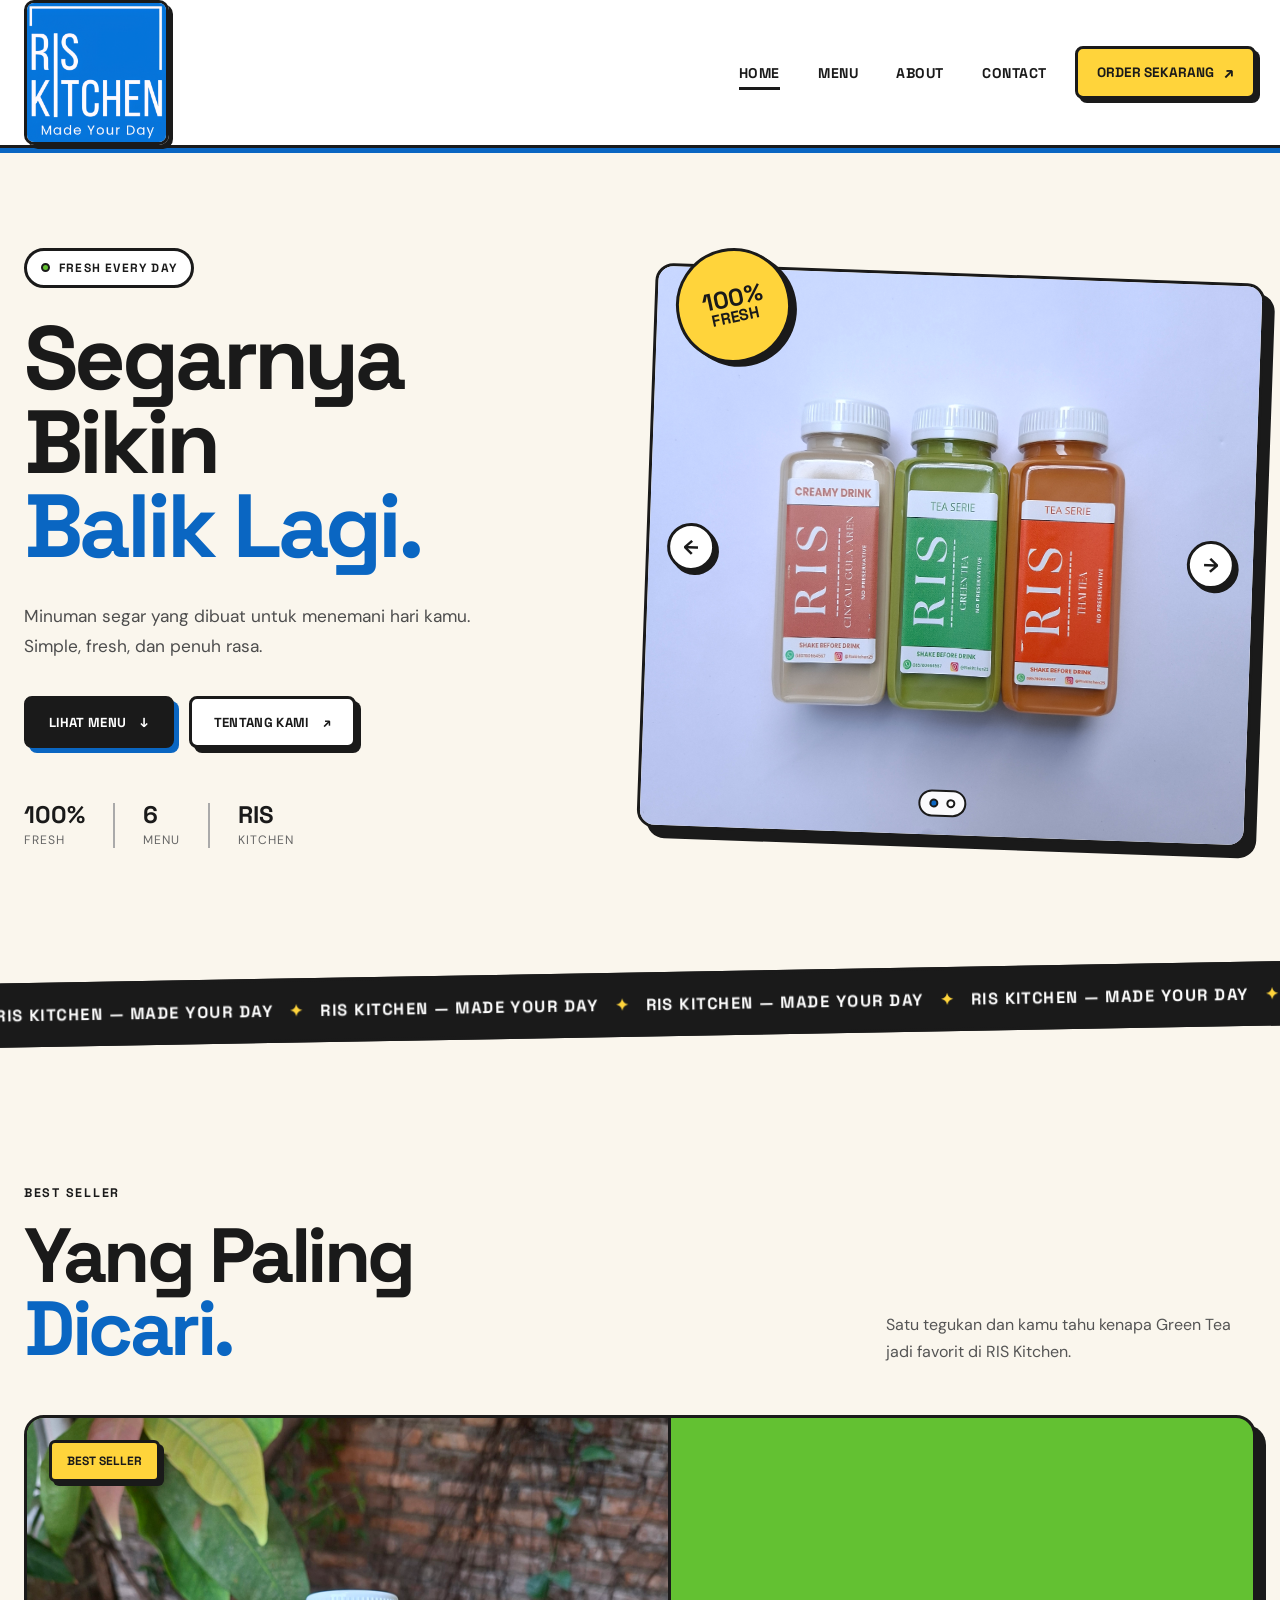
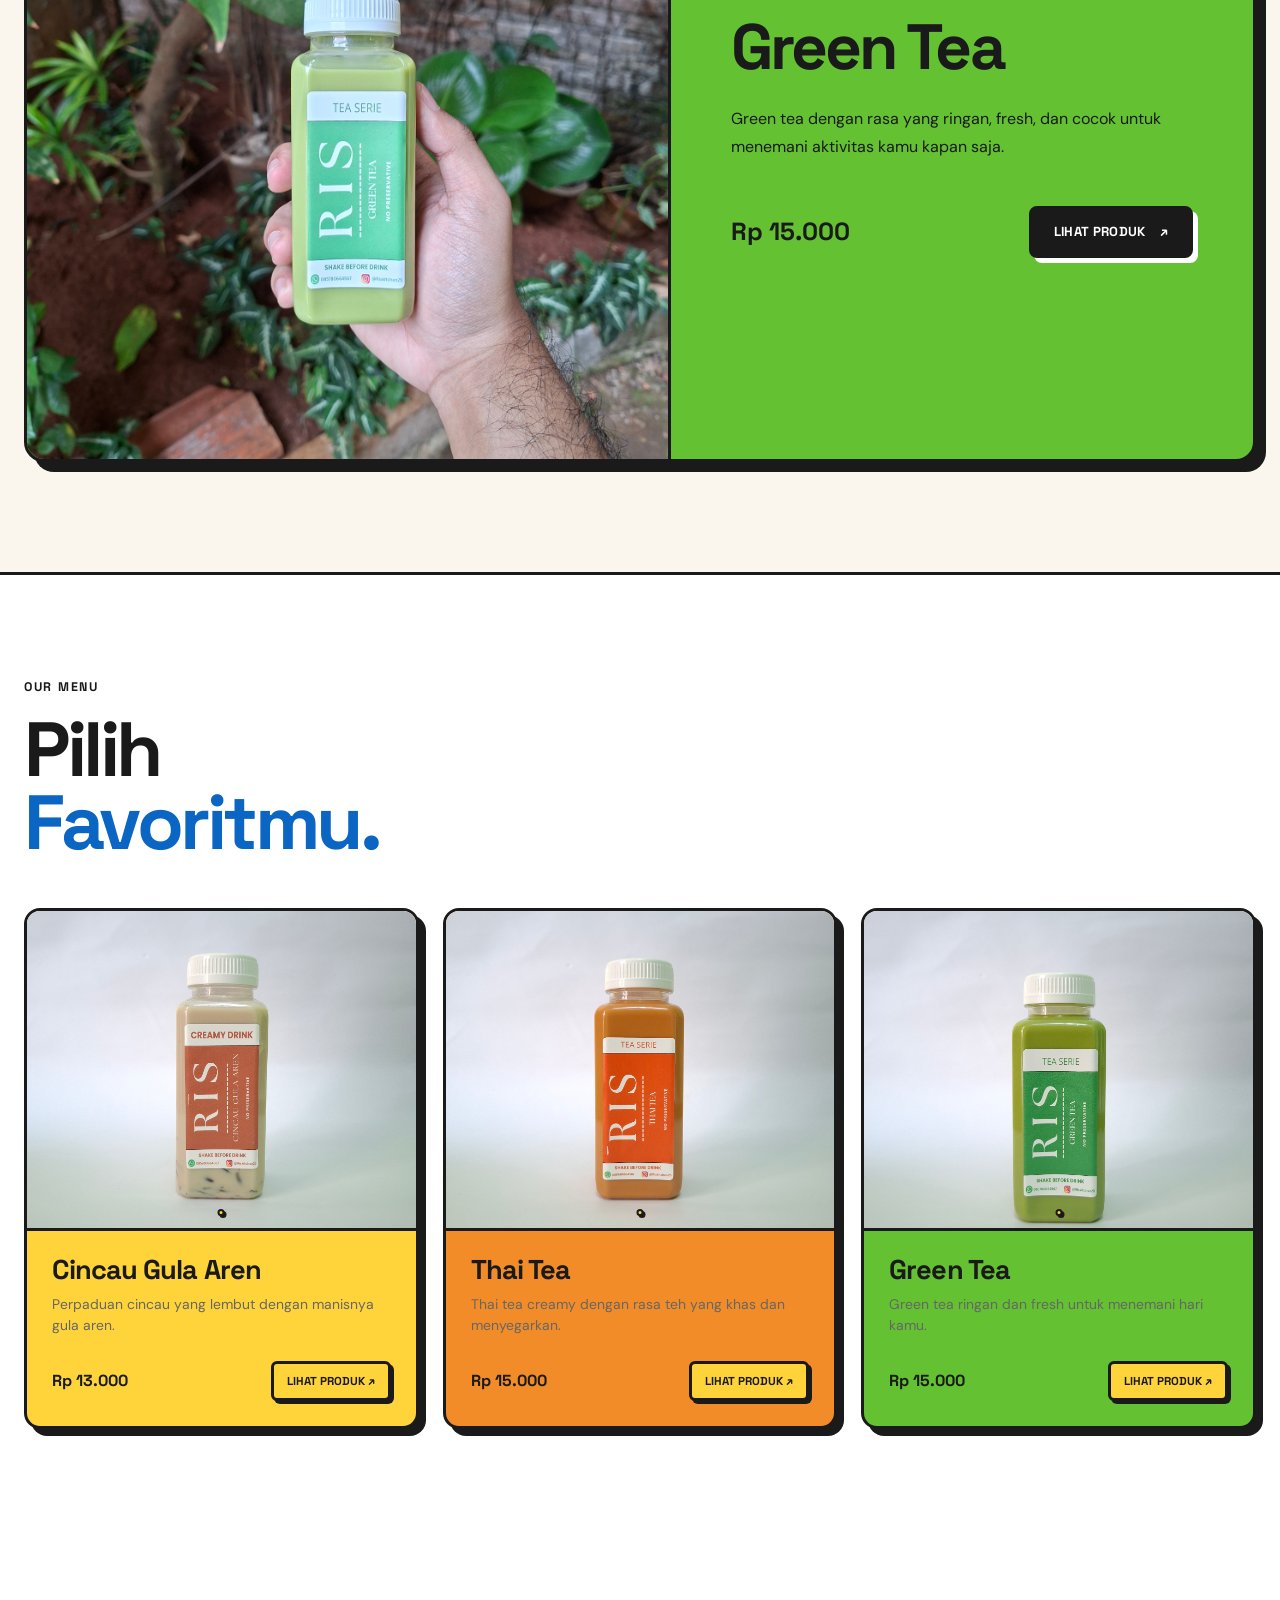
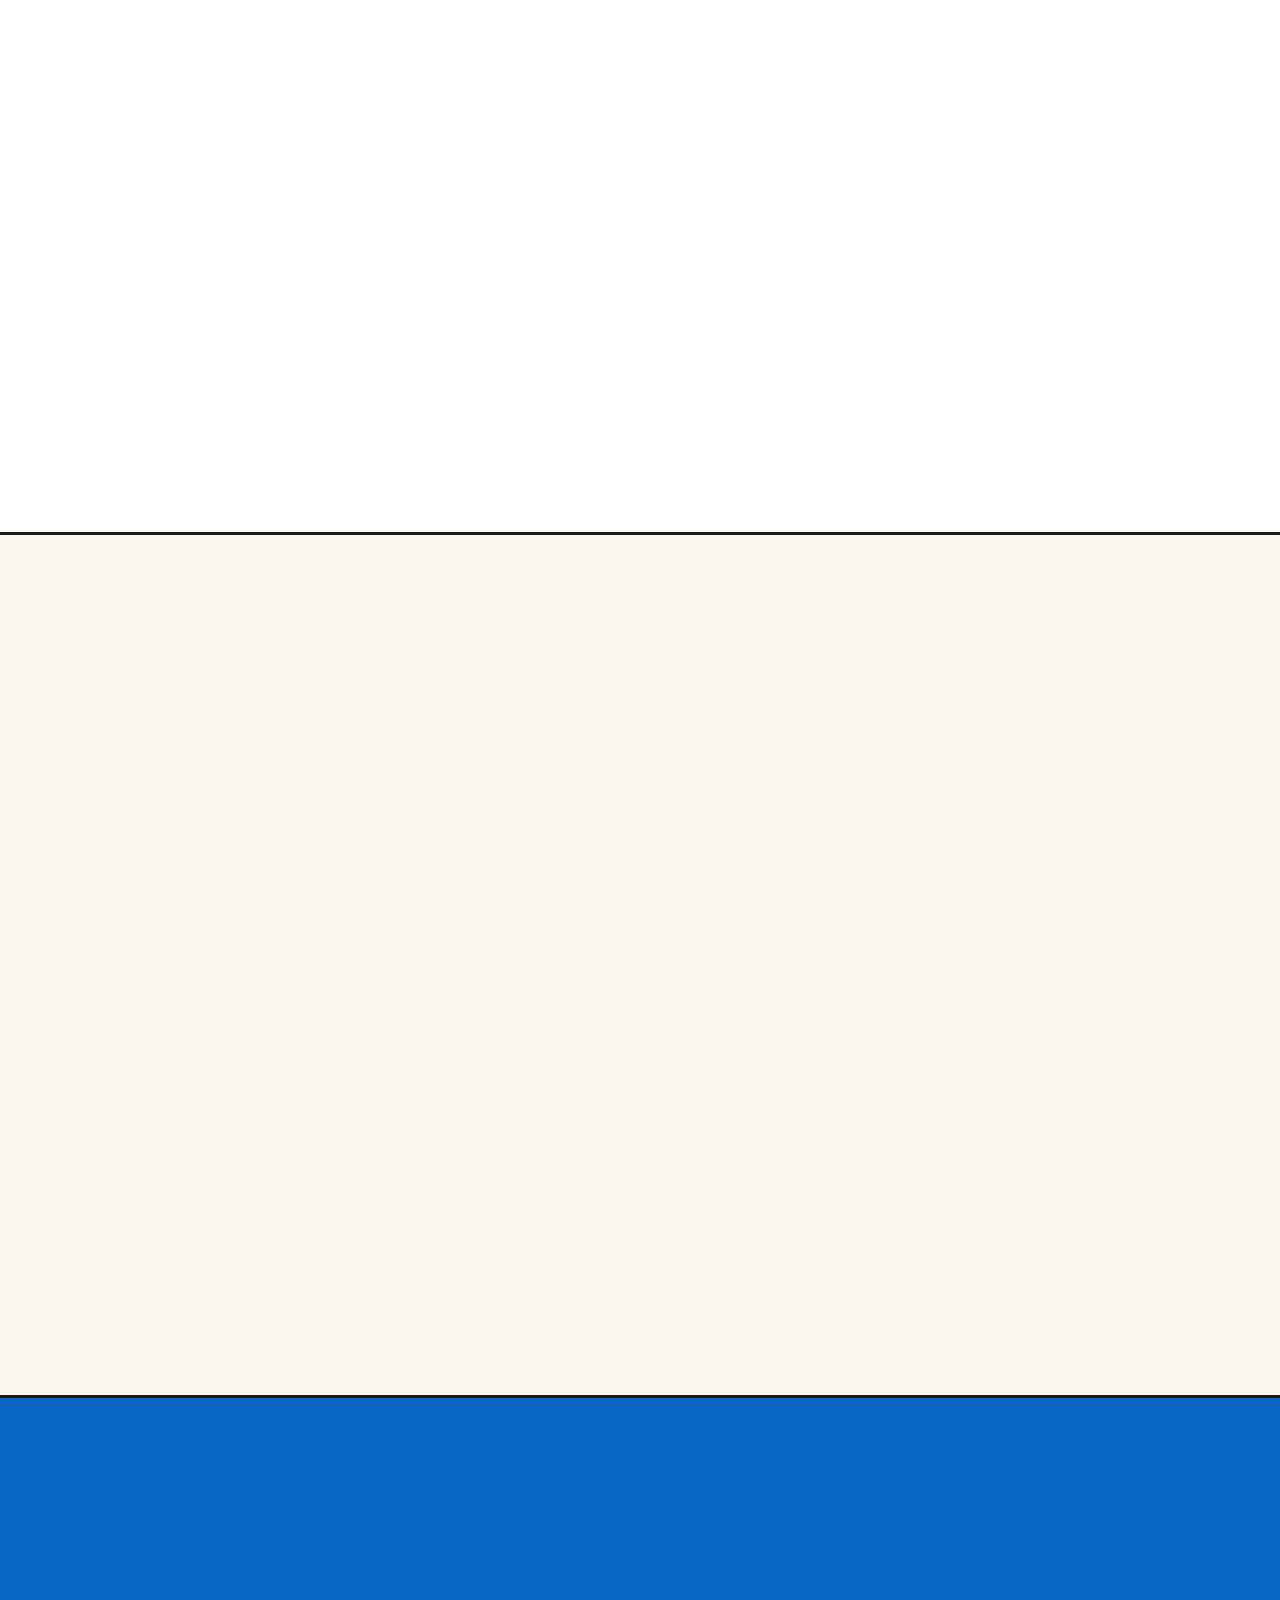
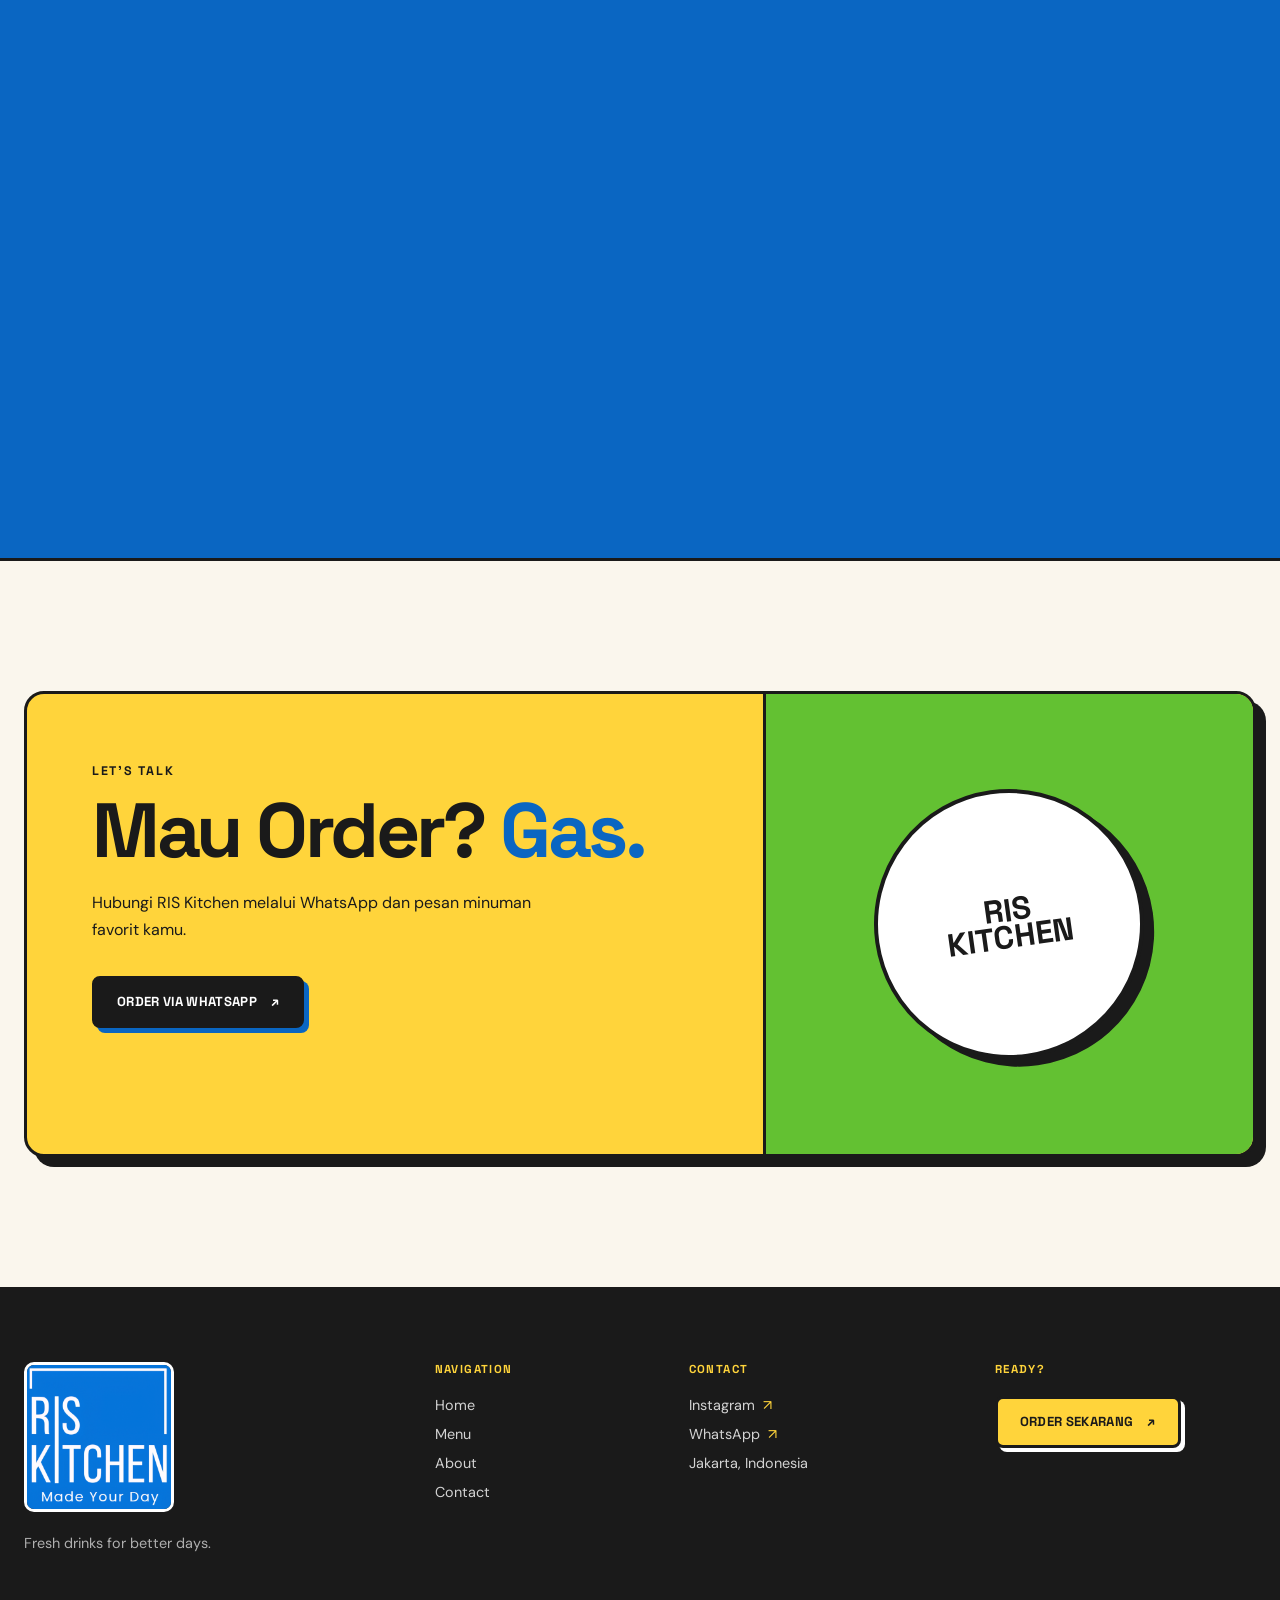
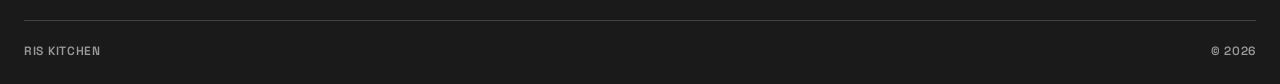
==== index.html @ c3948705 "upgrade" ====
<!DOCTYPE html>
<html lang="id">
<head>
    <meta charset="UTF-8">
    <meta name="viewport" content="width=device-width, initial-scale=1.0">

    <title>RIS Kitchen — Fresh Drinks, Good Mood</title>
    <meta
        name="description"
        content="RIS Kitchen menyediakan minuman segar seperti Thai Tea, Green Tea, Cincau Gula Aren, Kelapa Pandan, dan Cold Pressed Juice."
    >

    <!-- Google Fonts -->
    <link rel="preconnect" href="https://fonts.googleapis.com">
    <link rel="preconnect" href="https://fonts.gstatic.com" crossorigin>

    <link
        href="https://fonts.googleapis.com/css2?family=DM+Sans:wght@400;500;600;700&family=Space+Grotesk:wght@400;500;600;700&family=Syne:wght@600;700;800&display=swap"
        rel="stylesheet"
    >

    <!-- CSS -->
    <link rel="stylesheet" href="style.css">
</head>

<body>

    <!-- =========================
         NAVBAR
    ========================== -->
    <header class="navbar" id="navbar">
        <div class="container nav-container">

            <a href="index.html" class="logo-link">
                <img
                    src="assets/Ris Kitchen_ Logo.webp"
                    alt="RIS Kitchen"
                    class="nav-logo"
                >
            </a>

            <nav class="nav-menu">
                <a href="#home" class="nav-link active">Home</a>
                <a href="#menu" class="nav-link">Menu</a>
                <a href="#about" class="nav-link">About</a>
                <a href="#contact" class="nav-link">Contact</a>
            </nav>

            <a
                href="https://wa.me/6285711544265?text=Halo%20RIS%20Kitchen%2C%20saya%20ingin%20order."
                target="_blank"
                rel="noopener noreferrer"
                class="nav-order"
            >
                Order Sekarang
                <span class="arrow">↗</span>
            </a>

            <button
                class="mobile-menu-button"
                id="mobileMenuButton"
                type="button"
                aria-label="Buka menu"
            >
                <span></span>
                <span></span>
                <span></span>
            </button>

        </div>

        <div class="mobile-menu" id="mobileMenu">
            <a href="#home">Home</a>
            <a href="#menu">Menu</a>
            <a href="#about">About</a>
            <a href="#contact">Contact</a>

            <a
                href="https://wa.me/6285711544265?text=Halo%20RIS%20Kitchen%2C%20saya%20ingin%20order."
                target="_blank"
                rel="noopener noreferrer"
            >
                Order Sekarang ↗
            </a>
        </div>
    </header>


    <!-- =========================
         HERO
    ========================== -->
    <main>

        <section class="hero-section" id="home">

            <div class="container hero-grid">

                <div class="hero-content">

                    <div class="hero-label">
                        <span class="hero-label-dot"></span>
                        FRESH EVERY DAY
                    </div>

                    <h1>
                        Segarnya Bikin
                        <span>Balik Lagi.</span>
                    </h1>

                    <p class="hero-description">
                        Minuman segar yang dibuat untuk menemani hari kamu.
                        Simple, fresh, dan penuh rasa.
                    </p>

                    <div class="hero-actions">

                        <a href="#menu" class="primary-button">
                            Lihat Menu
                            <span>↓</span>
                        </a>

                        <a href="#about" class="secondary-button">
                            Tentang Kami
                            <span>↗</span>
                        </a>

                    </div>

                    <div class="hero-info">
                        <div>
                            <strong>100%</strong>
                            <span>Fresh</span>
                        </div>

                        <div>
                            <strong>6</strong>
                            <span>Menu</span>
                        </div>

                        <div>
                            <strong>RIS</strong>
                            <span>Kitchen</span>
                        </div>
                    </div>

                </div>


                <div class="hero-visual">

                    <div
                        class="hero-carousel"
                        data-carousel="hero"
                        aria-label="Galeri tiga menu RIS Kitchen"
                    >
                        <div class="hero-carousel-track">
                            <div class="hero-carousel-slide is-active">
                                <img
                                    src="assets/3 Menu.webp"
                                    alt="Tiga menu RIS Kitchen"
                                >
                            </div>

                            <div class="hero-carousel-slide">
                                <img
                                    src="assets/3 Menu 2.webp"
                                    alt="Tiga menu RIS Kitchen tampilan kedua"
                                >
                            </div>
                        </div>

                        <button
                            class="carousel-arrow carousel-arrow-prev"
                            type="button"
                            data-carousel-prev
                            aria-label="Foto sebelumnya"
                        >
                            ←
                        </button>

                        <button
                            class="carousel-arrow carousel-arrow-next"
                            type="button"
                            data-carousel-next
                            aria-label="Foto berikutnya"
                        >
                            →
                        </button>

                        <div class="carousel-dots" data-carousel-dots></div>
                    </div>

                    <div class="hero-sticker sticker-fresh">
                        <span>100%</span>
                        FRESH
                    </div>
</div>

            </div>

        </section>


        <!-- =========================
             MARQUEE
        ========================== -->
        <section class="marquee-section">

            <div class="marquee-track">

                <span>RIS Kitchen — Made Your Day</span>
                <span class="marquee-star">✦</span>

                <span>RIS Kitchen — Made Your Day</span>
                <span class="marquee-star">✦</span>

                <span>RIS Kitchen — Made Your Day</span>
                <span class="marquee-star">✦</span>

                <span>RIS Kitchen — Made Your Day</span>
                <span class="marquee-star">✦</span>

                <span>RIS Kitchen — Made Your Day</span>
                <span class="marquee-star">✦</span>

            </div>

        </section>


        <!-- =========================
             BEST SELLER
        ========================== -->
        <section class="featured-section" id="best-seller">

            <div class="container">

                <div class="section-heading featured-heading">

                    <div>
                        <span class="section-eyebrow">BEST SELLER</span>

                        <h2>
                            Yang Paling
                            <span>Dicari.</span>
                        </h2>
                    </div>

                    <p>
                        Satu tegukan dan kamu tahu kenapa Green Tea
                        jadi favorit di RIS Kitchen.
                    </p>

                </div>


                <div class="featured-card">

                    <div class="featured-image">

                        <img
                            src="assets/Green Tea 2.webp"
                            alt="Green Tea RIS Kitchen"
                        >

                        <div class="featured-tag">
                            BEST SELLER
                        </div>

                    </div>


                    <div class="featured-content">
<h3>Green Tea</h3>

                        <p>
                            Green tea dengan rasa yang ringan,
                            fresh, dan cocok untuk menemani aktivitas
                            kamu kapan saja.
                        </p>

                        <div class="featured-bottom">

                            <div class="featured-price">
                                Rp 15.000
                            </div>

                            <a
                                href="green-tea.html"
                                class="black-button"
                            >
                                Lihat Produk
                                <span>↗</span>
                            </a>

                        </div>

                    </div>

                </div>

            </div>

        </section>


        <!-- =========================
             MENU
        ========================== -->
        <section class="menu-section" id="menu">

            <div class="container">

                <div class="section-heading">

                    <div>
                        <span class="section-eyebrow">OUR MENU</span>

                        <h2>
                            Pilih
                            <span>Favoritmu.</span>
                        </h2>
                    </div>

                </div>


                <div
                    class="menu-grid"
                    id="menuGrid"
                >
                    <!-- Products rendered by script.js -->
                </div>

            </div>

        </section>


        <!-- =========================
             ABOUT
        ========================== -->
        <section class="about-section" id="about">

            <div class="container about-grid">

                <div class="about-image-wrapper">

                    <img
                        src="assets/3 Menu 2.webp"
                        alt="RIS Kitchen"
                        class="about-image"
                    >

                    <div class="about-badge">
                        <span>RIS</span>
                        KITCHEN
                    </div>

                </div>


                <div class="about-content">

                    <span class="section-eyebrow">
                        ABOUT US
                    </span>

                    <h2>
                        Dibuat Segar.
                        <span>Dibuat dengan Hati.</span>
                    </h2>

                    <p>
                        RIS Kitchen hadir untuk membuat minuman yang
                        sederhana terasa lebih spesial. Kami percaya
                        bahwa minuman yang enak bisa membuat hari
                        menjadi lebih baik.
                    </p>

                    <p>
                        Dari tea-based drinks sampai cold pressed juice,
                        setiap menu dibuat dengan rasa yang fresh dan
                        mudah dinikmati.
                    </p>

                    <div class="about-points">

                        <div class="about-point">
                            <strong>Fresh Ingredients</strong>
                        </div>

                        <div class="about-point">
                            <strong>Made with Care</strong>
                        </div>

                        <div class="about-point">
                            <strong>Good Mood</strong>
                        </div>

                    </div>

                </div>

            </div>

        </section>


        <!-- =========================
             FRUIT SECTION
        ========================== -->
        <section class="fruit-section">

            <div class="container fruit-grid">

                <div class="fruit-content">

                    <span class="section-eyebrow">
                        FRESH CHOICE
                    </span>

                    <h2>
                        Freshness
                        <span>Inside.</span>
                    </h2>

                    <p>
                        Pilihan minuman segar untuk kamu yang ingin
                        sesuatu yang ringan, natural, dan menyegarkan.
                    </p>

                    <a
                        href="#menu"
                        class="primary-button"
                    >
                        Explore Menu
                        <span>↓</span>
                    </a>

                </div>


                <div class="fruit-visual">

                    <div class="fruit-image-large">
                        <img
                            src="assets/3 Menu.webp"
                            alt="Fresh drinks RIS Kitchen"
                        >
                    </div>

                    <div class="fruit-circle">
                        FRESH
                    </div>

                </div>

            </div>

        </section>


        <!-- =========================
             CONTACT CTA
        ========================== -->
        <section class="contact-section" id="contact">

            <div class="container">

                <div class="contact-card">

                    <div class="contact-main">

                        <span class="section-eyebrow">
                            LET'S TALK
                        </span>

                        <h2>
                            Mau Order?
                            <span>Gas.</span>
                        </h2>

                        <p>
                            Hubungi RIS Kitchen melalui WhatsApp
                            dan pesan minuman favorit kamu.
                        </p>

                        <a
                            href="https://wa.me/6285711544265?text=Halo%20RIS%20Kitchen%2C%20saya%20ingin%20order."
                            target="_blank"
                            rel="noopener noreferrer"
                            class="contact-button"
                        >
                            Order via WhatsApp
                            <span>↗</span>
                        </a>

                    </div>


                    <div class="contact-decoration">
                        <div class="contact-circle">
                            RIS<br>
                            KITCHEN
                        </div>
                    </div>

                </div>

            </div>

        </section>

    </main>


    <!-- =========================
         FOOTER
    ========================== -->
    <footer class="footer">

        <div class="container">

            <div class="footer-main">

                <div class="footer-brand">

                    <a href="#home">
                        <img
                            src="assets/Ris Kitchen_ Logo.webp"
                            alt="RIS Kitchen"
                            class="footer-logo"
                        >
                    </a>

                    <p>
                        Fresh drinks for better days.
                    </p>

                </div>


                <div class="footer-links">

                    <span class="footer-title">
                        Navigation
                    </span>

                    <a href="#home">Home</a>
                    <a href="#menu">Menu</a>
                    <a href="#about">About</a>
                    <a href="#contact">Contact</a>

                </div>


                <div class="footer-contact">

                    <span class="footer-title">
                        Contact
                    </span>

                    <a
                        href="https://instagram.com/riskitchen99"
                        target="_blank"
                        rel="noopener noreferrer"
                    >
                        Instagram
                        <span>↗</span>
                    </a>

                    <a
                        href="https://wa.me/6285711544265"
                        target="_blank"
                        rel="noopener noreferrer"
                    >
                        WhatsApp
                        <span>↗</span>
                    </a>

                    <span>
                        Jakarta, Indonesia
                    </span>

                </div>


                <div class="footer-order">

                    <span class="footer-title">
                        Ready?
                    </span>

                    <a
                        href="https://wa.me/6285711544265?text=Halo%20RIS%20Kitchen%2C%20saya%20ingin%20order."
                        target="_blank"
                        rel="noopener noreferrer"
                        class="footer-order-button"
                    >
                        Order Sekarang
                        <span>↗</span>
                    </a>

                </div>

            </div>


            <div class="footer-bottom">

                <span>
                    RIS Kitchen
                </span>

                <span>
                    © 2026
                </span>

            </div>

        </div>

    </footer>


    <!-- =========================
         JAVASCRIPT
    ========================== -->
    <script src="script.js"></script>

</body>
</html>
---- style.css ----
/* =========================================================
   RIS KITCHEN
   Premium Neo-Brutalist Beverage Website
========================================================= */


/* =========================================================
   1. ROOT
========================================================= */

:root {
    --cream: #FAF6ED;
    --cream-dark: #F0E9DA;

    --black: #1A1A1A;
    --black-soft: #292929;

    --brand-blue: #0A66C2;

    --yellow: #FFD43B;
    --green: #63C132;
    --orange: #F28C28;

    --white: #FFFFFF;

    --border: 3px solid var(--black);
    --shadow: 7px 7px 0 var(--black);

    --radius: 16px;

    --font-body: "DM Sans", sans-serif;
    --font-nav: "Space Grotesk", sans-serif;
    --font-display: "Syne", sans-serif;

    --container: 1240px;
}


/* =========================================================
   2. RESET
========================================================= */

* {
    margin: 0;
    padding: 0;
    box-sizing: border-box;
}

html {
    scroll-behavior: smooth;
}

body {
    font-family: var(--font-body);
    background: var(--cream);
    color: var(--black);
    overflow-x: hidden;
}

img {
    display: block;
    max-width: 100%;
}

a {
    color: inherit;
    text-decoration: none;
}

button {
    font-family: inherit;
}

::selection {
    background: var(--black);
    color: var(--yellow);
}


/* =========================================================
   3. GLOBAL
========================================================= */

.container {
    width: min(100% - 48px, var(--container));
    margin-inline: auto;
}

.section-eyebrow {
    display: inline-block;

    font-family: var(--font-nav);
    font-size: 0.78rem;
    font-weight: 700;

    letter-spacing: 0.14em;
    text-transform: uppercase;

    margin-bottom: 18px;
}

.section-heading {
    display: flex;
    justify-content: space-between;
    align-items: flex-end;
    gap: 40px;

    margin-bottom: 50px;
}

.section-heading h2 {
    font-family: var(--font-display);
    font-size: clamp(3rem, 6vw, 5.7rem);
    font-weight: 800;
    line-height: 0.95;
    letter-spacing: -0.055em;
}

.section-heading h2 span {
    display: block;
    color: var(--brand-blue);
}

.section-heading p {
    max-width: 370px;

    font-size: 1rem;
    line-height: 1.7;

    color: #555;
}


/* =========================================================
   4. NAVBAR
========================================================= */

.navbar {
    position: sticky;
    top: 0;
    z-index: 1000;

    background: var(--white);

    border-bottom: var(--border);

    box-shadow: 0 5px 0 var(--brand-blue);
}

.nav-container {
    min-height: 86px;

    display: flex;
    align-items: center;
    justify-content: space-between;

    gap: 28px;
}

.logo-link {
    display: flex;
    align-items: center;
}

.nav-logo {
    width: 145px;
    height: auto;

    border: 3px solid var(--black);
    border-radius: 10px;

    box-shadow: 4px 4px 0 var(--black);

    transition:
        transform 0.2s ease,
        box-shadow 0.2s ease;
}

.logo-link:hover .nav-logo {
    transform: translate(2px, 2px);
    box-shadow: 2px 2px 0 var(--black);
}

.nav-menu {
    display: flex;
    align-items: center;
    gap: 38px;

    margin-left: auto;
}

.nav-link {
    position: relative;

    font-family: var(--font-nav);
    font-size: 0.88rem;
    font-weight: 700;

    text-transform: uppercase;
    letter-spacing: 0.04em;

    transition: color 0.2s ease;
}

.nav-link::after {
    content: "";

    position: absolute;
    left: 0;
    bottom: -8px;

    width: 0;
    height: 3px;

    background: var(--black);

    transition: width 0.2s ease;
}

.nav-link:hover::after,
.nav-link.active::after {
    width: 100%;
}

.nav-order {
    display: inline-flex;
    align-items: center;
    gap: 10px;

    padding: 13px 19px;

    border: 3px solid var(--black);
    border-radius: 8px;

    background: var(--yellow);

    font-family: var(--font-nav);
    font-size: 0.85rem;
    font-weight: 700;

    text-transform: uppercase;

    box-shadow: 4px 4px 0 var(--black);

    transition:
        transform 0.15s ease,
        box-shadow 0.15s ease;
}

.nav-order:hover {
    transform: translate(3px, 3px);
    box-shadow: 1px 1px 0 var(--black);
}

.nav-order .arrow {
    font-size: 1rem;
}


/* =========================================================
   MOBILE NAV
========================================================= */

.mobile-menu-button {
    display: none;

    width: 48px;
    height: 44px;

    border: 3px solid var(--black);
    border-radius: 7px;

    background: var(--yellow);

    box-shadow: 3px 3px 0 var(--black);

    cursor: pointer;
}

.mobile-menu-button span {
    display: block;

    width: 22px;
    height: 3px;

    margin: 4px auto;

    background: var(--black);
}

.mobile-menu {
    display: none;
}


/* =========================================================
   5. HERO
========================================================= */

.hero-section {
    position: relative;

    padding: 90px 0 110px;

    overflow: hidden;
}

.hero-grid {
    min-height: 620px;

    display: grid;
    grid-template-columns: 0.95fr 1.05fr;

    align-items: center;

    gap: 70px;
}

.hero-content {
    position: relative;
    z-index: 3;
}

.hero-label {
    display: inline-flex;
    align-items: center;
    gap: 9px;

    padding: 9px 14px;

    margin-bottom: 28px;

    border: 3px solid var(--black);
    border-radius: 100px;

    background: var(--white);

    font-family: var(--font-nav);
    font-size: 0.75rem;
    font-weight: 700;

    letter-spacing: 0.1em;
}

.hero-label-dot {
    width: 9px;
    height: 9px;

    border-radius: 50%;

    background: var(--green);

    border: 2px solid var(--black);
}

.hero-content h1 {
    max-width: 720px;

    font-family: var(--font-display);
    font-size: clamp(4rem, 7vw, 7.5rem);
    font-weight: 800;

    line-height: 0.88;
    letter-spacing: -0.065em;
}

.hero-content h1 span {
    display: block;

    color: var(--brand-blue);
}

.hero-description {
    max-width: 470px;

    margin-top: 32px;

    font-size: 1.08rem;
    line-height: 1.75;

    color: #4D4D4D;
}

.hero-actions {
    display: flex;
    flex-wrap: wrap;
    gap: 15px;

    margin-top: 35px;
}

.primary-button,
.secondary-button,
.black-button,
.contact-button,
.footer-order-button {
    display: inline-flex;
    align-items: center;
    justify-content: center;
    gap: 14px;

    min-height: 52px;

    padding: 13px 22px;

    border: 3px solid var(--black);
    border-radius: 8px;

    font-family: var(--font-nav);
    font-size: 0.82rem;
    font-weight: 700;

    text-transform: uppercase;
    letter-spacing: 0.025em;

    transition:
        transform 0.15s ease,
        box-shadow 0.15s ease,
        background 0.15s ease;
}

.primary-button {
    background: var(--black);
    color: var(--white);

    box-shadow: 5px 5px 0 var(--brand-blue);
}

.primary-button:hover {
    transform: translate(3px, 3px);
    box-shadow: 2px 2px 0 var(--brand-blue);
}

.secondary-button {
    background: var(--white);
    box-shadow: 5px 5px 0 var(--black);
}

.secondary-button:hover {
    background: var(--yellow);

    transform: translate(3px, 3px);
    box-shadow: 2px 2px 0 var(--black);
}

.hero-info {
    display: flex;
    align-items: center;

    margin-top: 55px;
}

.hero-info > div {
    display: flex;
    flex-direction: column;

    padding-right: 28px;
    margin-right: 28px;

    border-right: 2px solid #AAA;
}

.hero-info > div:last-child {
    border-right: 0;
}

.hero-info strong {
    font-family: var(--font-display);
    font-size: 1.5rem;
    line-height: 1;
}

.hero-info span {
    margin-top: 5px;

    font-size: 0.76rem;
    color: #666;

    text-transform: uppercase;
    letter-spacing: 0.08em;
}


/* =========================================================
   HERO VISUAL
========================================================= */

.hero-visual {
    position: relative;

    min-height: 600px;
}

.hero-image-main {
    position: absolute;

    top: 25px;
    right: 0;

    width: 76%;
    height: 520px;

    overflow: hidden;

    border: var(--border);
    border-radius: 18px;

    background: var(--white);

    box-shadow: 10px 10px 0 var(--black);

    transform: rotate(2deg);
}

.hero-image-main img {
    width: 100%;
    height: 100%;

    object-fit: cover;
}

.hero-image-secondary {
    position: absolute;

    left: 0;
    bottom: 10px;

    width: 42%;
    height: 260px;

    overflow: hidden;

    border: var(--border);
    border-radius: 15px;

    background: var(--white);

    box-shadow: 8px 8px 0 var(--brand-blue);

    transform: rotate(-5deg);

    z-index: 3;
}

.hero-image-secondary img {
    width: 100%;
    height: 100%;

    object-fit: cover;
}

.hero-sticker {
    position: absolute;

    display: flex;
    flex-direction: column;
    align-items: center;
    justify-content: center;

    width: 115px;
    height: 115px;

    border: 3px solid var(--black);
    border-radius: 50%;

    font-family: var(--font-nav);
    font-weight: 800;

    text-align: center;
    line-height: 0.95;

    box-shadow: 5px 5px 0 var(--black);

    z-index: 5;
}

.sticker-fresh {
    top: 0;
    left: 5%;

    background: var(--yellow);

    transform: rotate(-12deg);
}

.sticker-fresh span {
    font-family: var(--font-display);
    font-size: 1.5rem;
}

.sticker-best {
    right: -15px;
    bottom: 35px;

    background: var(--green);

    transform: rotate(9deg);
}

.sticker-best span {
    font-size: 0.8rem;
}


/* =========================================================
   6. MARQUEE
========================================================= */

.marquee-section {
    width: 100%;

    overflow: hidden;

    border-top: var(--border);
    border-bottom: var(--border);

    background: var(--black);
    color: var(--white);

    transform: rotate(-1deg) scale(1.02);

    margin: 5px 0;
}

.marquee-track {
    display: flex;
    align-items: center;

    width: max-content;
    min-width: max-content;

    padding: 18px 0;

    animation: marquee 18s linear infinite;
    will-change: transform;
}

.marquee-track span {
    flex: 0 0 auto;
    font-family: var(--font-nav);
    font-size: 1rem;
    font-weight: 700;

    text-transform: uppercase;
    letter-spacing: 0.08em;

    white-space: nowrap;

    margin: 0 8px;
}

.marquee-track .marquee-star {
    flex: 0 0 auto;
    color: var(--yellow);
    margin: 0 8px;
}

@keyframes marquee {
    from {
        transform: translateX(0);
    }

    to {
        transform: translateX(-50%);
    }
}


/* =========================================================
   7. FEATURED / BEST SELLER
========================================================= */

.featured-section {
    padding: 140px 0 110px;
}

.featured-heading {
    align-items: flex-end;
}

.featured-card {
    display: grid;
    grid-template-columns: 1.05fr 0.95fr;

    min-height: 520px;

    overflow: hidden;

    border: var(--border);
    border-radius: 20px;

    background: var(--green);

    box-shadow: 10px 10px 0 var(--black);
}

.featured-image {
    position: relative;

    min-height: 520px;

    overflow: hidden;

    border-right: var(--border);

    background: var(--white);
}

.featured-image img {
    width: 100%;
    height: 100%;

    object-fit: cover;

    transition: transform 0.5s ease;
}

.featured-card:hover .featured-image img {
    transform: scale(1.04);
}

.featured-tag {
    position: absolute;

    top: 22px;
    left: 22px;

    padding: 10px 15px;

    border: 3px solid var(--black);
    border-radius: 6px;

    background: var(--yellow);

    font-family: var(--font-nav);
    font-size: 0.75rem;
    font-weight: 800;

    box-shadow: 4px 4px 0 var(--black);
}

.featured-content {
    display: flex;
    flex-direction: column;

    justify-content: center;

    padding: 60px;
}

.product-number {
    display: inline-block;

    margin-bottom: 15px;

    font-family: var(--font-nav);
    font-size: 0.75rem;
    font-weight: 700;

    letter-spacing: 0.12em;
}

.featured-content h3 {
    font-family: var(--font-display);
    font-size: clamp(3rem, 5vw, 5.2rem);
    font-weight: 800;

    line-height: 0.9;
    letter-spacing: -0.06em;
}

.featured-content p {
    max-width: 450px;

    margin-top: 28px;

    font-size: 1rem;
    line-height: 1.75;
}

.featured-bottom {
    display: flex;
    align-items: center;
    justify-content: space-between;
    gap: 20px;

    margin-top: 45px;
}

.featured-price {
    font-family: var(--font-display);
    font-size: 1.55rem;
    font-weight: 800;
}

.black-button {
    background: var(--black);
    color: var(--white);

    box-shadow: 5px 5px 0 var(--white);
}

.black-button:hover {
    transform: translate(3px, 3px);
    box-shadow: 2px 2px 0 var(--white);
}


/* =========================================================
   8. MENU
========================================================= */

.menu-section {
    padding: 100px 0 130px;

    background: var(--white);

    border-top: var(--border);
    border-bottom: var(--border);
}

.menu-grid {
    display: grid;
    grid-template-columns: repeat(3, 1fr);

    gap: 24px;
}

.product-card {
    position: relative;

    display: flex;
    flex-direction: column;

    overflow: hidden;

    min-height: 500px;

    border: var(--border);
    border-radius: var(--radius);

    background: var(--cream);

    box-shadow: 7px 7px 0 var(--black);

    transition:
        transform 0.2s ease,
        box-shadow 0.2s ease;
}

.product-card:hover {
    transform: translate(4px, 4px);
    box-shadow: 3px 3px 0 var(--black);
}

.product-card-image {
    position: relative;

    height: 320px;

    overflow: hidden;

    border-bottom: var(--border);

    background: var(--cream-dark);
}

.product-card-image img {
    width: 100%;
    height: 100%;

    object-fit: cover;

    transition: transform 0.4s ease;
}

.product-card:hover .product-card-image img {
    transform: scale(1.06);
}

.product-card-number {
    position: absolute;

    top: 15px;
    left: 15px;

    z-index: 2;

    display: flex;
    align-items: center;
    justify-content: center;

    width: 43px;
    height: 43px;

    border: 3px solid var(--black);
    border-radius: 50%;

    background: var(--white);

    font-family: var(--font-nav);
    font-size: 0.75rem;
    font-weight: 800;

    box-shadow: 3px 3px 0 var(--black);
}

.product-card-content {
    display: flex;
    flex-direction: column;
    flex: 1;

    padding: 25px;
}

.product-card-content h3 {
    font-family: var(--font-display);
    font-size: 1.7rem;
    font-weight: 800;

    line-height: 1.05;
    letter-spacing: -0.035em;
}

.product-card-content p {
    margin-top: 9px;

    color: #666;

    font-size: 0.87rem;
    line-height: 1.5;
}

.product-card-footer {
    display: flex;
    align-items: center;
    justify-content: space-between;

    gap: 12px;

    margin-top: auto;
    padding-top: 25px;
}

.product-price {
    font-family: var(--font-nav);
    font-size: 1rem;
    font-weight: 800;
}

.product-view-button {
    display: inline-flex;
    align-items: center;
    justify-content: center;

    padding: 10px 13px;

    border: 3px solid var(--black);
    border-radius: 6px;

    background: var(--yellow);

    font-family: var(--font-nav);
    font-size: 0.72rem;
    font-weight: 800;

    text-transform: uppercase;

    box-shadow: 3px 3px 0 var(--black);

    transition:
        transform 0.15s ease,
        box-shadow 0.15s ease;
}

.product-view-button:hover {
    transform: translate(2px, 2px);
    box-shadow: 1px 1px 0 var(--black);
}


/* =========================================================
   PRODUCT CARD COLORS
========================================================= */

.product-card.bg-yellow {
    background: var(--yellow);
}

.product-card.bg-orange {
    background: var(--orange);
}

.product-card.bg-green {
    background: var(--green);
}

.product-card.bg-white {
    background: var(--white);
}


/* =========================================================
   9. ABOUT
========================================================= */

.about-section {
    padding: 140px 0;

    background: var(--cream);
}

.about-grid {
    display: grid;
    grid-template-columns: 0.9fr 1.1fr;

    align-items: center;

    gap: 90px;
}

.about-image-wrapper {
    position: relative;

    min-height: 580px;
}

.about-image {
    width: 100%;
    height: 580px;

    object-fit: cover;

    border: var(--border);
    border-radius: 18px;

    box-shadow: 10px 10px 0 var(--brand-blue);

    transform: rotate(-2deg);
}

.about-badge {
    position: absolute;

    right: -35px;
    bottom: 45px;

    display: flex;
    flex-direction: column;
    align-items: center;
    justify-content: center;

    width: 145px;
    height: 145px;

    border: 3px solid var(--black);
    border-radius: 50%;

    background: var(--yellow);

    font-family: var(--font-nav);
    font-size: 0.75rem;
    font-weight: 800;

    text-align: center;

    box-shadow: 6px 6px 0 var(--black);

    transform: rotate(10deg);
}

.about-badge span {
    font-family: var(--font-display);
    font-size: 1.7rem;
}

.about-content h2 {
    max-width: 650px;

    font-family: var(--font-display);
    font-size: clamp(3rem, 5vw, 5.6rem);
    font-weight: 800;

    line-height: 0.92;
    letter-spacing: -0.06em;
}

.about-content h2 span {
    color: var(--brand-blue);
}

.about-content > p {
    max-width: 620px;

    margin-top: 28px;

    color: #555;

    font-size: 1rem;
    line-height: 1.8;
}

.about-points {
    display: grid;
    grid-template-columns: repeat(3, 1fr);

    margin-top: 45px;

    border-top: 3px solid var(--black);
}

.about-point {
    display: flex;
    flex-direction: column;

    padding: 22px 18px 0 0;

    border-right: 2px solid #AAA;
}

.about-point:not(:first-child) {
    padding-left: 18px;
}

.about-point:last-child {
    border-right: 0;
}

.about-point span {
    font-family: var(--font-nav);
    font-size: 0.72rem;
    font-weight: 700;

    margin-bottom: 8px;
}

.about-point strong {
    font-family: var(--font-nav);
    font-size: 0.88rem;
}


/* =========================================================
   10. FRUIT / FRESH SECTION
========================================================= */

.fruit-section {
    padding: 120px 0;

    background: var(--brand-blue);
    color: var(--white);

    border-top: var(--border);
    border-bottom: var(--border);

    overflow: hidden;
}

.fruit-grid {
    display: grid;
    grid-template-columns: 0.85fr 1.15fr;

    align-items: center;

    gap: 70px;
}

.fruit-content .section-eyebrow {
    color: var(--yellow);
}

.fruit-content h2 {
    font-family: var(--font-display);
    font-size: clamp(3.5rem, 6vw, 6.5rem);
    font-weight: 800;

    line-height: 0.88;
    letter-spacing: -0.06em;
}

.fruit-content h2 span {
    display: block;
    color: var(--yellow);
}

.fruit-content p {
    max-width: 480px;

    margin-top: 30px;

    color: rgba(255, 255, 255, 0.8);

    line-height: 1.75;
}

.fruit-content .primary-button {
    margin-top: 35px;

    background: var(--yellow);
    color: var(--black);

    box-shadow: 5px 5px 0 var(--black);
}

.fruit-content .primary-button:hover {
    box-shadow: 2px 2px 0 var(--black);
}

.fruit-visual {
    position: relative;

    min-height: 520px;
}

.fruit-image-large {
    position: absolute;

    right: 0;
    top: 0;

    width: 82%;
    height: 500px;

    overflow: hidden;

    border: var(--border);
    border-radius: 18px;

    background: var(--white);

    box-shadow: 10px 10px 0 var(--black);

    transform: rotate(3deg);
}

.fruit-image-large img {
    width: 100%;
    height: 100%;

    object-fit: cover;
}

.fruit-circle {
    position: absolute;

    left: 0;
    bottom: 20px;

    display: flex;
    align-items: center;
    justify-content: center;

    width: 150px;
    height: 150px;

    border: 3px solid var(--black);
    border-radius: 50%;

    background: var(--yellow);
    color: var(--black);

    font-family: var(--font-display);
    font-size: 1.25rem;
    font-weight: 800;

    box-shadow: 7px 7px 0 var(--black);

    transform: rotate(-12deg);
}


/* =========================================================
   11. CONTACT
========================================================= */

.contact-section {
    padding: 130px 0;
}

.contact-card {
    position: relative;

    display: grid;
    grid-template-columns: 1.2fr 0.8fr;

    min-height: 460px;

    overflow: hidden;

    border: var(--border);
    border-radius: 20px;

    background: var(--yellow);

    box-shadow: 10px 10px 0 var(--black);
}

.contact-main {
    padding: 65px;
}

.contact-main h2 {
    font-family: var(--font-display);
    font-size: clamp(3.5rem, 6vw, 6.5rem);
    font-weight: 800;

    line-height: 0.88;
    letter-spacing: -0.06em;
}

.contact-main h2 span {
    color: var(--brand-blue);
}

.contact-main p {
    max-width: 470px;

    margin-top: 25px;

    font-size: 1rem;
    line-height: 1.7;
}

.contact-button {
    margin-top: 32px;

    background: var(--black);
    color: var(--white);

    box-shadow: 5px 5px 0 var(--brand-blue);
}

.contact-button:hover {
    transform: translate(3px, 3px);
    box-shadow: 2px 2px 0 var(--brand-blue);
}

.contact-decoration {
    position: relative;

    min-height: 460px;

    display: flex;
    align-items: center;
    justify-content: center;

    background: var(--green);

    border-left: var(--border);
}

.contact-circle {
    display: flex;
    align-items: center;
    justify-content: center;

    width: 270px;
    height: 270px;

    border: 4px solid var(--black);
    border-radius: 50%;

    background: var(--white);

    color: var(--black);

    font-family: var(--font-display);
    font-size: 2rem;
    font-weight: 800;

    line-height: 0.85;
    text-align: center;

    box-shadow: 9px 9px 0 var(--black);

    transform: rotate(-8deg);
}


/* =========================================================
   12. FOOTER
========================================================= */

.footer {
    padding: 70px 0 25px;

    background: var(--black);
    color: var(--white);

    border-top: 5px solid var(--black);
}

.footer-main {
    display: grid;
    grid-template-columns: 1.4fr 0.8fr 1fr 1fr;

    gap: 45px;

    padding-bottom: 65px;
}

.footer-brand {
    display: flex;
    flex-direction: column;
    align-items: flex-start;
}

.footer-logo {
    width: 150px;
    height: auto;

    border: 3px solid var(--white);
    border-radius: 10px;
}

.footer-brand p {
    max-width: 230px;

    margin-top: 20px;

    color: #AFAFAF;

    font-size: 0.9rem;
    line-height: 1.6;
}

.footer-links,
.footer-contact,
.footer-order {
    display: flex;
    flex-direction: column;
    align-items: flex-start;
}

.footer-title {
    margin-bottom: 20px;

    color: var(--yellow);

    font-family: var(--font-nav);
    font-size: 0.72rem;
    font-weight: 800;

    letter-spacing: 0.12em;
    text-transform: uppercase;
}

.footer-links a,
.footer-contact a,
.footer-contact > span:not(.footer-title) {
    margin-bottom: 11px;

    color: #D3D3D3;

    font-size: 0.9rem;

    transition: color 0.2s ease;
}

.footer-links a:hover,
.footer-contact a:hover {
    color: var(--yellow);
}

.footer-contact a {
    display: flex;
    align-items: center;
    gap: 8px;
}

.footer-contact a span {
    color: var(--yellow);
}

.footer-order-button {
    background: var(--yellow);
    color: var(--black);

    box-shadow: 4px 4px 0 var(--white);
}

.footer-order-button:hover {
    transform: translate(2px, 2px);
    box-shadow: 2px 2px 0 var(--white);
}

.footer-bottom {
    display: flex;
    justify-content: space-between;
    align-items: center;

    padding-top: 22px;

    border-top: 1px solid #444;

    color: #999;

    font-family: var(--font-nav);
    font-size: 0.75rem;
    font-weight: 600;

    text-transform: uppercase;
    letter-spacing: 0.06em;
}


/* =========================================================
   13. PRODUCT DETAIL SUPPORT
========================================================= */

.detail-page {
    min-height: 100vh;
}

.product-detail-section {
    padding: 100px 0;
}

.product-detail-grid {
    display: grid;
    grid-template-columns: 1fr 1fr;

    gap: 70px;

    align-items: center;
}

.product-detail-image {
    overflow: hidden;

    border: var(--border);
    border-radius: 18px;

    background: var(--white);

    box-shadow: 10px 10px 0 var(--black);
}

.product-detail-image img {
    width: 100%;
    height: 600px;

    object-fit: cover;
}

.product-detail-content .section-eyebrow {
    margin-bottom: 15px;
}

.product-detail-content h1 {
    font-family: var(--font-display);
    font-size: clamp(3.5rem, 6vw, 6rem);
    font-weight: 800;

    line-height: 0.9;
    letter-spacing: -0.06em;
}

.product-detail-content p {
    max-width: 570px;

    margin-top: 25px;

    color: #555;

    font-size: 1rem;
    line-height: 1.8;
}

.product-detail-price {
    margin-top: 30px;

    font-family: var(--font-display);
    font-size: 1.8rem;
    font-weight: 800;
}

.product-detail-actions {
    display: flex;
    flex-wrap: wrap;
    gap: 14px;

    margin-top: 35px;
}


/* =========================================================
   14. SCROLL REVEAL
========================================================= */

.reveal {
    opacity: 0;
    transform: translateY(35px);

    transition:
        opacity 0.7s ease,
        transform 0.7s ease;
}

.reveal.visible {
    opacity: 1;
    transform: translateY(0);
}


/* =========================================================
   15. RESPONSIVE — TABLET
========================================================= */

@media (max-width: 1050px) {

    .container {
        width: min(100% - 36px, var(--container));
    }

    .nav-menu {
        gap: 22px;
    }

    .nav-order {
        padding: 11px 14px;
    }

    .hero-grid {
        grid-template-columns: 1fr 1fr;
        gap: 35px;
    }

    .hero-content h1 {
        font-size: clamp(3.8rem, 7vw, 6rem);
    }

    .hero-visual {
        min-height: 510px;
    }

    .hero-image-main {
        height: 450px;
    }

    .hero-image-secondary {
        height: 220px;
    }

    .menu-grid {
        grid-template-columns: repeat(2, 1fr);
    }

    .about-grid {
        gap: 55px;
    }

    .fruit-grid {
        gap: 40px;
    }

    .footer-main {
        grid-template-columns: 1.2fr 1fr 1fr;
    }

    .footer-order {
        grid-column: span 3;
    }
}


/* =========================================================
   16. RESPONSIVE — MOBILE
========================================================= */

@media (max-width: 760px) {

    .container {
        width: min(100% - 28px, var(--container));
    }

    /* NAV */

    .navbar {
        box-shadow: 0 4px 0 var(--brand-blue);
    }

    .nav-container {
        min-height: 72px;
    }

    .nav-logo {
        width: 125px;
    }

    .nav-menu,
    .nav-order {
        display: none;
    }

    .mobile-menu-button {
        display: block;
    }

    .mobile-menu {
        padding: 10px 14px 22px;

        border-top: 3px solid var(--black);

        background: var(--white);
    }

    .mobile-menu.open {
        display: flex;
        flex-direction: column;
    }

    .mobile-menu a {
        padding: 15px 5px;

        border-bottom: 1px solid #CCC;

        font-family: var(--font-nav);
        font-size: 0.85rem;
        font-weight: 700;

        text-transform: uppercase;
    }

    .mobile-menu a:last-child {
        margin-top: 10px;

        padding: 14px;

        border: 3px solid var(--black);
        border-radius: 7px;

        background: var(--yellow);

        text-align: center;

        box-shadow: 4px 4px 0 var(--black);
    }


    /* HERO */

    .hero-section {
        padding: 65px 0 80px;
    }

    .hero-grid {
        display: flex;
        flex-direction: column;

        gap: 50px;
    }

    .hero-content {
        width: 100%;
    }

    .hero-content h1 {
        font-size: clamp(3.6rem, 17vw, 5.4rem);
    }

    .hero-description {
        font-size: 0.95rem;
    }

    .hero-info {
        margin-top: 40px;
    }

    .hero-info > div {
        padding-right: 16px;
        margin-right: 16px;
    }

    .hero-info strong {
        font-size: 1.2rem;
    }

    .hero-info span {
        font-size: 0.65rem;
    }

    .hero-visual {
        width: 100%;
        min-height: 430px;
    }

    .hero-image-main {
        top: 20px;

        width: 82%;
        height: 365px;
    }

    .hero-image-secondary {
        width: 45%;
        height: 170px;

        bottom: 5px;
    }

    .hero-sticker {
        width: 88px;
        height: 88px;

        box-shadow: 4px 4px 0 var(--black);

        font-size: 0.62rem;
    }

    .sticker-fresh {
        left: 0;
    }

    .sticker-fresh span {
        font-size: 1.1rem;
    }

    .sticker-best {
        right: 0;
        bottom: 20px;
    }

    .sticker-best span {
        font-size: 0.62rem;
    }


    /* MARQUEE */

    .marquee-track {
        padding: 14px 0;
    }

    .marquee-track span {
        font-size: 0.75rem;
        margin: 0 12px;
    }


    /* SECTION HEADING */

    .section-heading {
        display: block;

        margin-bottom: 35px;
    }

    .section-heading h2 {
        font-size: clamp(3rem, 15vw, 4.5rem);
    }

    .section-heading p {
        margin-top: 22px;
    }


    /* FEATURED */

    .featured-section {
        padding: 95px 0 80px;
    }

    .featured-card {
        display: flex;
        flex-direction: column;

        box-shadow: 7px 7px 0 var(--black);
    }

    .featured-image {
        min-height: 360px;

        height: 360px;

        border-right: 0;
        border-bottom: var(--border);
    }

    .featured-content {
        padding: 35px 28px;
    }

    .featured-content h3 {
        font-size: 3.6rem;
    }

    .featured-bottom {
        align-items: flex-start;
        flex-direction: column;

        margin-top: 30px;
    }


    /* MENU */

    .menu-section {
        padding: 85px 0 100px;
    }

    .menu-grid {
        grid-template-columns: 1fr;

        gap: 22px;
    }

    .product-card {
        min-height: 470px;
    }

    .product-card-image {
        height: 300px;
    }


    /* ABOUT */

    .about-section {
        padding: 95px 0;
    }

    .about-grid {
        grid-template-columns: 1fr;

        gap: 70px;
    }

    .about-image-wrapper {
        min-height: 430px;
    }

    .about-image {
        height: 430px;
    }

    .about-badge {
        width: 110px;
        height: 110px;

        right: -5px;
        bottom: 25px;
    }

    .about-badge span {
        font-size: 1.35rem;
    }

    .about-content h2 {
        font-size: clamp(3rem, 14vw, 4.5rem);
    }

    .about-points {
        grid-template-columns: 1fr;
    }

    .about-point,
    .about-point:not(:first-child) {
        padding: 17px 0;

        border-right: 0;
        border-bottom: 1px solid #AAA;
    }

    .about-point:last-child {
        border-bottom: 0;
    }


    /* FRUIT */

    .fruit-section {
        padding: 90px 0;
    }

    .fruit-grid {
        grid-template-columns: 1fr;

        gap: 55px;
    }

    .fruit-content h2 {
        font-size: clamp(3.5rem, 16vw, 5rem);
    }

    .fruit-visual {
        min-height: 390px;
    }

    .fruit-image-large {
        width: 83%;
        height: 370px;
    }

    .fruit-circle {
        width: 105px;
        height: 105px;

        font-size: 0.9rem;
    }


    /* CONTACT */

    .contact-section {
        padding: 90px 0;
    }

    .contact-card {
        display: flex;
        flex-direction: column;
    }

    .contact-main {
        padding: 42px 28px 50px;
    }

    .contact-main h2 {
        font-size: clamp(3.4rem, 16vw, 5rem);
    }

    .contact-decoration {
        min-height: 300px;

        border-left: 0;
        border-top: var(--border);
    }

    .contact-circle {
        width: 180px;
        height: 180px;

        font-size: 1.4rem;
    }


    /* FOOTER */

    .footer {
        padding: 55px 0 20px;
    }

    .footer-main {
        grid-template-columns: 1fr 1fr;

        gap: 40px 25px;
    }

    .footer-brand {
        grid-column: span 2;
    }

    .footer-order {
        grid-column: span 2;
    }

    .footer-bottom {
        font-size: 0.65rem;
    }


    /* DETAIL */

    .product-detail-section {
        padding: 70px 0;
    }

    .product-detail-grid {
        grid-template-columns: 1fr;

        gap: 50px;
    }

    .product-detail-image img {
        height: 450px;
    }

    .product-detail-content h1 {
        font-size: clamp(3.4rem, 15vw, 5rem);
    }

}


/* =========================================================
   17. SMALL MOBILE
========================================================= */

@media (max-width: 430px) {

    .hero-content h1 {
        font-size: 3.45rem;
    }

    .hero-actions {
        flex-direction: column;
        align-items: stretch;
    }

    .primary-button,
    .secondary-button {
        width: 100%;
    }

    .hero-info {
        justify-content: space-between;
    }

    .hero-info > div {
        padding-right: 10px;
        margin-right: 10px;
    }

    .hero-info strong {
        font-size: 1rem;
    }

    .hero-info span {
        font-size: 0.58rem;
    }

    .hero-visual {
        min-height: 370px;
    }

    .hero-image-main {
        height: 320px;
    }

    .hero-image-secondary {
        height: 145px;
    }

    .featured-content h3 {
        font-size: 3rem;
    }

    .product-card-image {
        height: 270px;
    }

    .footer-main {
        grid-template-columns: 1fr;
    }

    .footer-brand,
    .footer-order {
        grid-column: span 1;
    }

    .footer-bottom {
        flex-direction: column;
        align-items: flex-start;

        gap: 8px;
    }

}


/* =========================================================
   18. REDUCED MOTION
========================================================= */

@media (prefers-reduced-motion: reduce) {

    html {
        scroll-behavior: auto;
    }

    *,
    *::before,
    *::after {
        animation-duration: 0.01ms !important;
        animation-iteration-count: 1 !important;
        transition-duration: 0.01ms !important;
    }

}

/* =========================================================
   19. POLISHED CAROUSELS & TYPOGRAPHY
   Upgrade tambahan — mempertahankan identitas visual lama
========================================================= */

:root {
    --font-display: "Space Grotesk", sans-serif;
}

.hero-content h1,
.section-heading h2,
.about-content h2,
.fruit-content h2,
.contact-main h2,
.product-detail-content h1,
.featured-content h3 {
    font-stretch: normal;
    text-wrap: balance;
}

.hero-content h1 {
    letter-spacing: -0.045em;
    line-height: 0.94;
}

.section-heading h2,
.about-content h2,
.fruit-content h2,
.contact-main h2,
.product-detail-content h1,
.featured-content h3 {
    letter-spacing: -0.045em;
}


/* HERO CAROUSEL */

.hero-carousel {
    position: absolute;
    inset: 25px 0 10px 0;

    overflow: hidden;

    border: var(--border);
    border-radius: 18px;

    background: var(--white);
    box-shadow: 10px 10px 0 var(--black);

    transform: rotate(2deg);

    touch-action: pan-y;
}

.hero-carousel-track {
    display: flex;
    width: 100%;
    height: 100%;

    transition: transform 0.65s cubic-bezier(0.22, 1, 0.36, 1);
}

.hero-carousel-track.no-transition {
    transition: none;
}

.hero-carousel-slide {
    position: relative;
    flex: 0 0 100%;
    min-width: 100%;
    height: 100%;

    background: var(--white);
}

.hero-carousel-slide img {
    width: 100%;
    height: 100%;

    object-fit: cover;
    object-position: center;

    padding: 0;
}

.carousel-arrow {
    position: absolute;
    top: 50%;
    z-index: 5;

    display: flex;
    align-items: center;
    justify-content: center;

    width: 48px;
    height: 48px;

    border: 3px solid var(--black);
    border-radius: 50%;

    background: var(--white);
    color: var(--black);

    font-size: 1.25rem;
    font-weight: 800;

    cursor: pointer;

    box-shadow: 4px 4px 0 var(--black);

    transform: translateY(-50%);

    transition:
        transform 0.15s ease,
        box-shadow 0.15s ease,
        background 0.15s ease;
}

.carousel-arrow:hover {
    background: var(--yellow);
    transform: translateY(calc(-50% + 2px));
    box-shadow: 2px 2px 0 var(--black);
}

.carousel-arrow-prev {
    left: 18px;
}

.carousel-arrow-next {
    right: 18px;
}

.carousel-dots {
    position: absolute;
    left: 50%;
    bottom: 18px;
    z-index: 6;

    display: flex;
    gap: 8px;

    padding: 7px 9px;

    border: 2px solid var(--black);
    border-radius: 999px;

    background: rgba(255, 255, 255, 0.94);

    transform: translateX(-50%);
}

.carousel-dots button {
    width: 9px;
    height: 9px;

    padding: 0;

    border: 2px solid var(--black);
    border-radius: 50%;

    background: var(--white);

    cursor: pointer;
}

.carousel-dots button.is-active {
    background: var(--brand-blue);
}


/* HERO DECORATION */

.hero-menu-badge {
    position: absolute;
    right: -18px;
    bottom: 52px;
    z-index: 7;

    display: flex;
    flex-direction: column;
    align-items: center;
    justify-content: center;

    width: 96px;
    height: 96px;

    border: 3px solid var(--black);
    border-radius: 50%;

    background: var(--green);

    font-family: var(--font-nav);
    font-size: 0.72rem;
    font-weight: 800;
    line-height: 0.9;
    text-align: center;

    box-shadow: 5px 5px 0 var(--black);

    transform: rotate(9deg);
}

.hero-menu-badge span {
    font-family: var(--font-display);
    font-size: 1.8rem;
    line-height: 1;
}


/* PRODUCT CARD CAROUSEL */

.product-card-image {
    display: block;
    isolation: isolate;
}

.product-card-carousel {
    position: absolute;
    inset: 0;

    overflow: hidden;
}

.product-card-carousel-track {
    position: absolute;
    inset: 0;
}

.product-card-carousel img {
    position: absolute;
    inset: 0;

    width: 100%;
    height: 100%;

    object-fit: cover;
    object-position: center;

    padding: 0;

    opacity: 0;

    transform: scale(1.015);

    transition:
        opacity 0.65s ease,
        transform 0.65s ease;
}

.product-card-carousel img.is-active {
    opacity: 1;
    transform: scale(1);
}

.product-card-dots {
    position: absolute;
    left: 50%;
    bottom: 12px;
    z-index: 3;

    width: 7px;
    height: 7px;

    border: 2px solid var(--black);
    border-radius: 50%;

    background: var(--yellow);

    transform: translateX(-50%);

    box-shadow: 2px 2px 0 var(--black);
}


/* PRODUCT DETAIL CAROUSEL */

.product-carousel {
    position: relative;

    min-height: 600px;

    touch-action: pan-y;
}

.product-carousel-track {
    display: flex;

    width: 100%;
    height: 600px;

    transition: transform 0.65s cubic-bezier(0.22, 1, 0.36, 1);
}

.product-carousel-track.no-transition {
    transition: none;
}

.product-carousel-slide {
    flex: 0 0 100%;
    min-width: 100%;
    height: 100%;

    display: flex;
    align-items: center;
    justify-content: center;

    background: var(--white);
}

.product-carousel-slide img {
    width: 100%;
    height: 100%;

    object-fit: cover;
    object-position: center;

    padding: 0;
}

.product-carousel .carousel-arrow {
    opacity: 0;
}

.product-carousel:hover .carousel-arrow,
.product-carousel:focus-within .carousel-arrow {
    opacity: 1;
}

.product-detail-content h1 {
    max-width: 680px;
}


/* REMOVE DECORATIVE NUMBERING */

.product-number,
.product-card-number {
    display: none !important;
}


/* IMAGE ERROR STATE */

.image-error {
    display: flex !important;
    align-items: center;
    justify-content: center;

    background: var(--cream-dark);
}

.image-error::after {
    content: "Image unavailable";

    font-family: var(--font-nav);
    font-size: 0.75rem;
    font-weight: 700;
    text-transform: uppercase;
}


/* =========================================================
   20. CAROUSEL RESPONSIVE
========================================================= */

@media (max-width: 1050px) {
    .hero-carousel {
        inset: 20px 0 10px 0;
    }

    .hero-carousel-slide img {
        padding: 0;
    }

    .product-carousel,
    .product-carousel-track {
        min-height: 500px;
        height: 500px;
    }

    .product-detail-image {
        min-height: 500px;
    }
}

@media (max-width: 760px) {
    .hero-carousel {
        inset: 20px 0 5px 0;

        transform: rotate(1.5deg);
        box-shadow: 7px 7px 0 var(--black);
    }

    .hero-carousel-slide img {
        padding: 0;
    }

    .carousel-arrow {
        width: 40px;
        height: 40px;

        font-size: 1rem;

        box-shadow: 3px 3px 0 var(--black);
    }

    .carousel-arrow-prev {
        left: 10px;
    }

    .carousel-arrow-next {
        right: 10px;
    }

    .carousel-dots {
        bottom: 10px;
    }

    .hero-menu-badge {
        right: -4px;
        bottom: 28px;

        width: 78px;
        height: 78px;

        font-size: 0.6rem;
    }

    .hero-menu-badge span {
        font-size: 1.45rem;
    }

    .product-card-carousel img {
        padding: 5px;
    }

    .product-carousel,
    .product-carousel-track {
        min-height: 420px;
        height: 420px;
    }

    .product-detail-image {
        min-height: 420px;
    }

    .product-carousel .carousel-arrow {
        opacity: 1;
    }
}

@media (max-width: 430px) {
    .hero-carousel {
        inset: 16px 0 0;
    }

    .hero-carousel-slide img {
        padding: 0;
    }

    .carousel-arrow {
        width: 36px;
        height: 36px;
    }

    .hero-menu-badge {
        width: 68px;
        height: 68px;
        right: 0;
        bottom: 20px;
    }

    .hero-menu-badge span {
        font-size: 1.2rem;
    }

    .product-carousel,
    .product-carousel-track {
        min-height: 350px;
        height: 350px;
    }

    .product-detail-image {
        min-height: 350px;
    }

    .product-carousel-slide img {
        padding: 0;
    }
}

@media (prefers-reduced-motion: reduce) {
    .hero-carousel-track,
    .product-carousel-track,
    .product-card-carousel img {
        transition: none !important;
    }
}

/* Hero badge 3 MENU dihapus sesuai revisi; CSS dipertahankan agar struktur lama tetap aman. */
.hero-menu-badge { display: none !important; }

/* Semua foto carousel memenuhi frame seperti featured image tanpa distorsi. */
.hero-carousel-slide img,
.product-carousel-slide img,
.product-card-carousel img {
    object-fit: cover;
    object-position: center;
    padding: 0;
}

/* Marquee dibuat rapat dan terus mengisi layar tanpa jeda kosong. */
.marquee-track {
    min-width: max-content;
    gap: 0;
}
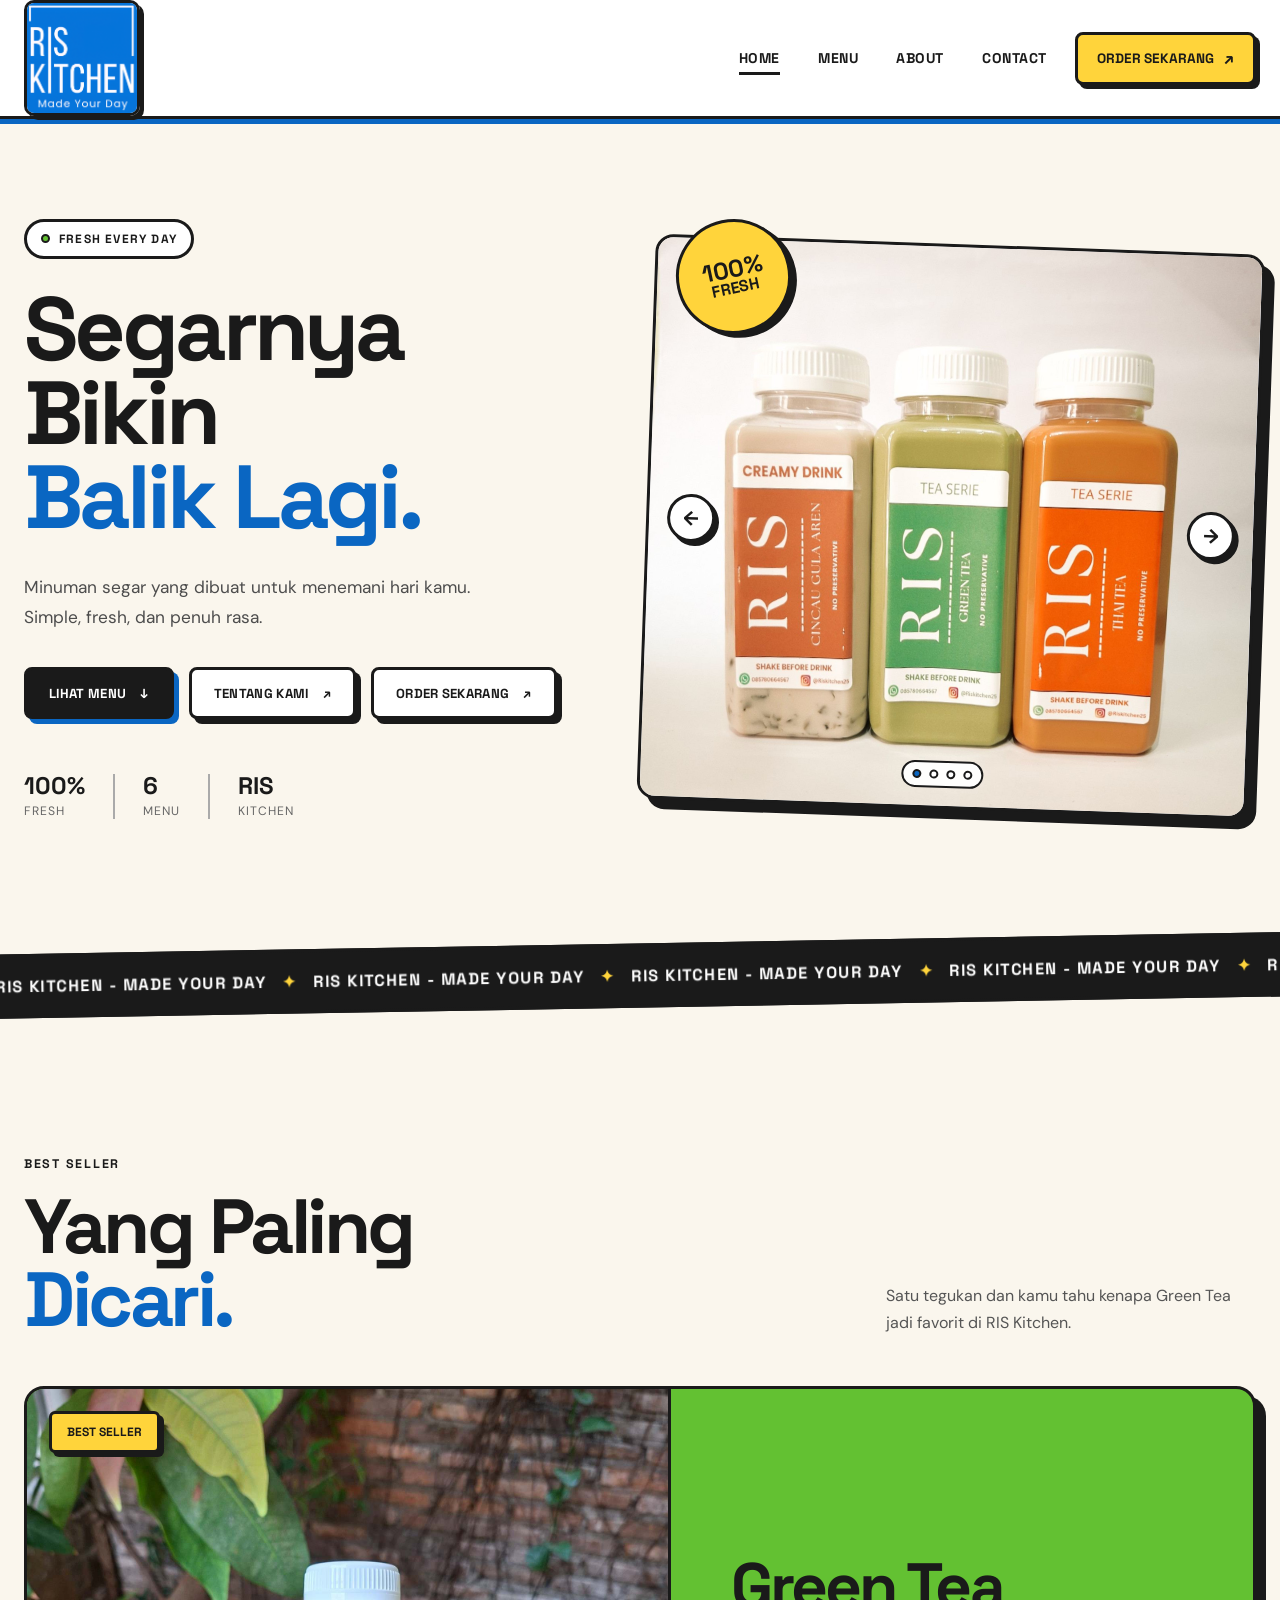
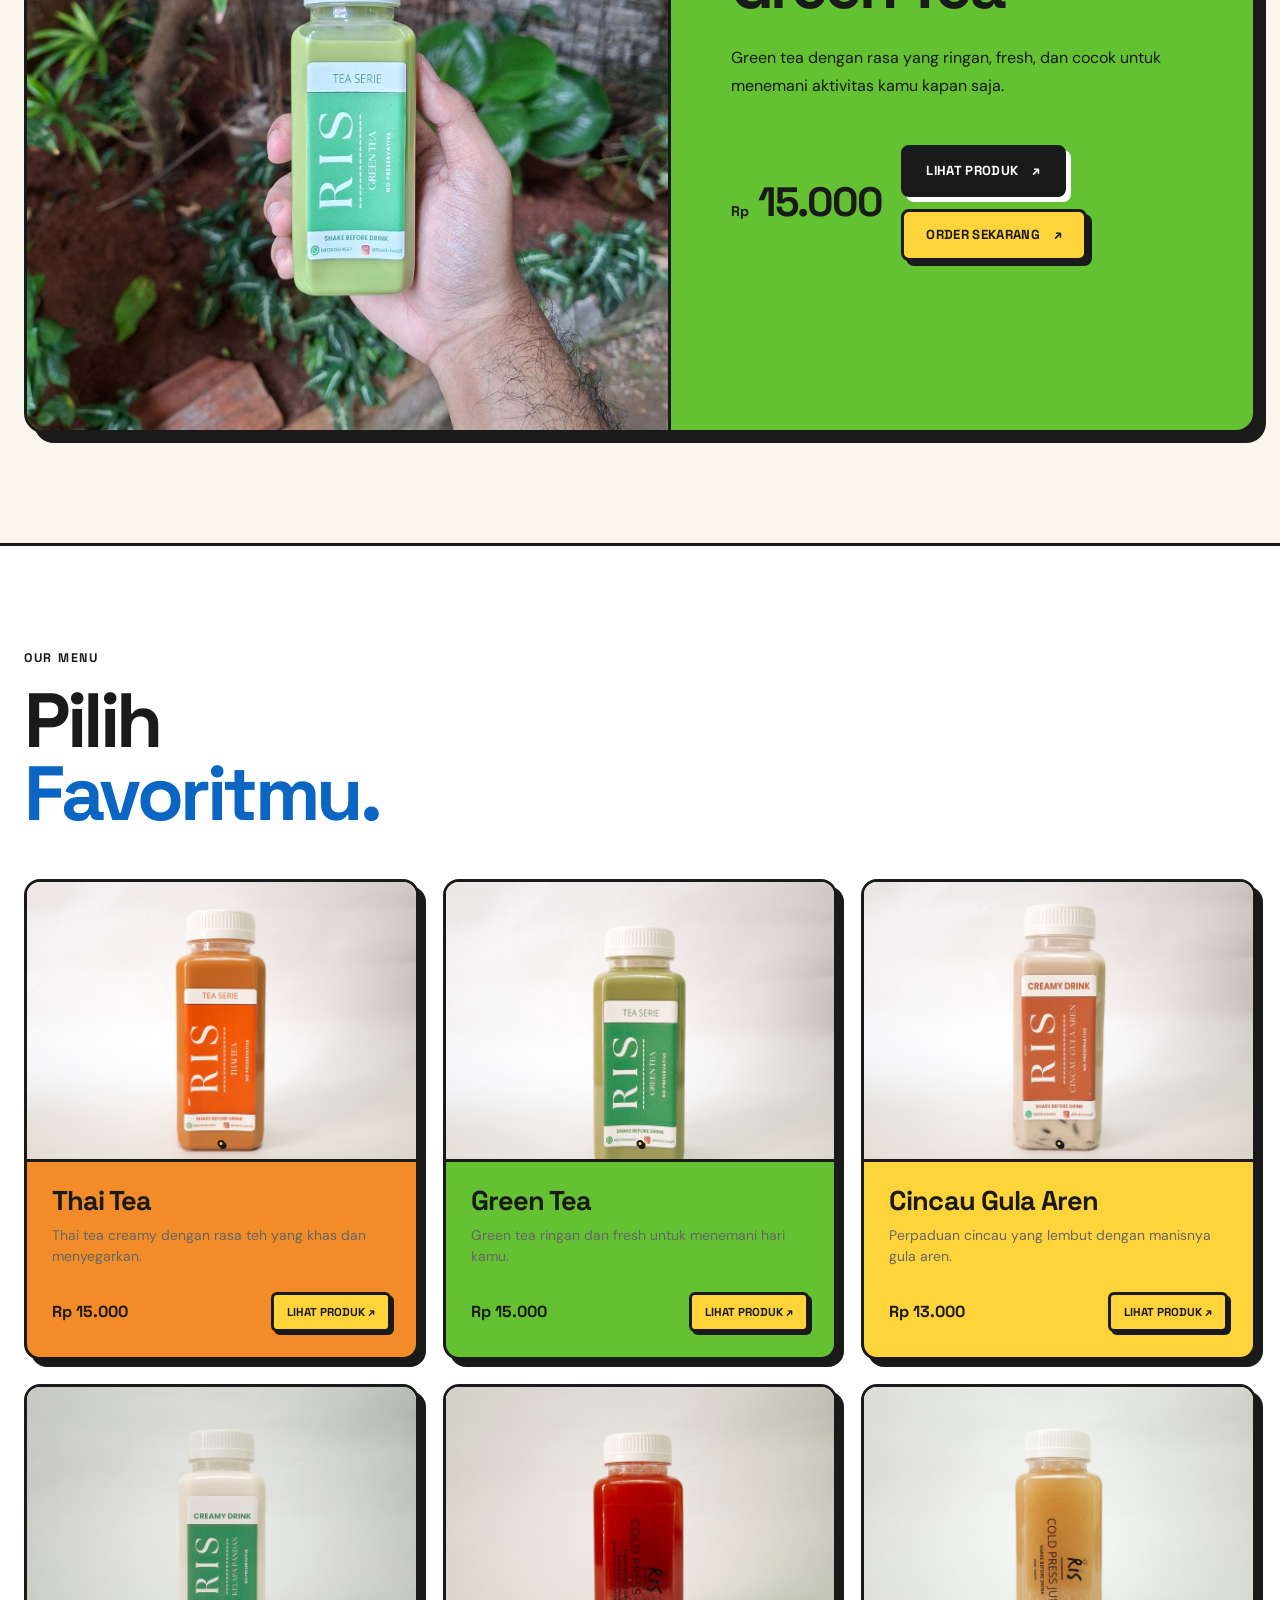
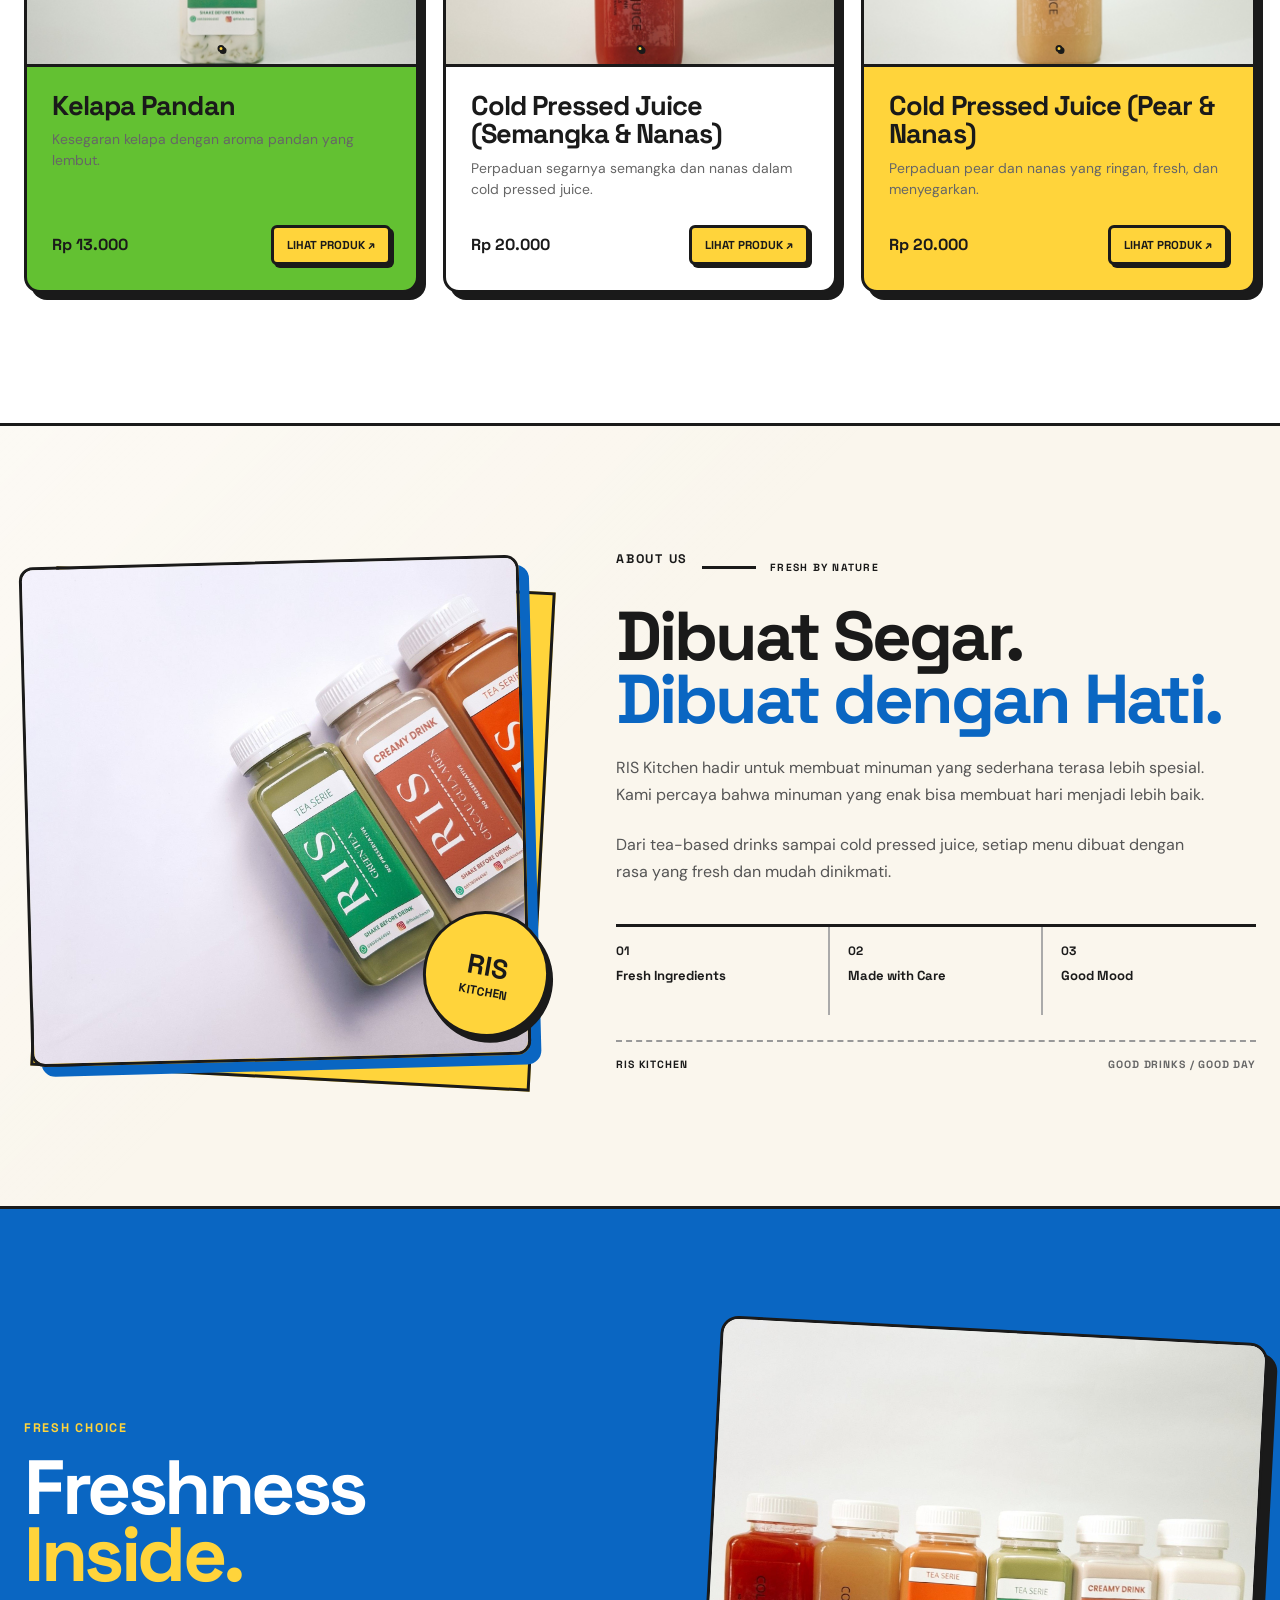
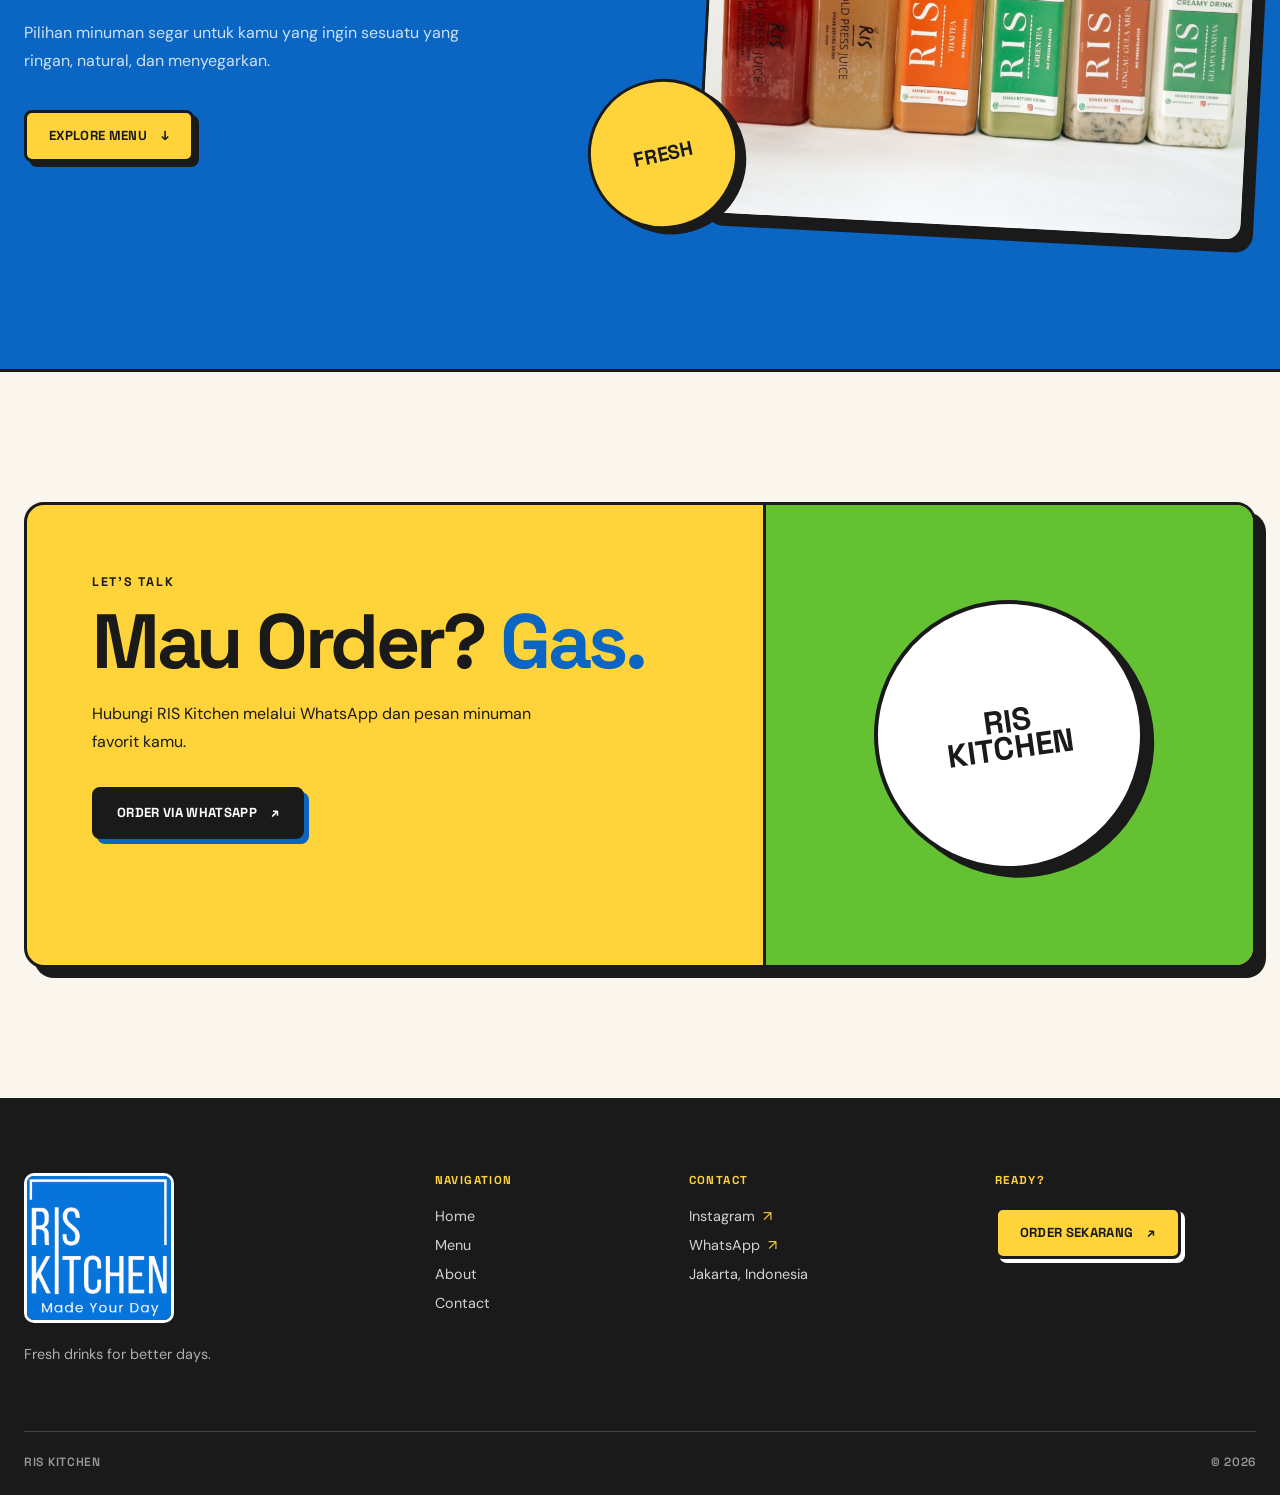
==== commit 7e925655: "upgrade2" ====
--- a/index.html
+++ b/index.html
@@ -1,633 +1,398 @@
 <!DOCTYPE html>
+
 <html lang="id">
 <head>
-    <meta charset="UTF-8">
-    <meta name="viewport" content="width=device-width, initial-scale=1.0">
-
-    <title>RIS Kitchen — Fresh Drinks, Good Mood</title>
-    <meta
-        name="description"
-        content="RIS Kitchen menyediakan minuman segar seperti Thai Tea, Green Tea, Cincau Gula Aren, Kelapa Pandan, dan Cold Pressed Juice."
-    >
-
-    <!-- Google Fonts -->
-    <link rel="preconnect" href="https://fonts.googleapis.com">
-    <link rel="preconnect" href="https://fonts.gstatic.com" crossorigin>
-
-    <link
-        href="https://fonts.googleapis.com/css2?family=DM+Sans:wght@400;500;600;700&family=Space+Grotesk:wght@400;500;600;700&family=Syne:wght@600;700;800&display=swap"
-        rel="stylesheet"
-    >
-
-    <!-- CSS -->
-    <link rel="stylesheet" href="style.css">
+<meta charset="utf-8"/>
+<meta content="width=device-width, initial-scale=1.0" name="viewport"/>
+<title>RIS Kitchen — Fresh Drinks, Good Mood</title>
+<meta content="RIS Kitchen menyediakan minuman segar seperti Thai Tea, Green Tea, Cincau Gula Aren, Kelapa Pandan, dan Cold Pressed Juice." name="description"/>
+<!-- Google Fonts -->
+<link href="https://fonts.googleapis.com" rel="preconnect"/>
+<link crossorigin="" href="https://fonts.gstatic.com" rel="preconnect"/>
+<link href="https://fonts.googleapis.com/css2?family=DM+Sans:wght@400;500;600;700&amp;family=Space+Grotesk:wght@400;500;600;700&amp;family=Syne:wght@600;700;800&amp;display=swap" rel="stylesheet"/>
+<!-- CSS -->
+<link href="style.css" rel="stylesheet"/>
 </head>
-
 <body>
-
-    <!-- =========================
+<!-- =========================
          NAVBAR
     ========================== -->
-    <header class="navbar" id="navbar">
-        <div class="container nav-container">
-
-            <a href="index.html" class="logo-link">
-                <img
-                    src="assets/Ris Kitchen_ Logo.webp"
-                    alt="RIS Kitchen"
-                    class="nav-logo"
-                >
-            </a>
-
-            <nav class="nav-menu">
-                <a href="#home" class="nav-link active">Home</a>
-                <a href="#menu" class="nav-link">Menu</a>
-                <a href="#about" class="nav-link">About</a>
-                <a href="#contact" class="nav-link">Contact</a>
-            </nav>
-
-            <a
-                href="https://wa.me/6285711544265?text=Halo%20RIS%20Kitchen%2C%20saya%20ingin%20order."
-                target="_blank"
-                rel="noopener noreferrer"
-                class="nav-order"
-            >
+<header class="navbar" id="navbar">
+<div class="container nav-container">
+<a class="logo-link" href="index.html">
+<img alt="RIS Kitchen" class="nav-logo" src="assets/Ris Kitchen_ Logo.webp"/>
+</a>
+<nav class="nav-menu">
+<a class="nav-link active" href="#home">Home</a>
+<a class="nav-link" href="#menu">Menu</a>
+<a class="nav-link" href="#about">About</a>
+<a class="nav-link" href="#contact">Contact</a>
+</nav>
+<a class="nav-order" data-order="" href="#order-modal" rel="noopener noreferrer" target="_blank">
                 Order Sekarang
                 <span class="arrow">↗</span>
-            </a>
-
-            <button
-                class="mobile-menu-button"
-                id="mobileMenuButton"
-                type="button"
-                aria-label="Buka menu"
-            >
-                <span></span>
-                <span></span>
-                <span></span>
-            </button>
-
-        </div>
-
-        <div class="mobile-menu" id="mobileMenu">
-            <a href="#home">Home</a>
-            <a href="#menu">Menu</a>
-            <a href="#about">About</a>
-            <a href="#contact">Contact</a>
-
-            <a
-                href="https://wa.me/6285711544265?text=Halo%20RIS%20Kitchen%2C%20saya%20ingin%20order."
-                target="_blank"
-                rel="noopener noreferrer"
-            >
+</a>
+<button aria-label="Buka menu" class="mobile-menu-button" id="mobileMenuButton" type="button">
+<span></span>
+<span></span>
+<span></span>
+</button>
+</div>
+<div class="mobile-menu" id="mobileMenu">
+<a href="#home">Home</a>
+<a href="#menu">Menu</a>
+<a href="#about">About</a>
+<a href="#contact">Contact</a>
+<a data-order="" href="#order-modal" rel="noopener noreferrer" target="_blank">
                 Order Sekarang ↗
             </a>
-        </div>
-    </header>
-
-
-    <!-- =========================
+</div>
+</header>
+<!-- =========================
          HERO
     ========================== -->
-    <main>
-
-        <section class="hero-section" id="home">
-
-            <div class="container hero-grid">
-
-                <div class="hero-content">
-
-                    <div class="hero-label">
-                        <span class="hero-label-dot"></span>
+<main>
+<section class="hero-section" id="home">
+<div class="container hero-grid">
+<div class="hero-content">
+<div class="hero-label">
+<span class="hero-label-dot"></span>
                         FRESH EVERY DAY
                     </div>
-
-                    <h1>
+<h1>
                         Segarnya Bikin
                         <span>Balik Lagi.</span>
-                    </h1>
-
-                    <p class="hero-description">
+</h1>
+<p class="hero-description">
                         Minuman segar yang dibuat untuk menemani hari kamu.
                         Simple, fresh, dan penuh rasa.
                     </p>
-
-                    <div class="hero-actions">
-
-                        <a href="#menu" class="primary-button">
+<div class="hero-actions">
+<a class="primary-button" href="#menu">
                             Lihat Menu
                             <span>↓</span>
-                        </a>
-
-                        <a href="#about" class="secondary-button">
+</a>
+<a class="secondary-button" href="#about">
                             Tentang Kami
                             <span>↗</span>
-                        </a>
-
-                    </div>
-
-                    <div class="hero-info">
-                        <div>
-                            <strong>100%</strong>
-                            <span>Fresh</span>
-                        </div>
-
-                        <div>
-                            <strong>6</strong>
-                            <span>Menu</span>
-                        </div>
-
-                        <div>
-                            <strong>RIS</strong>
-                            <span>Kitchen</span>
-                        </div>
-                    </div>
-
-                </div>
-
-
-                <div class="hero-visual">
-
-                    <div
-                        class="hero-carousel"
-                        data-carousel="hero"
-                        aria-label="Galeri tiga menu RIS Kitchen"
-                    >
-                        <div class="hero-carousel-track">
-                            <div class="hero-carousel-slide is-active">
-                                <img
-                                    src="assets/3 Menu.webp"
-                                    alt="Tiga menu RIS Kitchen"
-                                >
-                            </div>
-
-                            <div class="hero-carousel-slide">
-                                <img
-                                    src="assets/3 Menu 2.webp"
-                                    alt="Tiga menu RIS Kitchen tampilan kedua"
-                                >
-                            </div>
-                        </div>
-
-                        <button
-                            class="carousel-arrow carousel-arrow-prev"
-                            type="button"
-                            data-carousel-prev
-                            aria-label="Foto sebelumnya"
-                        >
+</a>
+<a class="secondary-button" data-order="" href="#order-modal">
+                            Order Sekarang
+                            <span>↗</span>
+</a>
+</div>
+<div class="hero-info">
+<div>
+<strong>100%</strong>
+<span>Fresh</span>
+</div>
+<div>
+<strong>6</strong>
+<span>Menu</span>
+</div>
+<div>
+<strong>RIS</strong>
+<span>Kitchen</span>
+</div>
+</div>
+</div>
+<div class="hero-visual">
+<div aria-label="Galeri produk RIS Kitchen" class="hero-carousel" data-carousel="hero">
+<div class="hero-carousel-track">
+<div class="hero-carousel-slide is-active">
+<img alt="Tiga produk RIS Kitchen" src="assets/Tiga 3.jpg"/>
+</div>
+<div class="hero-carousel-slide">
+<img alt="Tiga produk RIS Kitchen tampilan kedua" src="assets/Tiga 2.jpg"/>
+</div>
+<div class="hero-carousel-slide">
+<img alt="Tiga produk RIS Kitchen tampilan ketiga" src="assets/Tiga 1.jpg"/>
+</div>
+<div class="hero-carousel-slide">
+<img alt="Seluruh produk RIS Kitchen" src="assets/All Product.jpg"/>
+</div>
+</div>
+<button aria-label="Foto sebelumnya" class="carousel-arrow carousel-arrow-prev" data-carousel-prev="" type="button">
                             ←
                         </button>
-
-                        <button
-                            class="carousel-arrow carousel-arrow-next"
-                            type="button"
-                            data-carousel-next
-                            aria-label="Foto berikutnya"
-                        >
+<button aria-label="Foto berikutnya" class="carousel-arrow carousel-arrow-next" data-carousel-next="" type="button">
                             →
                         </button>
-
-                        <div class="carousel-dots" data-carousel-dots></div>
-                    </div>
-
-                    <div class="hero-sticker sticker-fresh">
-                        <span>100%</span>
+<div class="carousel-dots" data-carousel-dots=""></div>
+</div>
+<div class="hero-sticker sticker-fresh">
+<span>100%</span>
                         FRESH
                     </div>
 </div>
-
-            </div>
-
-        </section>
-
-
-        <!-- =========================
+</div>
+</section>
+<!-- =========================
              MARQUEE
         ========================== -->
-        <section class="marquee-section">
-
-            <div class="marquee-track">
-
-                <span>RIS Kitchen — Made Your Day</span>
-                <span class="marquee-star">✦</span>
-
-                <span>RIS Kitchen — Made Your Day</span>
-                <span class="marquee-star">✦</span>
-
-                <span>RIS Kitchen — Made Your Day</span>
-                <span class="marquee-star">✦</span>
-
-                <span>RIS Kitchen — Made Your Day</span>
-                <span class="marquee-star">✦</span>
-
-                <span>RIS Kitchen — Made Your Day</span>
-                <span class="marquee-star">✦</span>
-
-            </div>
-
-        </section>
-
-
-        <!-- =========================
+<section class="marquee-section">
+<div class="marquee-track">
+<span>RIS Kitchen - Made Your Day</span>
+<span class="marquee-star">✦</span>
+<span>RIS Kitchen - Made Your Day</span>
+<span class="marquee-star">✦</span>
+<span>RIS Kitchen - Made Your Day</span>
+<span class="marquee-star">✦</span>
+<span>RIS Kitchen - Made Your Day</span>
+<span class="marquee-star">✦</span>
+<span>RIS Kitchen - Made Your Day</span>
+<span class="marquee-star">✦</span>
+</div>
+</section>
+<!-- =========================
              BEST SELLER
         ========================== -->
-        <section class="featured-section" id="best-seller">
-
-            <div class="container">
-
-                <div class="section-heading featured-heading">
-
-                    <div>
-                        <span class="section-eyebrow">BEST SELLER</span>
-
-                        <h2>
+<section class="featured-section" id="best-seller">
+<div class="container">
+<div class="section-heading featured-heading">
+<div>
+<span class="section-eyebrow">BEST SELLER</span>
+<h2>
                             Yang Paling
                             <span>Dicari.</span>
-                        </h2>
-                    </div>
-
-                    <p>
+</h2>
+</div>
+<p>
                         Satu tegukan dan kamu tahu kenapa Green Tea
                         jadi favorit di RIS Kitchen.
                     </p>
-
-                </div>
-
-
-                <div class="featured-card">
-
-                    <div class="featured-image">
-
-                        <img
-                            src="assets/Green Tea 2.webp"
-                            alt="Green Tea RIS Kitchen"
-                        >
-
-                        <div class="featured-tag">
+</div>
+<div class="featured-card">
+<div class="featured-image">
+<img alt="Green Tea RIS Kitchen" src="assets/Green Tea 2.jpg"/>
+<div class="featured-tag">
                             BEST SELLER
                         </div>
-
-                    </div>
-
-
-                    <div class="featured-content">
+</div>
+<div class="featured-content">
 <h3>Green Tea</h3>
-
-                        <p>
+<p>
                             Green tea dengan rasa yang ringan,
                             fresh, dan cocok untuk menemani aktivitas
                             kamu kapan saja.
                         </p>
-
-                        <div class="featured-bottom">
-
-                            <div class="featured-price">
-                                Rp 15.000
-                            </div>
-
-                            <a
-                                href="green-tea.html"
-                                class="black-button"
-                            >
-                                Lihat Produk
-                                <span>↗</span>
-                            </a>
-
-                        </div>
-
-                    </div>
-
-                </div>
-
-            </div>
-
-        </section>
-
-
-        <!-- =========================
+<div class="featured-bottom">
+<div class="featured-price" aria-label="Harga Green Tea Rp 15.000"><span class="featured-price-currency">Rp</span><strong>15.000</strong></div>
+<div class="featured-actions">
+<a class="black-button" href="green-tea.html">
+                                    Lihat Produk
+                                    <span>↗</span>
+</a>
+<a class="black-button featured-order-button" data-order="" data-price="Rp 15.000" data-product="Green Tea" href="#order-modal">
+                                    Order Sekarang
+                                    <span>↗</span>
+</a>
+</div>
+</div>
+</div>
+</div>
+</div>
+</section>
+<!-- =========================
              MENU
         ========================== -->
-        <section class="menu-section" id="menu">
-
-            <div class="container">
-
-                <div class="section-heading">
-
-                    <div>
-                        <span class="section-eyebrow">OUR MENU</span>
-
-                        <h2>
+<section class="menu-section" id="menu">
+<div class="container">
+<div class="section-heading">
+<div>
+<span class="section-eyebrow">OUR MENU</span>
+<h2>
                             Pilih
                             <span>Favoritmu.</span>
-                        </h2>
-                    </div>
-
-                </div>
-
-
-                <div
-                    class="menu-grid"
-                    id="menuGrid"
-                >
-                    <!-- Products rendered by script.js -->
-                </div>
-
-            </div>
-
-        </section>
-
-
-        <!-- =========================
+</h2>
+</div>
+</div>
+<div class="menu-grid" id="menuGrid">
+<!-- Products rendered by script.js -->
+</div>
+</div>
+</section>
+<!-- =========================
              ABOUT
         ========================== -->
-        <section class="about-section" id="about">
-
-            <div class="container about-grid">
-
-                <div class="about-image-wrapper">
-
-                    <img
-                        src="assets/3 Menu 2.webp"
-                        alt="RIS Kitchen"
-                        class="about-image"
-                    >
-
-                    <div class="about-badge">
-                        <span>RIS</span>
+<section class="about-section" id="about">
+<div class="container about-grid">
+<div class="about-image-wrapper">
+<img alt="RIS Kitchen" class="about-image" src="assets/Tiga 2.jpg"/>
+<div class="about-badge">
+<span>RIS</span>
                         KITCHEN
                     </div>
-
-                </div>
-
-
-                <div class="about-content">
-
-                    <span class="section-eyebrow">
-                        ABOUT US
-                    </span>
-
-                    <h2>
+</div>
+<div class="about-content">
+<div class="about-kicker-row">
+<span class="section-eyebrow">ABOUT US</span>
+<span class="about-kicker-line" aria-hidden="true"></span>
+<span class="about-kicker-note">FRESH BY NATURE</span>
+</div>
+<h2>
                         Dibuat Segar.
                         <span>Dibuat dengan Hati.</span>
-                    </h2>
-
-                    <p>
+</h2>
+<p>
                         RIS Kitchen hadir untuk membuat minuman yang
                         sederhana terasa lebih spesial. Kami percaya
                         bahwa minuman yang enak bisa membuat hari
                         menjadi lebih baik.
                     </p>
-
-                    <p>
+<p>
                         Dari tea-based drinks sampai cold pressed juice,
                         setiap menu dibuat dengan rasa yang fresh dan
                         mudah dinikmati.
                     </p>
-
-                    <div class="about-points">
-
-                        <div class="about-point">
-                            <strong>Fresh Ingredients</strong>
-                        </div>
-
-                        <div class="about-point">
-                            <strong>Made with Care</strong>
-                        </div>
-
-                        <div class="about-point">
-                            <strong>Good Mood</strong>
-                        </div>
-
-                    </div>
-
-                </div>
-
-            </div>
-
-        </section>
-
-
-        <!-- =========================
+<div class="about-points">
+<div class="about-point">
+<span>01</span>
+<strong>Fresh Ingredients</strong>
+</div>
+<div class="about-point">
+<span>02</span>
+<strong>Made with Care</strong>
+</div>
+<div class="about-point">
+<span>03</span>
+<strong>Good Mood</strong>
+</div>
+</div>
+<div class="about-signature">
+<span>RIS KITCHEN</span>
+<span>GOOD DRINKS / GOOD DAY</span>
+</div>
+</div>
+</div>
+</section>
+<!-- =========================
              FRUIT SECTION
         ========================== -->
-        <section class="fruit-section">
-
-            <div class="container fruit-grid">
-
-                <div class="fruit-content">
-
-                    <span class="section-eyebrow">
+<section class="fruit-section">
+<div class="container fruit-grid">
+<div class="fruit-content">
+<span class="section-eyebrow">
                         FRESH CHOICE
                     </span>
-
-                    <h2>
+<h2>
                         Freshness
                         <span>Inside.</span>
-                    </h2>
-
-                    <p>
+</h2>
+<p>
                         Pilihan minuman segar untuk kamu yang ingin
                         sesuatu yang ringan, natural, dan menyegarkan.
                     </p>
-
-                    <a
-                        href="#menu"
-                        class="primary-button"
-                    >
+<a class="primary-button" href="#menu">
                         Explore Menu
                         <span>↓</span>
-                    </a>
-
-                </div>
-
-
-                <div class="fruit-visual">
-
-                    <div class="fruit-image-large">
-                        <img
-                            src="assets/3 Menu.webp"
-                            alt="Fresh drinks RIS Kitchen"
-                        >
-                    </div>
-
-                    <div class="fruit-circle">
+</a>
+</div>
+<div class="fruit-visual">
+<div class="fruit-image-large">
+<img alt="Fresh drinks RIS Kitchen" src="assets/All Product.jpg"/>
+</div>
+<div class="fruit-circle">
                         FRESH
                     </div>
-
-                </div>
-
-            </div>
-
-        </section>
-
-
-        <!-- =========================
+</div>
+</div>
+</section>
+<!-- =========================
              CONTACT CTA
         ========================== -->
-        <section class="contact-section" id="contact">
-
-            <div class="container">
-
-                <div class="contact-card">
-
-                    <div class="contact-main">
-
-                        <span class="section-eyebrow">
+<section class="contact-section" id="contact">
+<div class="container">
+<div class="contact-card">
+<div class="contact-main">
+<span class="section-eyebrow">
                             LET'S TALK
                         </span>
-
-                        <h2>
+<h2>
                             Mau Order?
                             <span>Gas.</span>
-                        </h2>
-
-                        <p>
+</h2>
+<p>
                             Hubungi RIS Kitchen melalui WhatsApp
                             dan pesan minuman favorit kamu.
                         </p>
-
-                        <a
-                            href="https://wa.me/6285711544265?text=Halo%20RIS%20Kitchen%2C%20saya%20ingin%20order."
-                            target="_blank"
-                            rel="noopener noreferrer"
-                            class="contact-button"
-                        >
+<a class="contact-button" data-order="" href="#order-modal" rel="noopener noreferrer" target="_blank">
                             Order via WhatsApp
                             <span>↗</span>
-                        </a>
-
-                    </div>
-
-
-                    <div class="contact-decoration">
-                        <div class="contact-circle">
-                            RIS<br>
+</a>
+</div>
+<div class="contact-decoration">
+<div class="contact-circle">
+                            RIS<br/>
                             KITCHEN
                         </div>
-                    </div>
-
-                </div>
-
-            </div>
-
-        </section>
-
-    </main>
-
-
-    <!-- =========================
+</div>
+</div>
+</div>
+</section>
+</main>
+<!-- =========================
          FOOTER
     ========================== -->
-    <footer class="footer">
-
-        <div class="container">
-
-            <div class="footer-main">
-
-                <div class="footer-brand">
-
-                    <a href="#home">
-                        <img
-                            src="assets/Ris Kitchen_ Logo.webp"
-                            alt="RIS Kitchen"
-                            class="footer-logo"
-                        >
-                    </a>
-
-                    <p>
+<footer class="footer">
+<div class="container">
+<div class="footer-main">
+<div class="footer-brand">
+<a href="#home">
+<img alt="RIS Kitchen" class="footer-logo" src="assets/Ris Kitchen_ Logo.webp"/>
+</a>
+<p>
                         Fresh drinks for better days.
                     </p>
-
-                </div>
-
-
-                <div class="footer-links">
-
-                    <span class="footer-title">
+</div>
+<div class="footer-links">
+<span class="footer-title">
                         Navigation
                     </span>
-
-                    <a href="#home">Home</a>
-                    <a href="#menu">Menu</a>
-                    <a href="#about">About</a>
-                    <a href="#contact">Contact</a>
-
-                </div>
-
-
-                <div class="footer-contact">
-
-                    <span class="footer-title">
+<a href="#home">Home</a>
+<a href="#menu">Menu</a>
+<a href="#about">About</a>
+<a href="#contact">Contact</a>
+</div>
+<div class="footer-contact">
+<span class="footer-title">
                         Contact
                     </span>
-
-                    <a
-                        href="https://instagram.com/riskitchen99"
-                        target="_blank"
-                        rel="noopener noreferrer"
-                    >
+<a href="https://instagram.com/riskitchen99" rel="noopener noreferrer" target="_blank">
                         Instagram
                         <span>↗</span>
-                    </a>
-
-                    <a
-                        href="https://wa.me/6285711544265"
-                        target="_blank"
-                        rel="noopener noreferrer"
-                    >
+</a>
+<a data-whatsapp-general="" href="#whatsapp-general" rel="noopener noreferrer" target="_blank">
                         WhatsApp
                         <span>↗</span>
-                    </a>
-
-                    <span>
+</a>
+<span>
                         Jakarta, Indonesia
                     </span>
-
-                </div>
-
-
-                <div class="footer-order">
-
-                    <span class="footer-title">
+</div>
+<div class="footer-order">
+<span class="footer-title">
                         Ready?
                     </span>
-
-                    <a
-                        href="https://wa.me/6285711544265?text=Halo%20RIS%20Kitchen%2C%20saya%20ingin%20order."
-                        target="_blank"
-                        rel="noopener noreferrer"
-                        class="footer-order-button"
-                    >
+<a class="footer-order-button" data-order="" href="#order-modal" rel="noopener noreferrer" target="_blank">
                         Order Sekarang
                         <span>↗</span>
-                    </a>
-
-                </div>
-
-            </div>
-
-
-            <div class="footer-bottom">
-
-                <span>
+</a>
+</div>
+</div>
+<div class="footer-bottom">
+<span>
                     RIS Kitchen
                 </span>
-
-                <span>
+<span>
                     © 2026
                 </span>
-
-            </div>
-
-        </div>
-
-    </footer>
-
-
-    <!-- =========================
+</div>
+</div>
+</footer>
+<!-- =========================
          JAVASCRIPT
     ========================== -->
-    <script src="script.js"></script>
-
+<script src="script.js"></script>
 </body>
 </html>
--- a/style.css
+++ b/style.css
@@ -2519,26 +2519,6 @@
 }
 
 
-/* IMAGE ERROR STATE */
-
-.image-error {
-    display: flex !important;
-    align-items: center;
-    justify-content: center;
-
-    background: var(--cream-dark);
-}
-
-.image-error::after {
-    content: "Image unavailable";
-
-    font-family: var(--font-nav);
-    font-size: 0.75rem;
-    font-weight: 700;
-    text-transform: uppercase;
-}
-
-
 /* =========================================================
    20. CAROUSEL RESPONSIVE
 ========================================================= */
@@ -2694,3 +2674,661 @@
     min-width: max-content;
     gap: 0;
 }
+
+
+/* =========================================================
+   21. MINIMAL POLISH + ORDER MODAL
+   Mempertahankan visual Neo-Brutalist yang sudah ada.
+========================================================= */
+
+.nav-logo {
+    width: 128px;
+}
+
+.featured-actions {
+    display: flex;
+    flex-wrap: wrap;
+    gap: 12px;
+    align-items: center;
+}
+
+.featured-order-button {
+    background: var(--yellow);
+    color: var(--black);
+    box-shadow: 5px 5px 0 var(--black);
+}
+
+.featured-order-button:hover {
+    box-shadow: 2px 2px 0 var(--black);
+}
+
+body.modal-open {
+    overflow: hidden;
+}
+
+.order-modal {
+    position: fixed;
+    inset: 0;
+    z-index: 3000;
+    display: grid;
+    place-items: center;
+    padding: 20px;
+}
+
+.order-modal[hidden] {
+    display: none;
+}
+
+.order-modal-overlay {
+    position: absolute;
+    inset: 0;
+    background: rgba(26, 26, 26, 0.68);
+    opacity: 0;
+    transition: opacity 0.18s ease;
+}
+
+.order-modal-dialog {
+    position: relative;
+    z-index: 1;
+    width: min(100%, 480px);
+    padding: 38px;
+    border: var(--border);
+    border-radius: 18px;
+    background: var(--cream);
+    box-shadow: 10px 10px 0 var(--black);
+    opacity: 0;
+    transform: translateY(12px) scale(0.98);
+    transition:
+        opacity 0.18s ease,
+        transform 0.18s ease;
+}
+
+.order-modal.is-open .order-modal-overlay {
+    opacity: 1;
+}
+
+.order-modal.is-open .order-modal-dialog {
+    opacity: 1;
+    transform: translateY(0) scale(1);
+}
+
+.order-modal-dialog h2 {
+    max-width: 360px;
+    font-family: var(--font-display);
+    font-size: clamp(2.8rem, 7vw, 4.5rem);
+    line-height: 0.9;
+    letter-spacing: -0.055em;
+}
+
+.order-modal-dialog p {
+    margin-top: 14px;
+    color: #555;
+}
+
+.order-modal-close {
+    position: absolute;
+    top: 16px;
+    right: 16px;
+    width: 42px;
+    height: 42px;
+    display: grid;
+    place-items: center;
+    border: 3px solid var(--black);
+    border-radius: 7px;
+    background: var(--white);
+    font-size: 1.45rem;
+    line-height: 1;
+    cursor: pointer;
+    box-shadow: 3px 3px 0 var(--black);
+}
+
+.order-modal-close:hover,
+.order-modal-close:focus-visible {
+    background: var(--yellow);
+}
+
+.order-modal-options {
+    display: grid;
+    gap: 13px;
+    margin-top: 28px;
+}
+
+.order-area-button,
+.order-modal-cancel {
+    min-height: 54px;
+    padding: 13px 16px;
+    border: 3px solid var(--black);
+    border-radius: 8px;
+    font-family: var(--font-nav);
+    font-weight: 800;
+    text-transform: uppercase;
+    letter-spacing: 0.025em;
+    cursor: pointer;
+}
+
+.order-area-button {
+    display: flex;
+    align-items: center;
+    justify-content: space-between;
+    background: var(--yellow);
+    box-shadow: 4px 4px 0 var(--black);
+    transition:
+        transform 0.15s ease,
+        box-shadow 0.15s ease;
+}
+
+.order-area-button:hover,
+.order-area-button:focus-visible {
+    transform: translate(2px, 2px);
+    box-shadow: 2px 2px 0 var(--black);
+}
+
+.order-area-button:nth-child(2) {
+    background: var(--green);
+}
+
+.order-modal-cancel {
+    width: 100%;
+    margin-top: 16px;
+    background: var(--white);
+}
+
+.order-modal-cancel:hover,
+.order-modal-cancel:focus-visible {
+    background: var(--black);
+    color: var(--white);
+}
+
+.order-modal button:focus-visible,
+.order-modal a:focus-visible {
+    outline: 3px solid var(--brand-blue);
+    outline-offset: 3px;
+}
+
+/* Detail pages use the same product image presentation as the homepage. */
+.product-detail-image {
+    min-height: 560px;
+}
+
+.product-carousel,
+.product-carousel-track {
+    min-height: 560px;
+    height: 560px;
+}
+
+/* Keep the product cards compact without changing their visual language. */
+.product-card {
+    min-height: 455px;
+}
+
+.product-card-image {
+    height: 280px;
+}
+
+/* =========================================================
+   22. RESPONSIVE POLISH
+========================================================= */
+
+@media (max-width: 760px) {
+    .nav-logo {
+        width: 110px;
+    }
+
+    .hero-section {
+        padding-top: 52px;
+        padding-bottom: 62px;
+    }
+
+    .hero-grid {
+        gap: 34px;
+    }
+
+    .hero-visual {
+        min-height: 390px;
+    }
+
+    .featured-section {
+        padding: 72px 0 66px;
+    }
+
+    .featured-image {
+        min-height: 310px;
+        height: 310px;
+    }
+
+    .featured-content {
+        padding: 28px 24px 30px;
+    }
+
+    .featured-content h3 {
+        font-size: clamp(2.7rem, 12vw, 3.6rem);
+    }
+
+    .featured-actions {
+        width: 100%;
+    }
+
+    .featured-actions .black-button {
+        flex: 1 1 auto;
+    }
+
+    .menu-section {
+        padding: 66px 0 76px;
+    }
+
+    .menu-grid {
+        grid-template-columns: repeat(2, minmax(0, 1fr));
+        gap: 14px;
+    }
+
+    .product-card {
+        min-height: 0;
+        box-shadow: 5px 5px 0 var(--black);
+    }
+
+    .product-card-image {
+        height: 205px;
+    }
+
+    .product-card-content {
+        padding: 17px 14px 16px;
+    }
+
+    .product-card-content h3 {
+        font-size: 1.25rem;
+    }
+
+    .product-card-content p {
+        font-size: 0.76rem;
+        line-height: 1.4;
+    }
+
+    .product-card-footer {
+        align-items: stretch;
+        flex-direction: column;
+        gap: 10px;
+        padding-top: 17px;
+    }
+
+    .product-view-button {
+        width: 100%;
+        min-height: 42px;
+    }
+
+    .product-price {
+        font-size: 0.9rem;
+    }
+
+    .product-carousel,
+    .product-carousel-track,
+    .product-detail-image {
+        min-height: 390px;
+        height: 390px;
+    }
+
+    .product-detail-section {
+        padding: 58px 0;
+    }
+
+    .product-detail-grid {
+        gap: 36px;
+    }
+
+    .order-modal {
+        padding: 14px;
+    }
+
+    .order-modal-dialog {
+        padding: 34px 20px 22px;
+        box-shadow: 7px 7px 0 var(--black);
+    }
+}
+
+@media (max-width: 430px) {
+    .container {
+        width: min(100% - 22px, var(--container));
+    }
+
+    .nav-logo {
+        width: 104px;
+    }
+
+    .hero-content h1 {
+        font-size: clamp(3rem, 16vw, 4.25rem);
+    }
+
+    .hero-visual {
+        min-height: 340px;
+    }
+
+    .hero-carousel {
+        inset: 12px 0 0;
+    }
+
+    .product-card-image {
+        height: 180px;
+    }
+
+    .product-card-content {
+        padding: 14px 12px;
+    }
+
+    .product-card-content h3 {
+        font-size: 1.08rem;
+    }
+
+    .product-card-content p {
+        font-size: 0.7rem;
+    }
+
+    .product-view-button {
+        padding: 9px 8px;
+        font-size: 0.64rem;
+    }
+
+    .product-carousel,
+    .product-carousel-track,
+    .product-detail-image {
+        min-height: 340px;
+        height: 340px;
+    }
+
+    .order-modal-dialog h2 {
+        font-size: 2.8rem;
+    }
+}
+
+
+/* =========================================================
+   23. FINAL MICRO-POLISH
+   Small visual adjustments requested after review.
+========================================================= */
+
+/* Header logo: slightly smaller while keeping the original treatment. */
+.nav-logo {
+    width: 116px;
+}
+
+/* About Us: square image presentation, shorter and more balanced. */
+.about-image-wrapper {
+    width: min(100%, 520px);
+    min-height: 0;
+    aspect-ratio: 1 / 1;
+    margin-inline: auto;
+}
+
+.about-image {
+    width: 100%;
+    height: 100%;
+    aspect-ratio: 1 / 1;
+    object-fit: cover;
+    object-position: center;
+    border-radius: 16px;
+}
+
+.about-content > p {
+    max-width: 560px;
+    margin-top: 22px;
+    line-height: 1.7;
+}
+
+@media (max-width: 760px) {
+    .nav-logo {
+        width: 102px;
+    }
+
+    .about-grid {
+        gap: 48px;
+    }
+
+    .about-image-wrapper {
+        width: min(100%, 430px);
+        min-height: 0;
+        aspect-ratio: 1 / 1;
+    }
+
+    .about-image {
+        height: 100%;
+    }
+}
+
+@media (max-width: 430px) {
+    .nav-logo {
+        width: 96px;
+    }
+
+    .about-image-wrapper {
+        width: min(100%, 360px);
+    }
+}
+
+
+/* =========================================================
+   24. ABOUT + FEATURED REFINEMENT
+   Polishing only — keeps the existing Neo-Brutalist language.
+========================================================= */
+
+/* Best Seller price: currency and value sit side-by-side for clearer hierarchy. */
+.featured-price {
+    display: inline-flex;
+    align-items: baseline;
+    gap: 8px;
+    white-space: nowrap;
+    line-height: 1;
+}
+
+.featured-price-currency {
+    font-family: var(--font-nav);
+    font-size: 0.88rem;
+    font-weight: 800;
+    letter-spacing: 0.04em;
+}
+
+.featured-price strong {
+    font-family: var(--font-display);
+    font-size: clamp(2rem, 3.2vw, 2.65rem);
+    font-weight: 800;
+    letter-spacing: -0.055em;
+}
+
+/* About: more editorial composition without replacing the existing section. */
+.about-section {
+    padding: 125px 0 135px;
+    background:
+        linear-gradient(135deg, rgba(255,255,255,0.42), transparent 42%),
+        var(--cream);
+}
+
+.about-grid {
+    grid-template-columns: minmax(300px, 0.88fr) minmax(0, 1.12fr);
+    gap: clamp(55px, 7vw, 100px);
+}
+
+.about-image-wrapper {
+    width: min(100%, 500px);
+    aspect-ratio: 1 / 1;
+    min-height: 0;
+    margin-inline: auto;
+}
+
+.about-image-wrapper::before {
+    content: "";
+    position: absolute;
+    inset: 18px -18px -18px 18px;
+    border: 3px solid var(--black);
+    background: var(--yellow);
+    z-index: 0;
+    transform: rotate(3deg);
+}
+
+.about-image {
+    position: relative;
+    z-index: 1;
+    display: block;
+    width: 100%;
+    height: 100%;
+    aspect-ratio: 1 / 1;
+    object-fit: cover;
+    object-position: center;
+    border: var(--border);
+    border-radius: 14px;
+    box-shadow: 10px 10px 0 var(--brand-blue);
+    transform: rotate(-1.5deg);
+}
+
+.about-badge {
+    z-index: 3;
+    right: -24px;
+    bottom: 24px;
+    width: 126px;
+    height: 126px;
+    box-shadow: 5px 5px 0 var(--black);
+}
+
+.about-kicker-row {
+    display: flex;
+    align-items: center;
+    gap: 14px;
+    margin-bottom: 20px;
+}
+
+.about-kicker-line {
+    width: 54px;
+    height: 3px;
+    background: var(--black);
+}
+
+.about-kicker-note {
+    font-family: var(--font-nav);
+    font-size: 0.65rem;
+    font-weight: 800;
+    letter-spacing: 0.12em;
+}
+
+.about-content h2 {
+    max-width: 720px;
+    font-size: clamp(3.25rem, 5.4vw, 5.8rem);
+}
+
+.about-content > p {
+    max-width: 600px;
+    margin-top: 22px;
+    line-height: 1.72;
+}
+
+.about-points {
+    margin-top: 38px;
+    border-top: 3px solid var(--black);
+}
+
+.about-point {
+    min-height: 88px;
+    padding: 16px 18px 14px 0;
+    border-right: 2px solid #AAA;
+}
+
+.about-point:not(:first-child) {
+    padding-left: 18px;
+}
+
+.about-point span {
+    display: block;
+    margin-bottom: 8px;
+    font-family: var(--font-display);
+    font-size: 0.76rem;
+    font-weight: 800;
+}
+
+.about-point strong {
+    font-size: 0.82rem;
+}
+
+.about-signature {
+    display: flex;
+    align-items: center;
+    justify-content: space-between;
+    gap: 20px;
+    margin-top: 25px;
+    padding-top: 16px;
+    border-top: 2px dashed #999;
+    font-family: var(--font-nav);
+    font-size: 0.66rem;
+    font-weight: 800;
+    letter-spacing: 0.08em;
+}
+
+.about-signature span:last-child {
+    color: #666;
+    text-align: right;
+}
+
+@media (max-width: 760px) {
+    .about-section {
+        padding: 82px 0 92px;
+    }
+
+    .about-grid {
+        gap: 52px;
+    }
+
+    .about-image-wrapper {
+        width: min(100%, 410px);
+    }
+
+    .about-image-wrapper::before {
+        inset: 12px -12px -12px 12px;
+    }
+
+    .about-badge {
+        right: -10px;
+        bottom: 16px;
+        width: 108px;
+        height: 108px;
+    }
+
+    .about-kicker-row {
+        gap: 10px;
+        margin-bottom: 16px;
+    }
+
+    .about-kicker-line {
+        width: 34px;
+    }
+
+    .about-kicker-note {
+        font-size: 0.58rem;
+    }
+
+    .about-content h2 {
+        font-size: clamp(2.7rem, 11vw, 4.2rem);
+    }
+
+    .about-points {
+        grid-template-columns: 1fr;
+    }
+
+    .about-point,
+    .about-point:not(:first-child) {
+        padding: 14px 0;
+        border-right: 0;
+        border-bottom: 2px solid #AAA;
+    }
+
+    .about-point:last-child {
+        border-bottom: 0;
+    }
+
+    .about-signature {
+        align-items: flex-start;
+        flex-direction: column;
+        gap: 7px;
+    }
+
+    .about-signature span:last-child {
+        text-align: left;
+    }
+
+    .featured-price strong {
+        font-size: 2rem;
+    }
+}
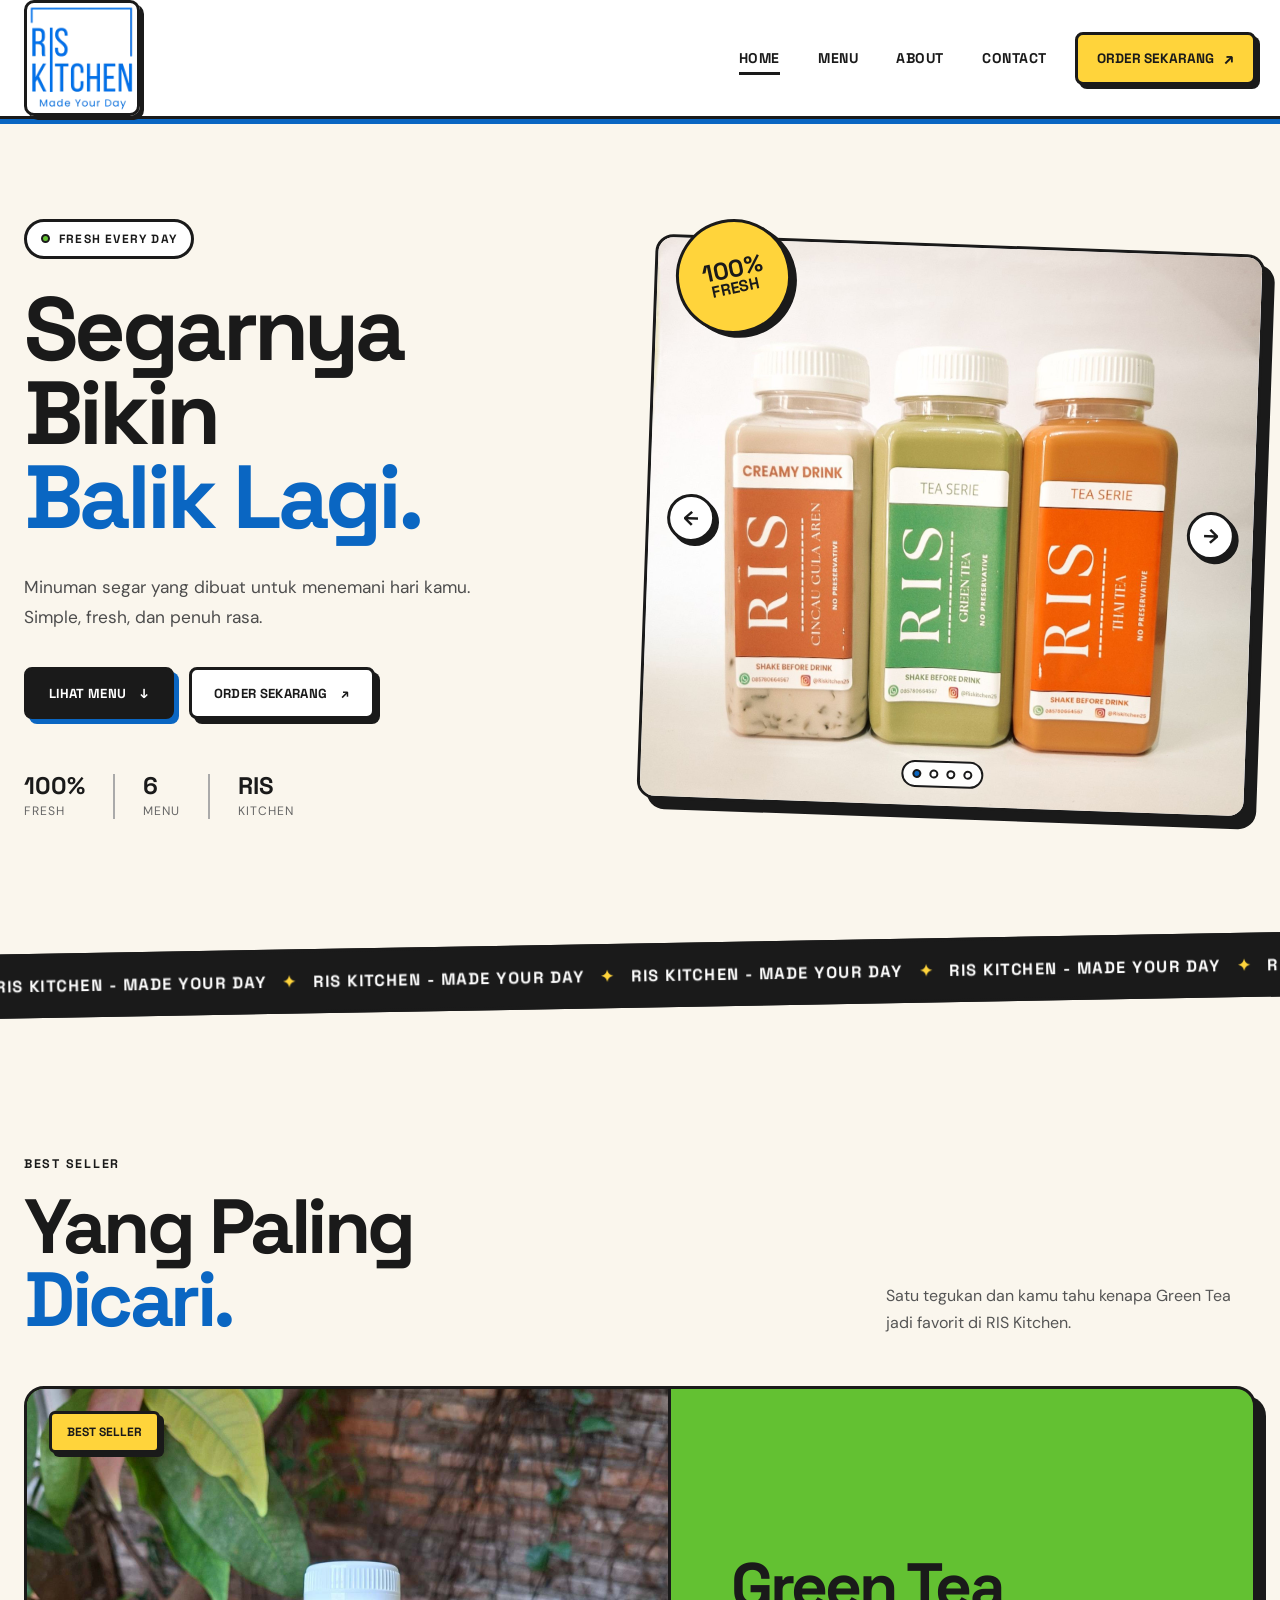
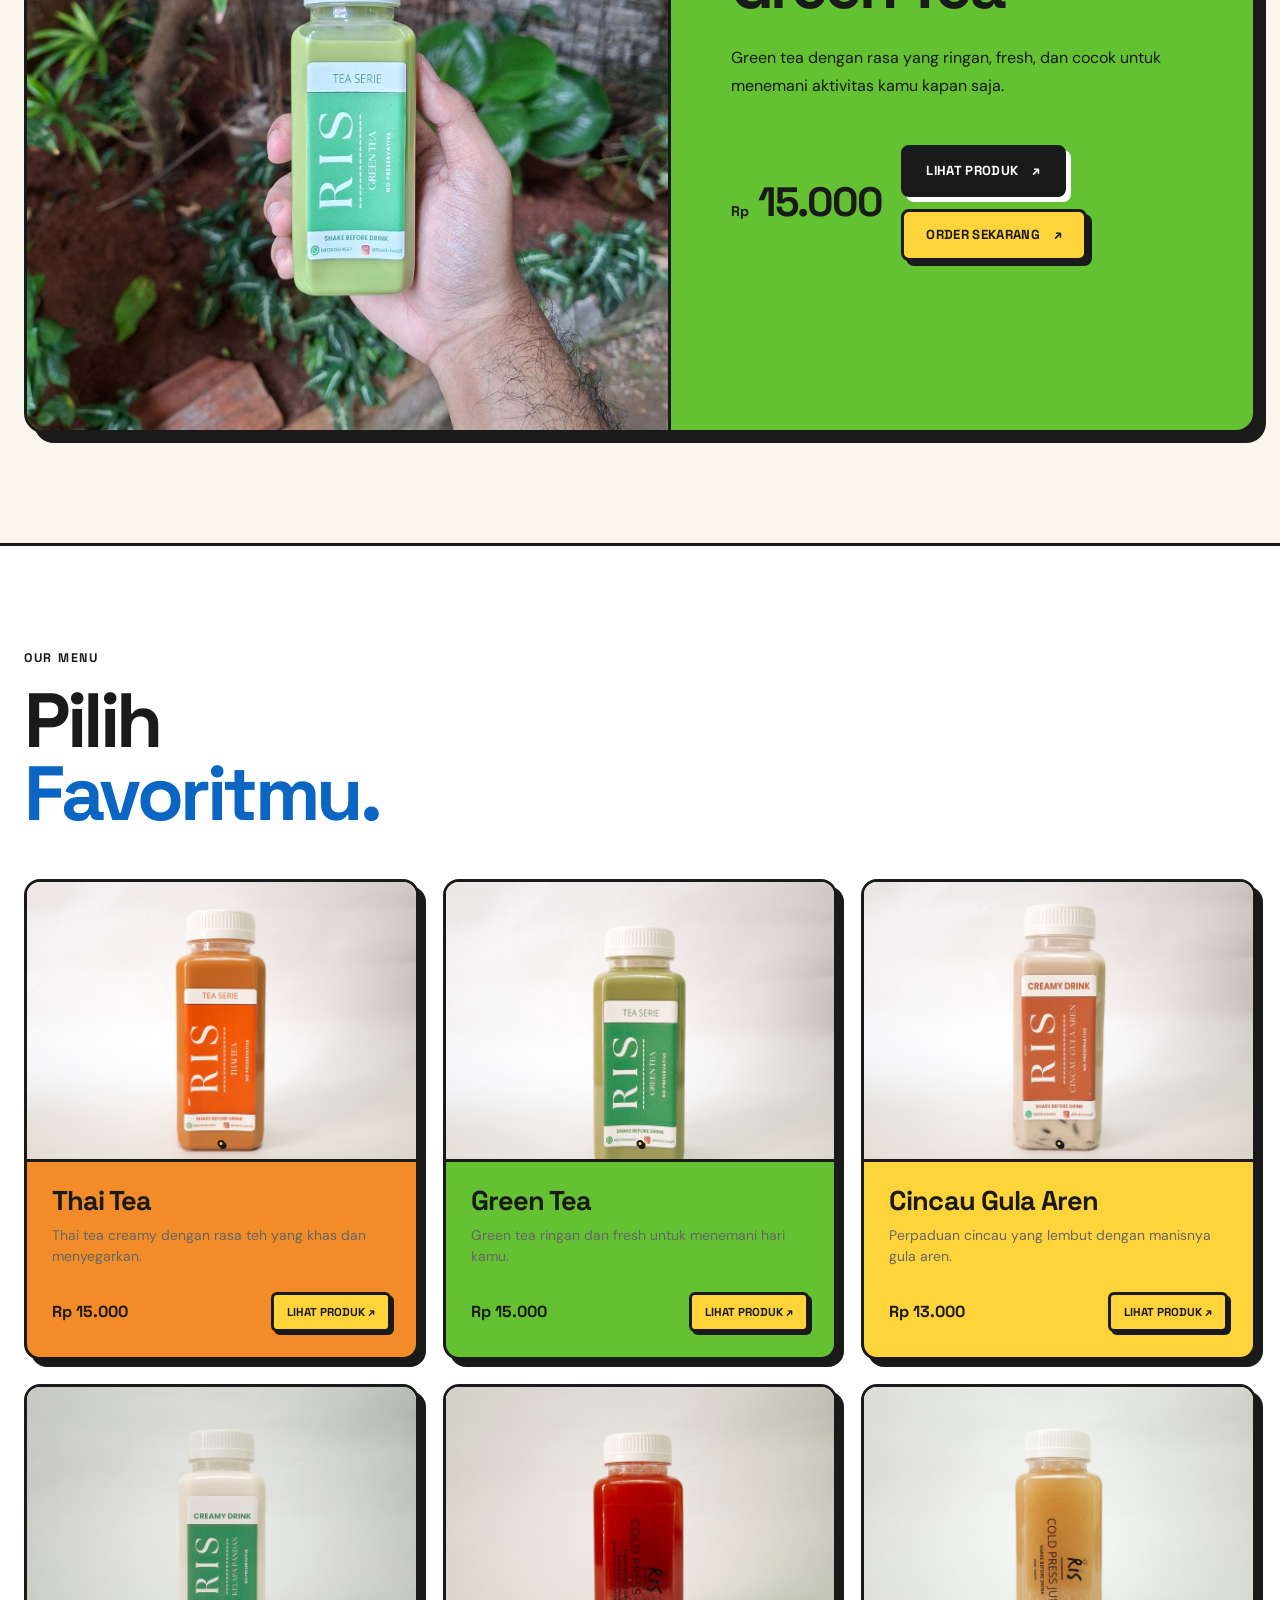
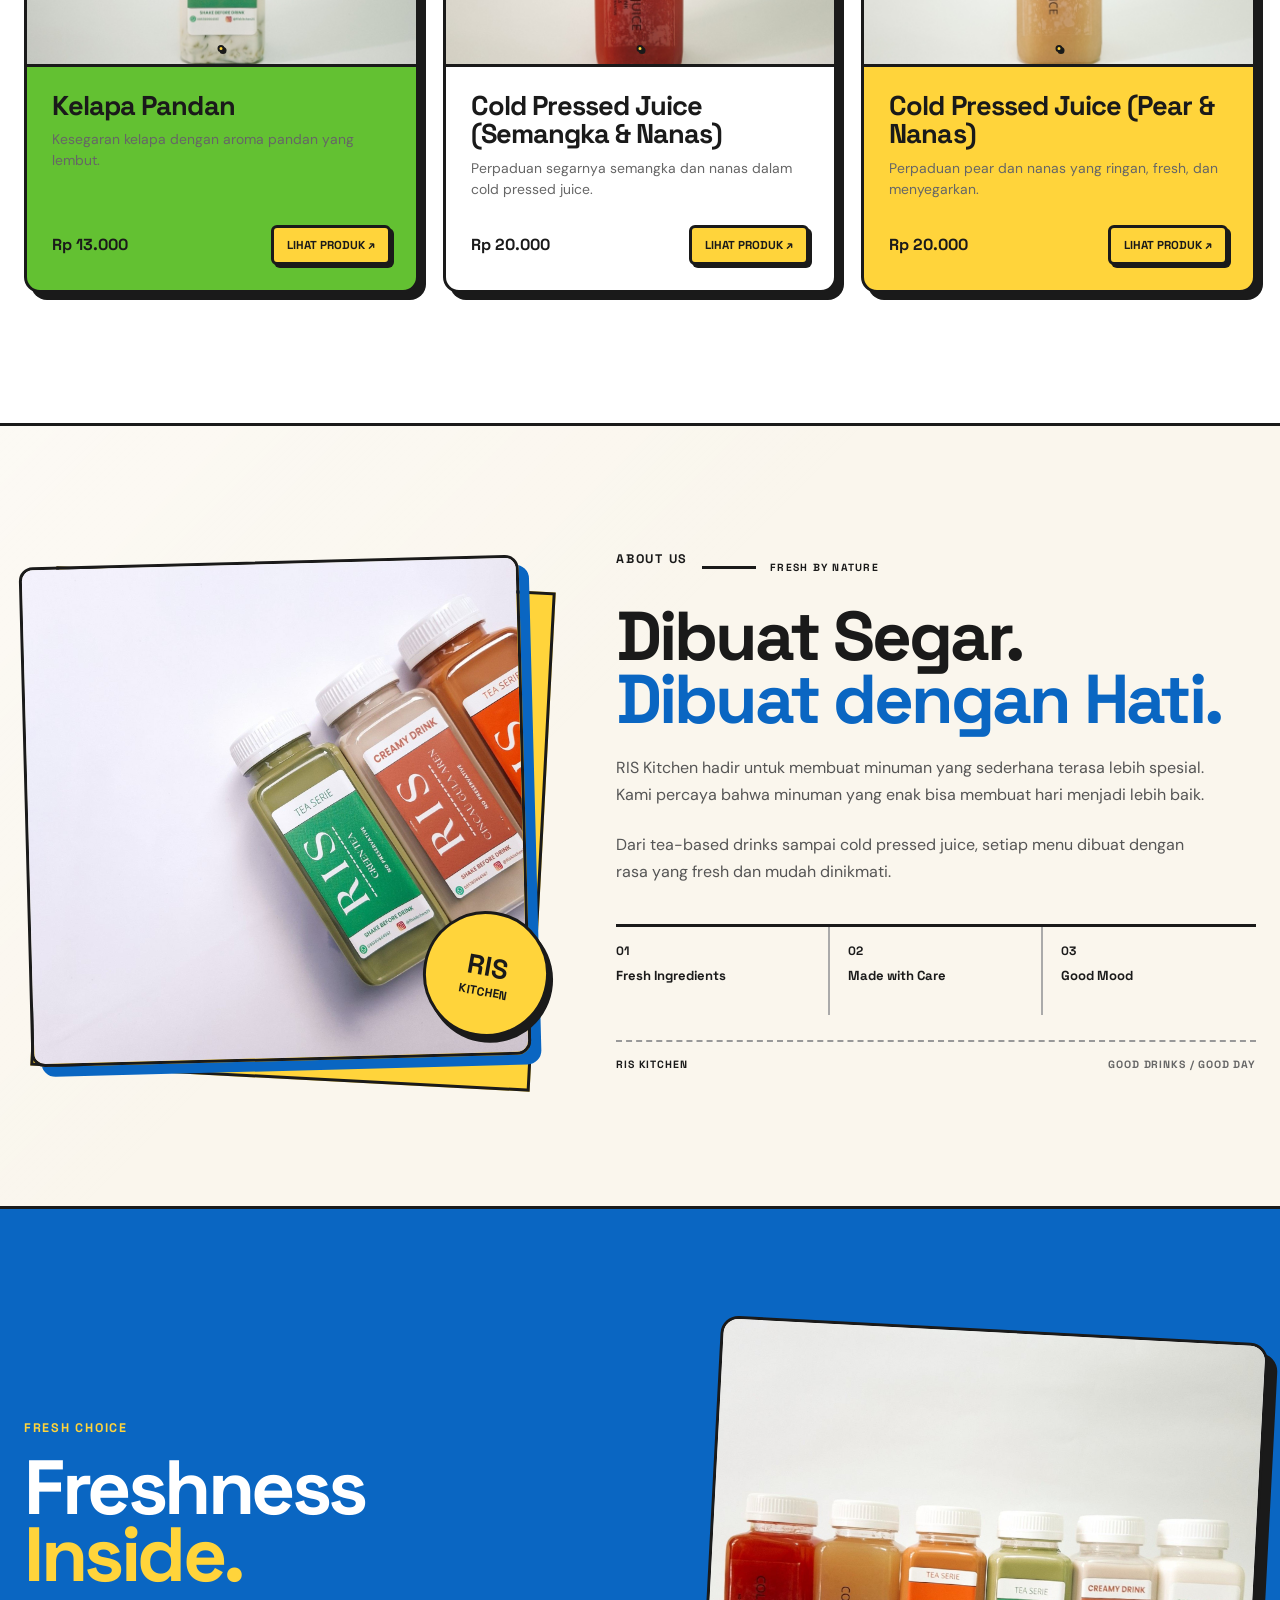
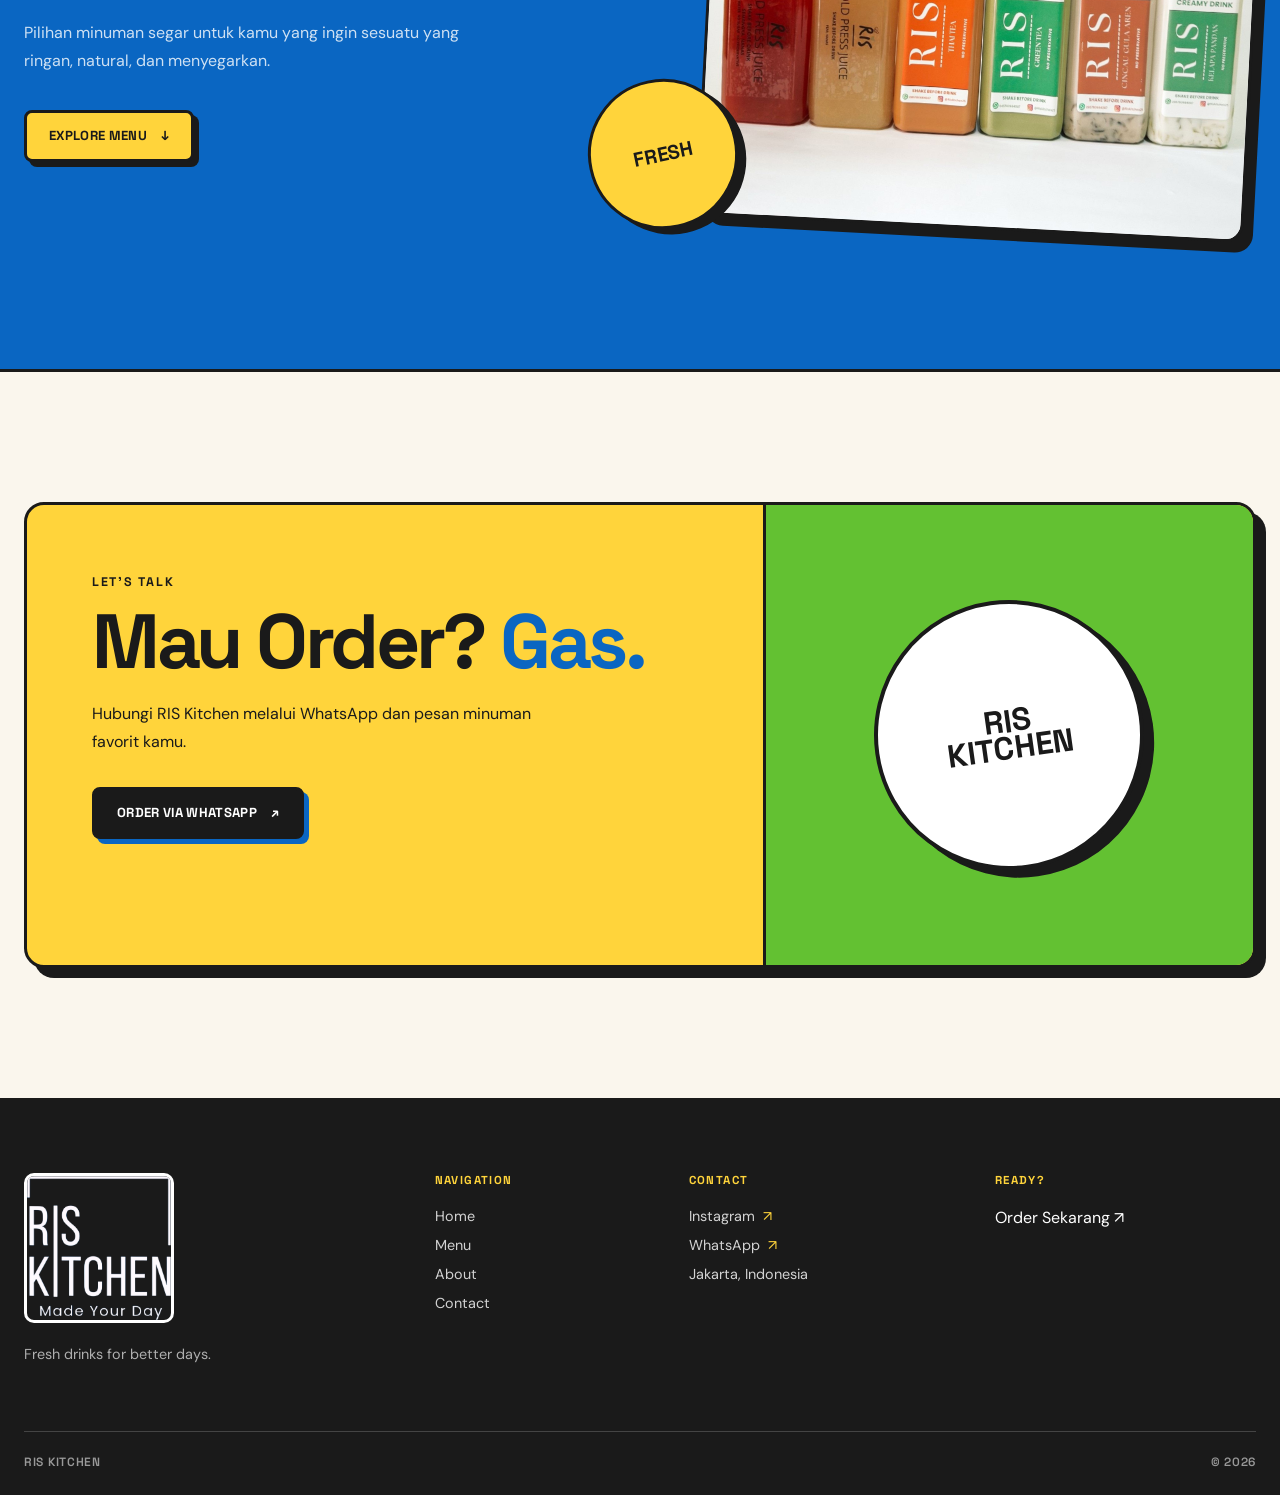
==== commit 96cfaf14: "update : change logo for navbar and footer" ====
--- a/index.html
+++ b/index.html
@@ -20,7 +20,7 @@
 <header class="navbar" id="navbar">
 <div class="container nav-container">
 <a class="logo-link" href="index.html">
-<img alt="RIS Kitchen" class="nav-logo" src="assets/Ris Kitchen_ Logo.webp"/>
+<img alt="RIS Kitchen" class="nav-logo" src="assets/logo_blue.webp"/>
 </a>
 <nav class="nav-menu">
 <a class="nav-link active" href="#home">Home</a>
@@ -72,10 +72,6 @@
                             Lihat Menu
                             <span>↓</span>
 </a>
-<a class="secondary-button" href="#about">
-                            Tentang Kami
-                            <span>↗</span>
-</a>
 <a class="secondary-button" data-order="" href="#order-modal">
                             Order Sekarang
                             <span>↗</span>
@@ -339,7 +335,7 @@
 <div class="footer-main">
 <div class="footer-brand">
 <a href="#home">
-<img alt="RIS Kitchen" class="footer-logo" src="assets/Ris Kitchen_ Logo.webp"/>
+<img alt="RIS Kitchen" class="footer-logo" src="assets/logo_white.webp"/>
 </a>
 <p>
                         Fresh drinks for better days.
@@ -358,7 +354,7 @@
 <span class="footer-title">
                         Contact
                     </span>
-<a href="https://instagram.com/riskitchen99" rel="noopener noreferrer" target="_blank">
+<a href="https://instagram.com/riskitchenid" rel="noopener noreferrer" target="_blank">
                         Instagram
                         <span>↗</span>
 </a>
@@ -374,7 +370,7 @@
 <span class="footer-title">
                         Ready?
                     </span>
-<a class="footer-order-button" data-order="" href="#order-modal" rel="noopener noreferrer" target="_blank">
+<a data-order="" href="#order-modal" rel="noopener noreferrer" target="_blank">
                         Order Sekarang
                         <span>↗</span>
 </a>
--- a/style.css
+++ b/style.css
@@ -3264,64 +3264,105 @@
 
 @media (max-width: 760px) {
     .about-section {
-        padding: 82px 0 92px;
+        padding: 62px 0 68px;
     }
 
     .about-grid {
-        gap: 52px;
+        gap: 34px;
     }
 
     .about-image-wrapper {
-        width: min(100%, 410px);
+        width: min(100%, 320px);
+        margin-inline: auto;
     }
 
     .about-image-wrapper::before {
-        inset: 12px -12px -12px 12px;
+        inset: 9px -9px -9px 9px;
+    }
+
+    .about-image {
+        border-radius: 12px;
+        box-shadow: 7px 7px 0 var(--brand-blue);
+        transform: rotate(-1deg);
     }
 
     .about-badge {
-        right: -10px;
-        bottom: 16px;
-        width: 108px;
-        height: 108px;
+        right: -6px;
+        bottom: 10px;
+        width: 88px;
+        height: 88px;
+        font-size: 0.62rem;
+        box-shadow: 4px 4px 0 var(--black);
+    }
+
+    .about-badge span {
+        font-size: 1.25rem;
     }
 
     .about-kicker-row {
-        gap: 10px;
-        margin-bottom: 16px;
+        gap: 8px;
+        margin-bottom: 12px;
+        flex-wrap: wrap;
     }
 
     .about-kicker-line {
-        width: 34px;
+        width: 28px;
     }
 
     .about-kicker-note {
-        font-size: 0.58rem;
+        font-size: 0.52rem;
     }
 
     .about-content h2 {
-        font-size: clamp(2.7rem, 11vw, 4.2rem);
+        max-width: 100%;
+        font-size: clamp(2.35rem, 10.5vw, 3.5rem);
+        line-height: 0.94;
+    }
+
+    .about-content > p {
+        margin-top: 15px;
+        font-size: 0.9rem;
+        line-height: 1.6;
     }
 
     .about-points {
-        grid-template-columns: 1fr;
+        grid-template-columns: repeat(3, 1fr);
+        margin-top: 24px;
     }
 
     .about-point,
     .about-point:not(:first-child) {
-        padding: 14px 0;
+        min-height: 72px;
+        padding: 12px 8px 10px;
+        border-right: 1px solid #AAA;
+        border-bottom: 0;
+    }
+
+    .about-point:first-child {
+        padding-left: 0;
+    }
+
+    .about-point:last-child {
+        padding-right: 0;
         border-right: 0;
-        border-bottom: 2px solid #AAA;
-    }
-
-    .about-point:last-child {
-        border-bottom: 0;
+    }
+
+    .about-point span {
+        margin-bottom: 5px;
+        font-size: 0.62rem;
+    }
+
+    .about-point strong {
+        display: block;
+        font-size: 0.68rem;
+        line-height: 1.25;
     }
 
     .about-signature {
-        align-items: flex-start;
-        flex-direction: column;
-        gap: 7px;
+        margin-top: 18px;
+        padding-top: 12px;
+        gap: 5px;
+        font-size: 0.55rem;
     }
 
     .about-signature span:last-child {
@@ -3332,3 +3373,57 @@
         font-size: 2rem;
     }
 }
+
+@media (max-width: 380px) {
+    .about-section {
+        padding-top: 54px;
+        padding-bottom: 60px;
+    }
+
+    .about-image-wrapper {
+        width: min(100%, 285px);
+    }
+
+    .about-badge {
+        width: 78px;
+        height: 78px;
+        right: -4px;
+        bottom: 8px;
+    }
+
+    .about-content h2 {
+        font-size: 2.2rem;
+    }
+
+    .about-content > p {
+        font-size: 0.86rem;
+    }
+
+    .about-point strong {
+        font-size: 0.62rem;
+    }
+}
+
+/* Final mobile About Us fix: stack image and content vertically */
+@media (max-width: 760px) {
+    .about-grid {
+        grid-template-columns: 1fr !important;
+        gap: 40px;
+    }
+
+    .about-image-wrapper {
+        width: min(100%, 320px);
+        margin-inline: auto;
+    }
+
+    .about-content {
+        width: 100%;
+        min-width: 0;
+    }
+
+    .about-content h2,
+    .about-content > p {
+        width: 100%;
+        max-width: none;
+    }
+}
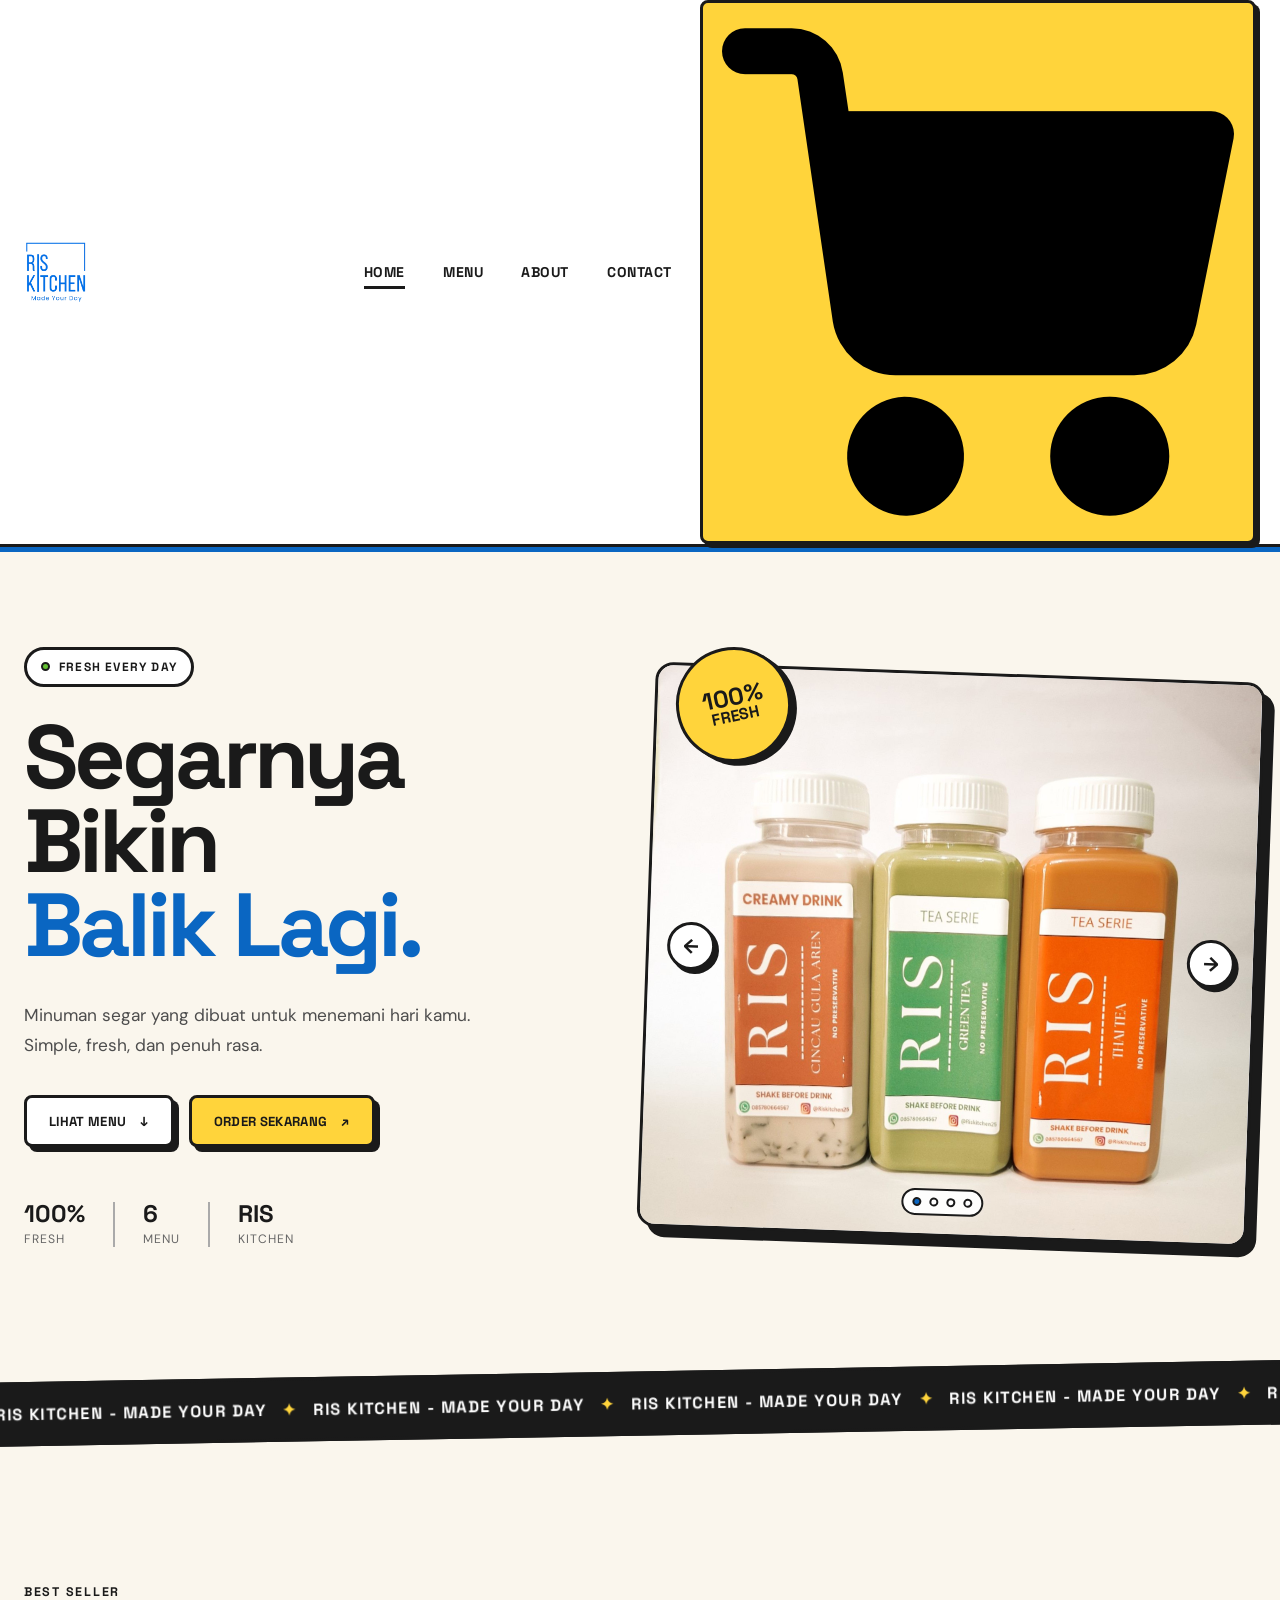
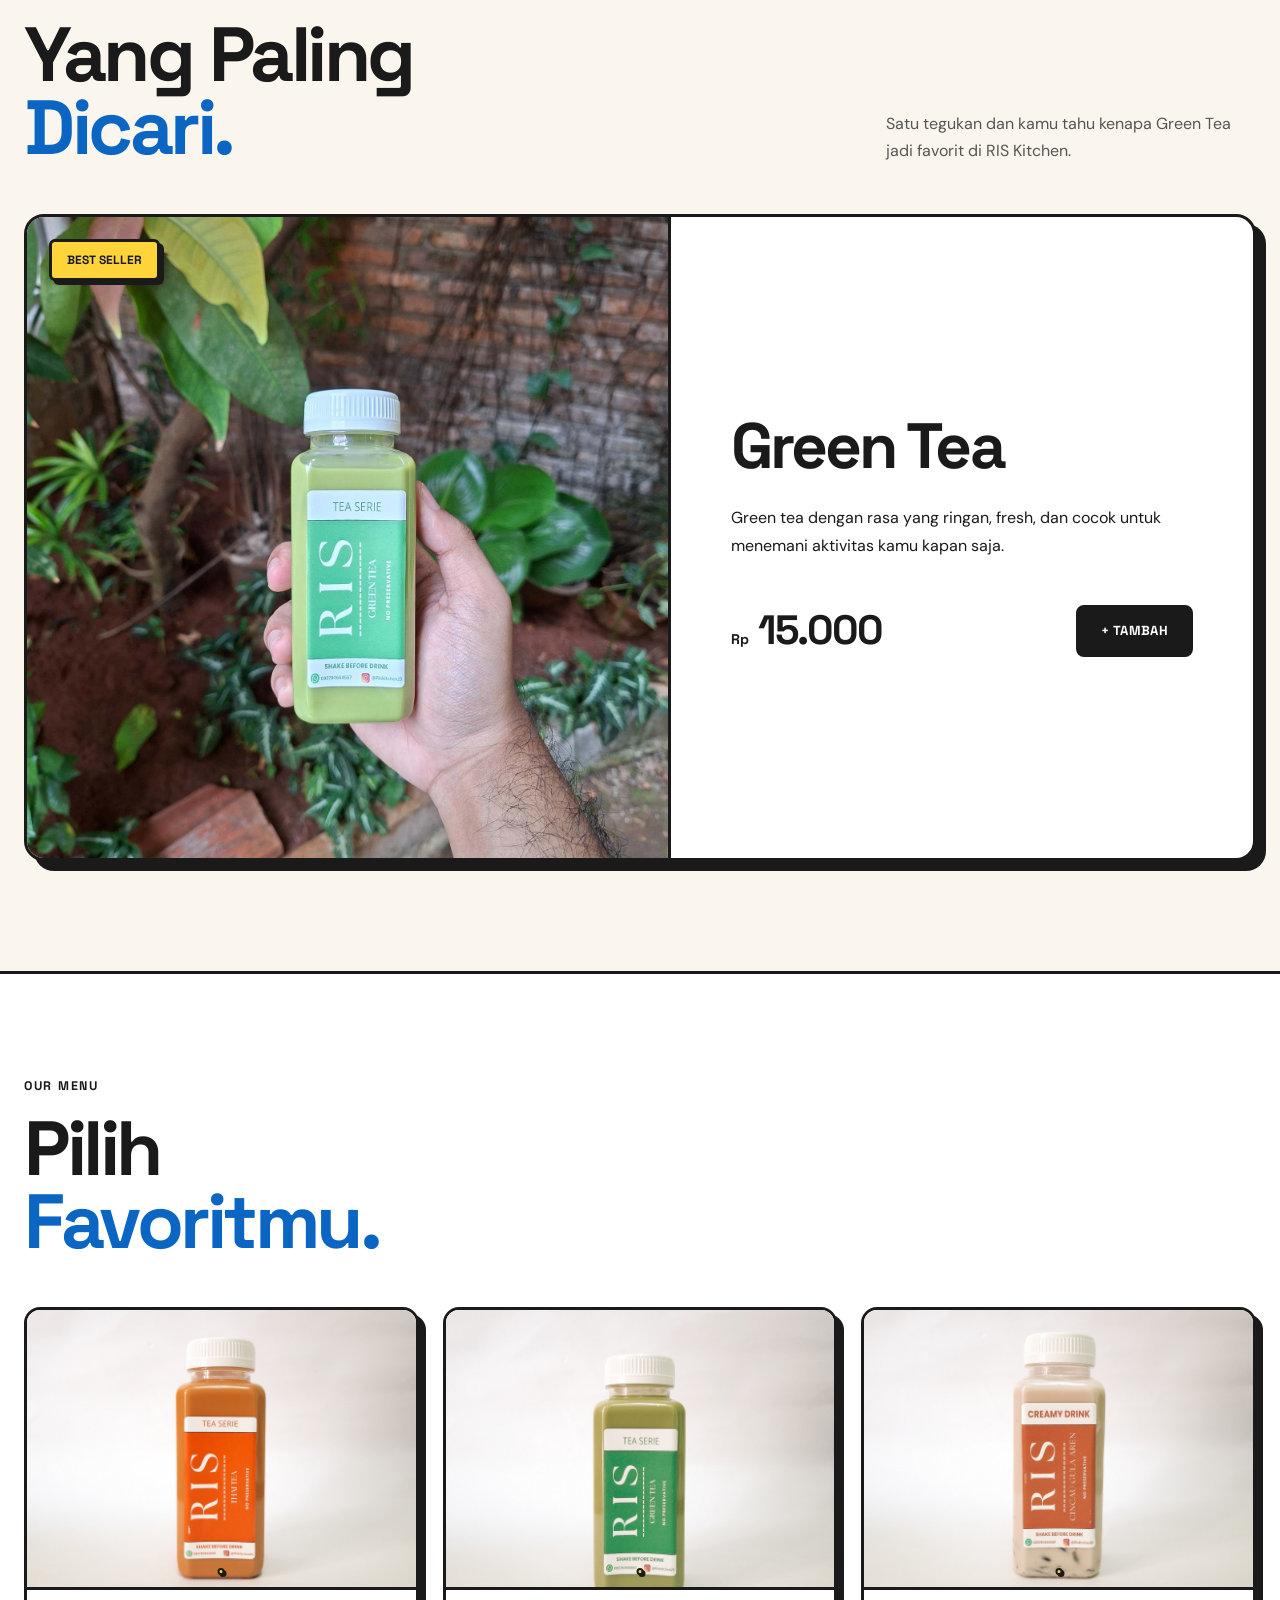
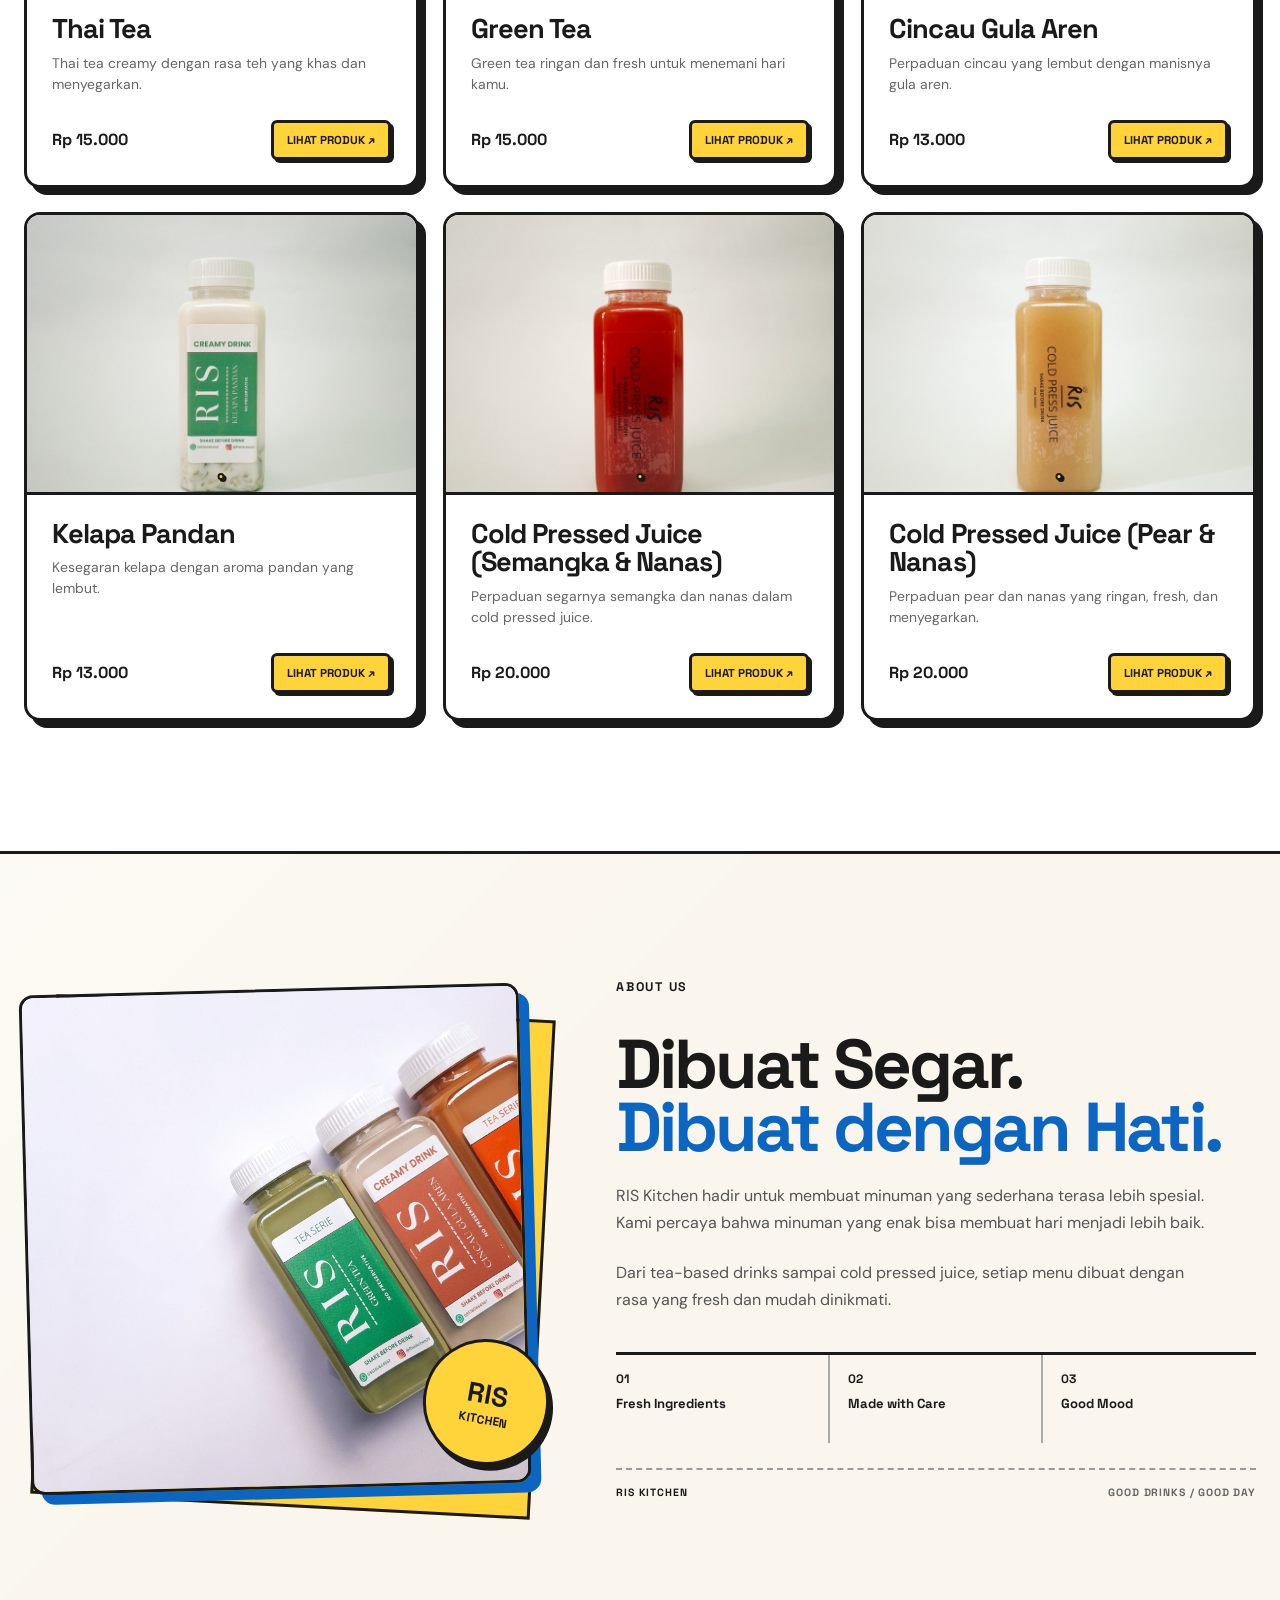
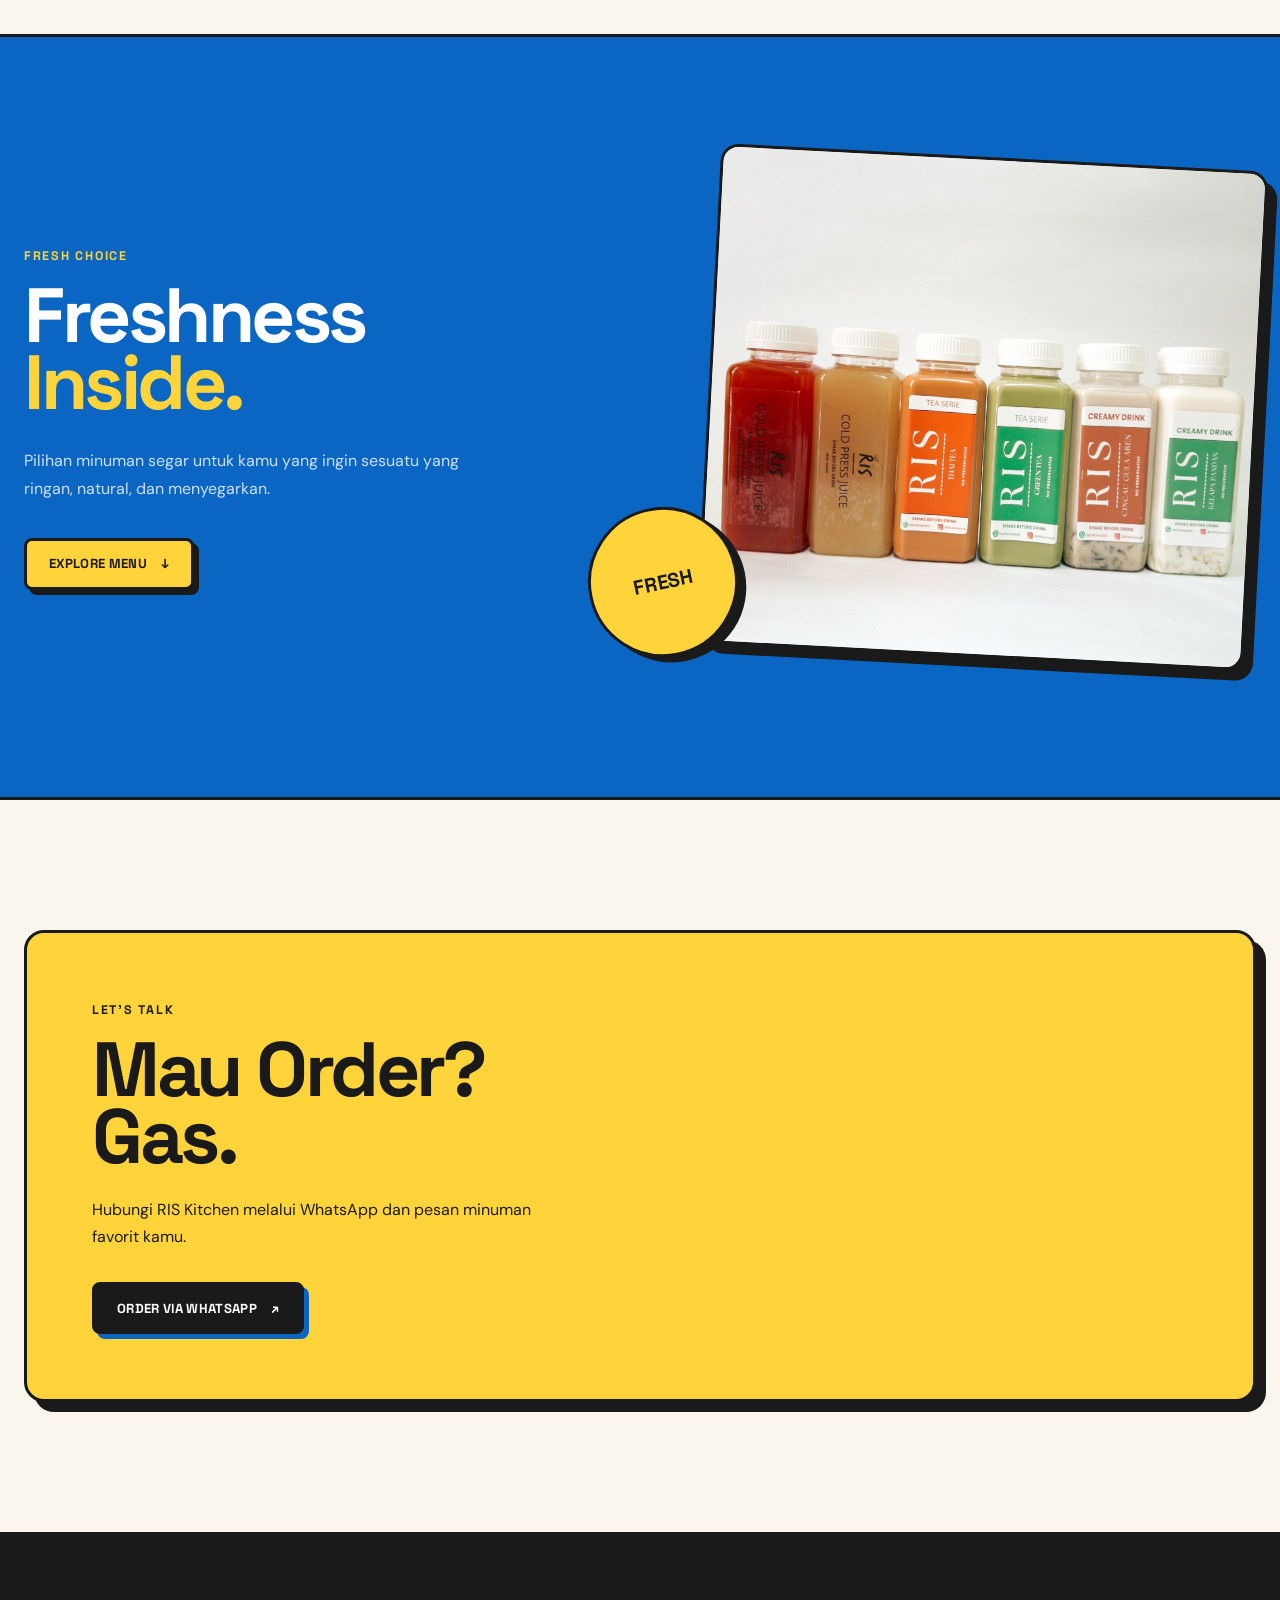
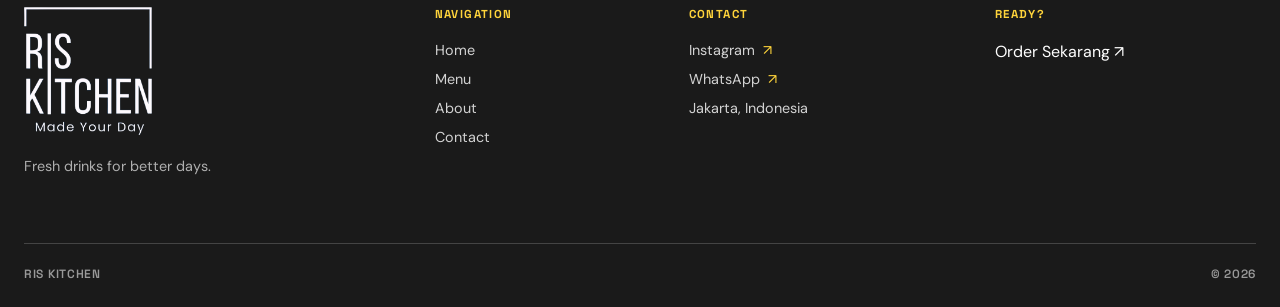
==== commit d4fe403a: "implementing cart system" ====
--- a/index.html
+++ b/index.html
@@ -18,35 +18,36 @@
          NAVBAR
     ========================== -->
 <header class="navbar" id="navbar">
-<div class="container nav-container">
-<a class="logo-link" href="index.html">
-<img alt="RIS Kitchen" class="nav-logo" src="assets/logo_blue.webp"/>
-</a>
-<nav class="nav-menu">
-<a class="nav-link active" href="#home">Home</a>
-<a class="nav-link" href="#menu">Menu</a>
-<a class="nav-link" href="#about">About</a>
-<a class="nav-link" href="#contact">Contact</a>
-</nav>
-<a class="nav-order" data-order="" href="#order-modal" rel="noopener noreferrer" target="_blank">
-                Order Sekarang
-                <span class="arrow">↗</span>
-</a>
-<button aria-label="Buka menu" class="mobile-menu-button" id="mobileMenuButton" type="button">
-<span></span>
-<span></span>
-<span></span>
-</button>
-</div>
-<div class="mobile-menu" id="mobileMenu">
-<a href="#home">Home</a>
-<a href="#menu">Menu</a>
-<a href="#about">About</a>
-<a href="#contact">Contact</a>
-<a data-order="" href="#order-modal" rel="noopener noreferrer" target="_blank">
-                Order Sekarang ↗
+    <div class="container nav-container">
+        <a class="logo-link" href="index.html">
+            <img alt="RIS Kitchen" class="nav-logo" src="assets/logo_blue.webp"/>
+        </a>
+        
+        <nav class="nav-menu">
+            <a class="nav-link active" href="#home">Home</a>
+            <a class="nav-link" href="#menu">Menu</a>
+            <a class="nav-link" href="#about">About</a>
+            <a class="nav-link" href="#contact">Contact</a>
+        </nav>
+
+        <div class="nav-actions-mobile">
+            <a class="nav-order" data-order="" href="#order-modal" rel="noopener noreferrer" target="_blank">
+                <img class="cart-icon" alt="cart" src="assets/cart.png">
             </a>
-</div>
+            <button aria-label="Buka menu" class="mobile-menu-button" id="mobileMenuButton" type="button">
+                <span></span>
+                <span></span>
+                <span></span>
+            </button>
+        </div>
+    </div>
+
+    <div class="mobile-menu" id="mobileMenu">
+        <a href="#home">Home</a>
+        <a href="#menu">Menu</a>
+        <a href="#about">About</a>
+        <a href="#contact">Contact</a>
+    </div>
 </header>
 <!-- =========================
          HERO
@@ -72,7 +73,7 @@
                             Lihat Menu
                             <span>↓</span>
 </a>
-<a class="secondary-button" data-order="" href="#order-modal">
+<a class="secondary-button" data-open-area-modal="">
                             Order Sekarang
                             <span>↗</span>
 </a>
@@ -159,12 +160,12 @@
                     </p>
 </div>
 <div class="featured-card">
-<div class="featured-image">
+<a class="featured-image" href="green-tea.html" aria-label="Lihat detail Green Tea">
 <img alt="Green Tea RIS Kitchen" src="assets/Green Tea 2.jpg"/>
 <div class="featured-tag">
                             BEST SELLER
                         </div>
-</div>
+</a>
 <div class="featured-content">
 <h3>Green Tea</h3>
 <p>
@@ -175,14 +176,9 @@
 <div class="featured-bottom">
 <div class="featured-price" aria-label="Harga Green Tea Rp 15.000"><span class="featured-price-currency">Rp</span><strong>15.000</strong></div>
 <div class="featured-actions">
-<a class="black-button" href="green-tea.html">
-                                    Lihat Produk
-                                    <span>↗</span>
-</a>
-<a class="black-button featured-order-button" data-order="" data-price="Rp 15.000" data-product="Green Tea" href="#order-modal">
-                                    Order Sekarang
-                                    <span>↗</span>
-</a>
+<button class="black-button featured-add-button" type="button" data-add-to-cart="green-tea">
+                                    + Tambah
+                                </button>
 </div>
 </div>
 </div>
@@ -223,8 +219,6 @@
 <div class="about-content">
 <div class="about-kicker-row">
 <span class="section-eyebrow">ABOUT US</span>
-<span class="about-kicker-line" aria-hidden="true"></span>
-<span class="about-kicker-note">FRESH BY NATURE</span>
 </div>
 <h2>
                         Dibuat Segar.
@@ -306,24 +300,16 @@
                         </span>
 <h2>
                             Mau Order?
-                            <span>Gas.</span>
+                            <br>Gas.
 </h2>
 <p>
                             Hubungi RIS Kitchen melalui WhatsApp
                             dan pesan minuman favorit kamu.
                         </p>
-<a class="contact-button" data-order="" href="#order-modal" rel="noopener noreferrer" target="_blank">
-                            Order via WhatsApp
-                            <span>↗</span>
-</a>
-</div>
-<div class="contact-decoration">
-<div class="contact-circle">
-                            RIS<br/>
-                            KITCHEN
-                        </div>
-</div>
-</div>
+<button type="button" class="contact-button" data-open-area-modal="">
+    Order via WhatsApp
+    <span>↗</span>
+</button>
 </div>
 </section>
 </main>
@@ -370,7 +356,7 @@
 <span class="footer-title">
                         Ready?
                     </span>
-<a data-order="" href="#order-modal" rel="noopener noreferrer" target="_blank">
+<a data-open-area-modal="" style="cursor: pointer; ">
                         Order Sekarang
                         <span>↗</span>
 </a>
--- a/style.css
+++ b/style.css
@@ -163,22 +163,8 @@
 }
 
 .nav-logo {
-    width: 145px;
+    width: 64px;
     height: auto;
-
-    border: 3px solid var(--black);
-    border-radius: 10px;
-
-    box-shadow: 4px 4px 0 var(--black);
-
-    transition:
-        transform 0.2s ease,
-        box-shadow 0.2s ease;
-}
-
-.logo-link:hover .nav-logo {
-    transform: translate(2px, 2px);
-    box-shadow: 2px 2px 0 var(--black);
 }
 
 .nav-menu {
@@ -420,19 +406,19 @@
 }
 
 .primary-button {
-    background: var(--black);
-    color: var(--white);
-
-    box-shadow: 5px 5px 0 var(--brand-blue);
+    background: var(--white);
+    color: var(--black);
+
+    box-shadow: 5px 5px 0 var(--black);
 }
 
 .primary-button:hover {
     transform: translate(3px, 3px);
-    box-shadow: 2px 2px 0 var(--brand-blue);
+    box-shadow: 2px 2px 0 var(--black);
 }
 
 .secondary-button {
-    background: var(--white);
+    background: var(--yellow);
     box-shadow: 5px 5px 0 var(--black);
 }
 
@@ -689,7 +675,7 @@
     border: var(--border);
     border-radius: 20px;
 
-    background: var(--green);
+    background: var(--white);
 
     box-shadow: 10px 10px 0 var(--black);
 }
@@ -1406,11 +1392,8 @@
 }
 
 .footer-logo {
-    width: 150px;
+    width: 128px;
     height: auto;
-
-    border: 3px solid var(--white);
-    border-radius: 10px;
 }
 
 .footer-brand p {
@@ -1685,7 +1668,8 @@
     }
 
     .nav-logo {
-        width: 125px;
+        width: 64px;
+        height: auto;
     }
 
     .nav-menu,
@@ -2682,7 +2666,7 @@
 ========================================================= */
 
 .nav-logo {
-    width: 128px;
+    width: 64px;
 }
 
 .featured-actions {
@@ -2871,7 +2855,7 @@
 
 @media (max-width: 760px) {
     .nav-logo {
-        width: 110px;
+        width: 64px;
     }
 
     .hero-section {
@@ -2990,7 +2974,7 @@
     }
 
     .nav-logo {
-        width: 104px;
+        width: 64px;
     }
 
     .hero-content h1 {
@@ -3046,7 +3030,7 @@
 
 /* Header logo: slightly smaller while keeping the original treatment. */
 .nav-logo {
-    width: 116px;
+    width: 64px;
 }
 
 /* About Us: square image presentation, shorter and more balanced. */
@@ -3074,7 +3058,7 @@
 
 @media (max-width: 760px) {
     .nav-logo {
-        width: 102px;
+        width: 64px;
     }
 
     .about-grid {
@@ -3094,7 +3078,7 @@
 
 @media (max-width: 430px) {
     .nav-logo {
-        width: 96px;
+        width: 64px;
     }
 
     .about-image-wrapper {
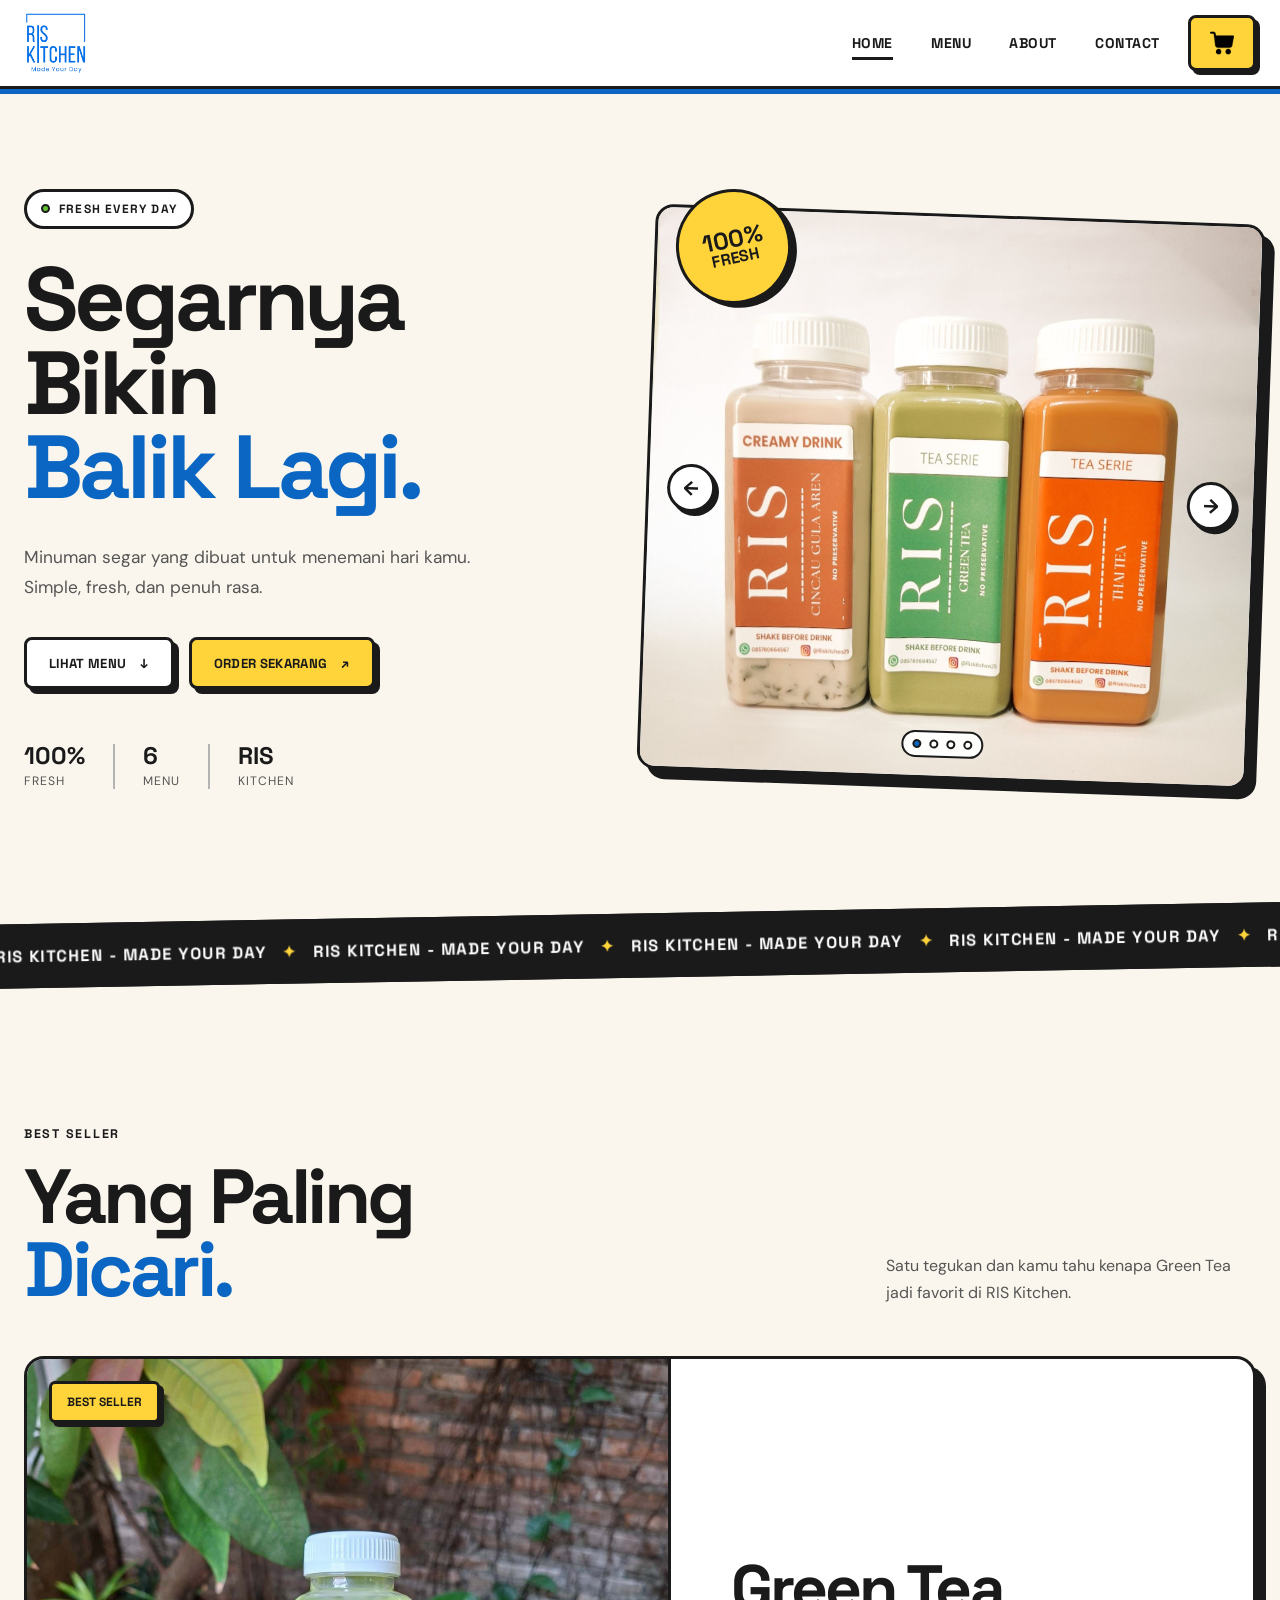
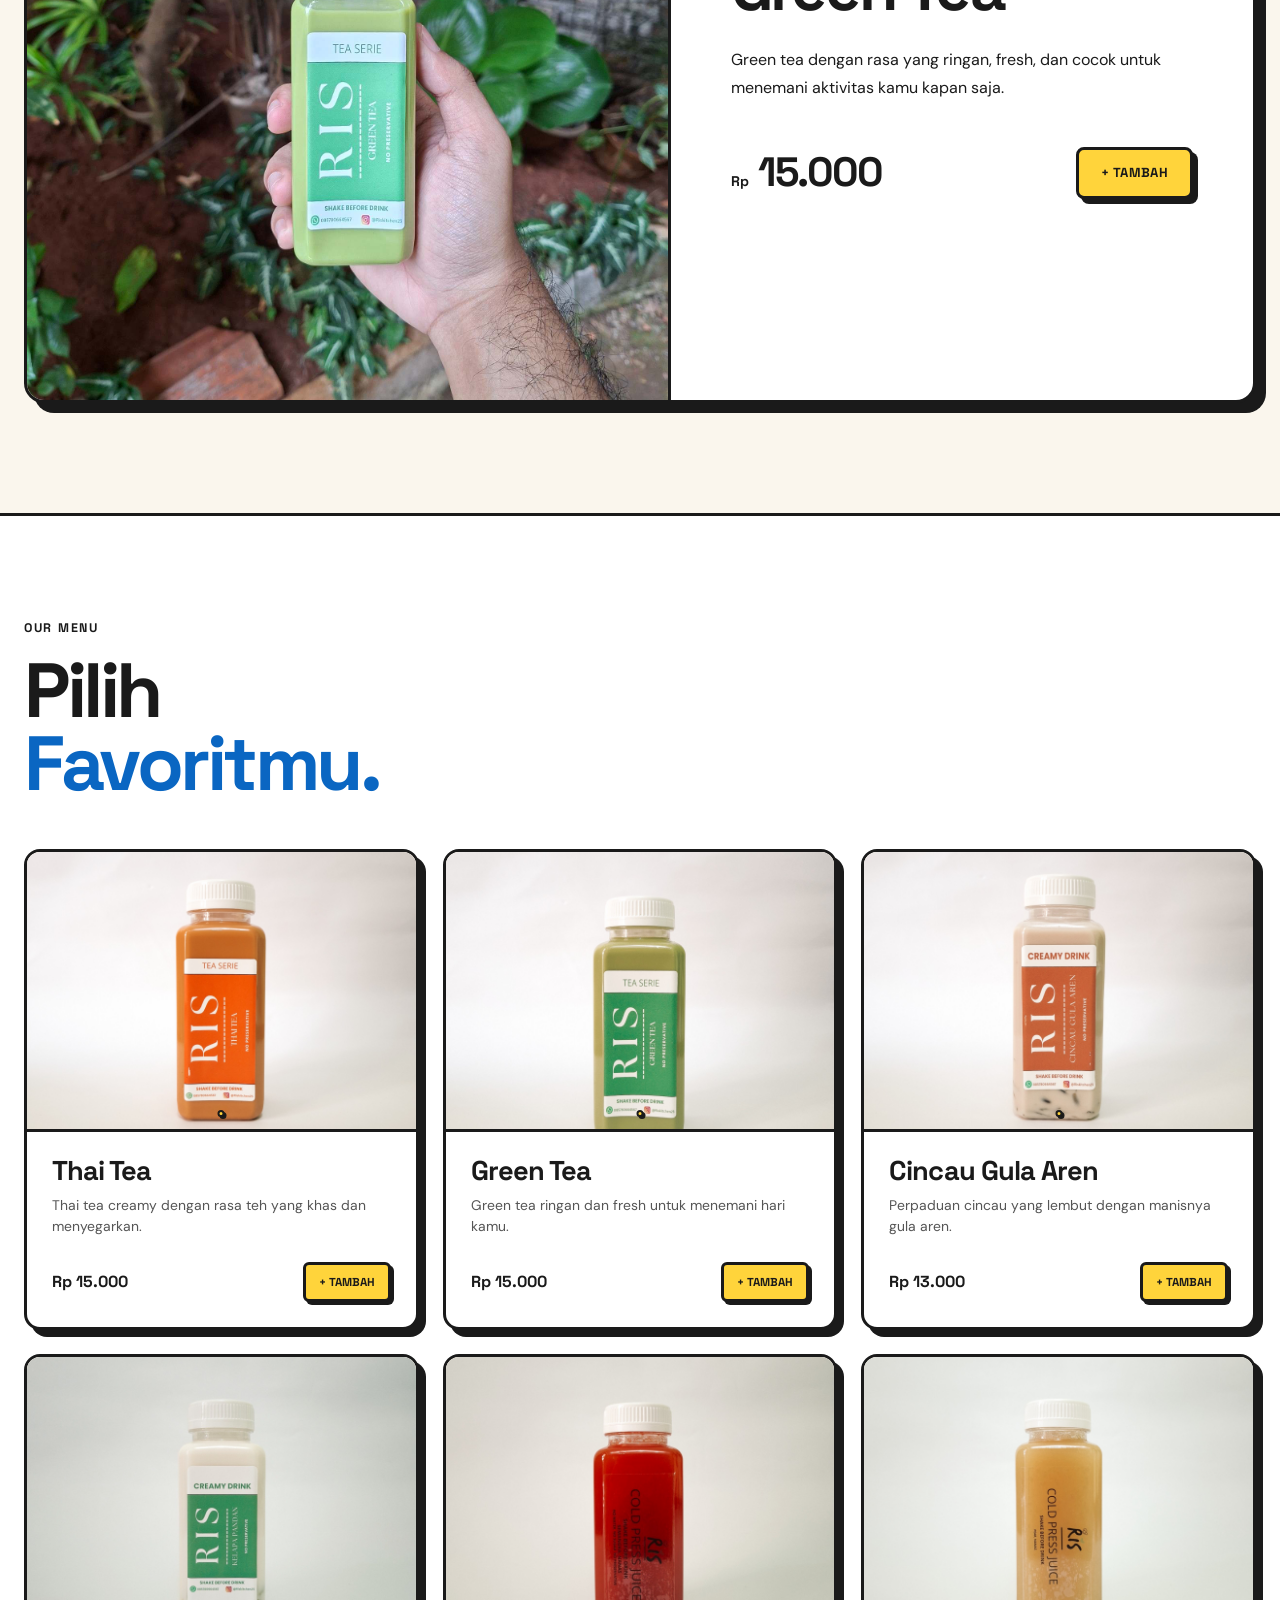
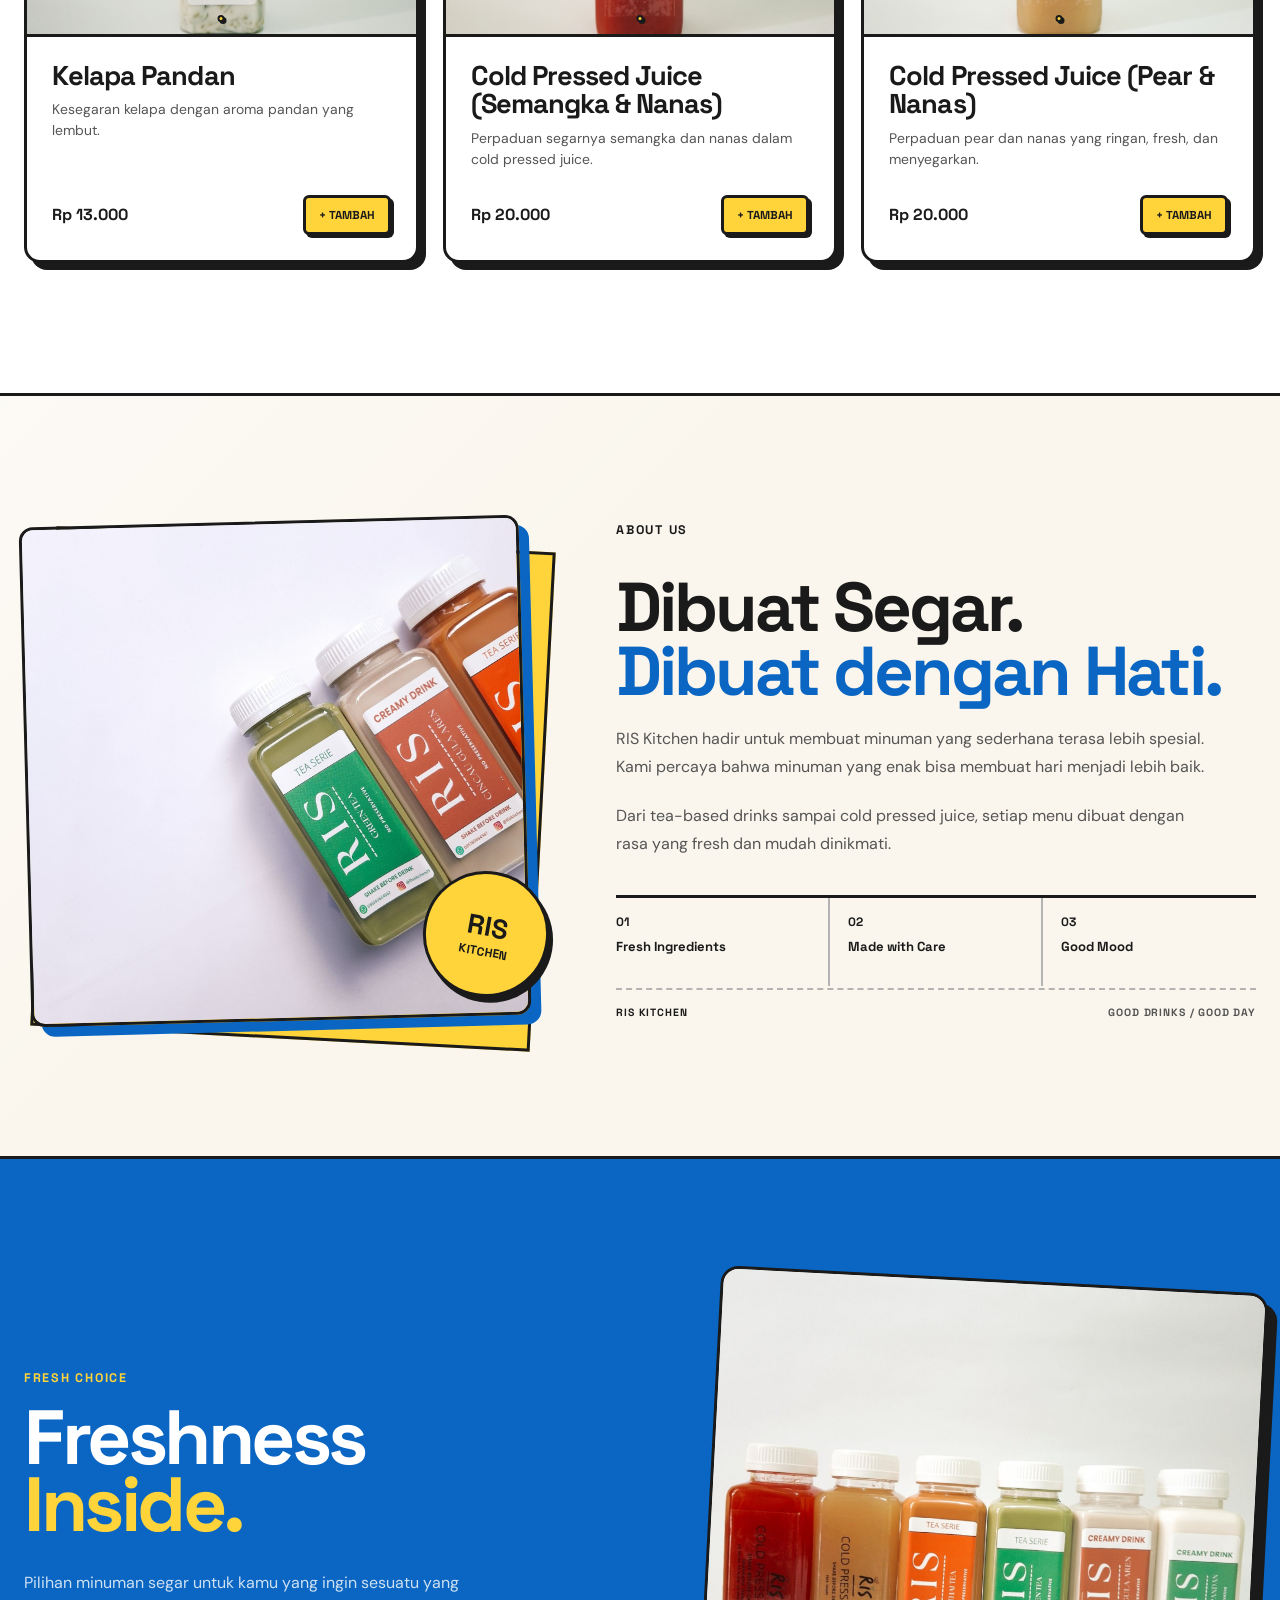
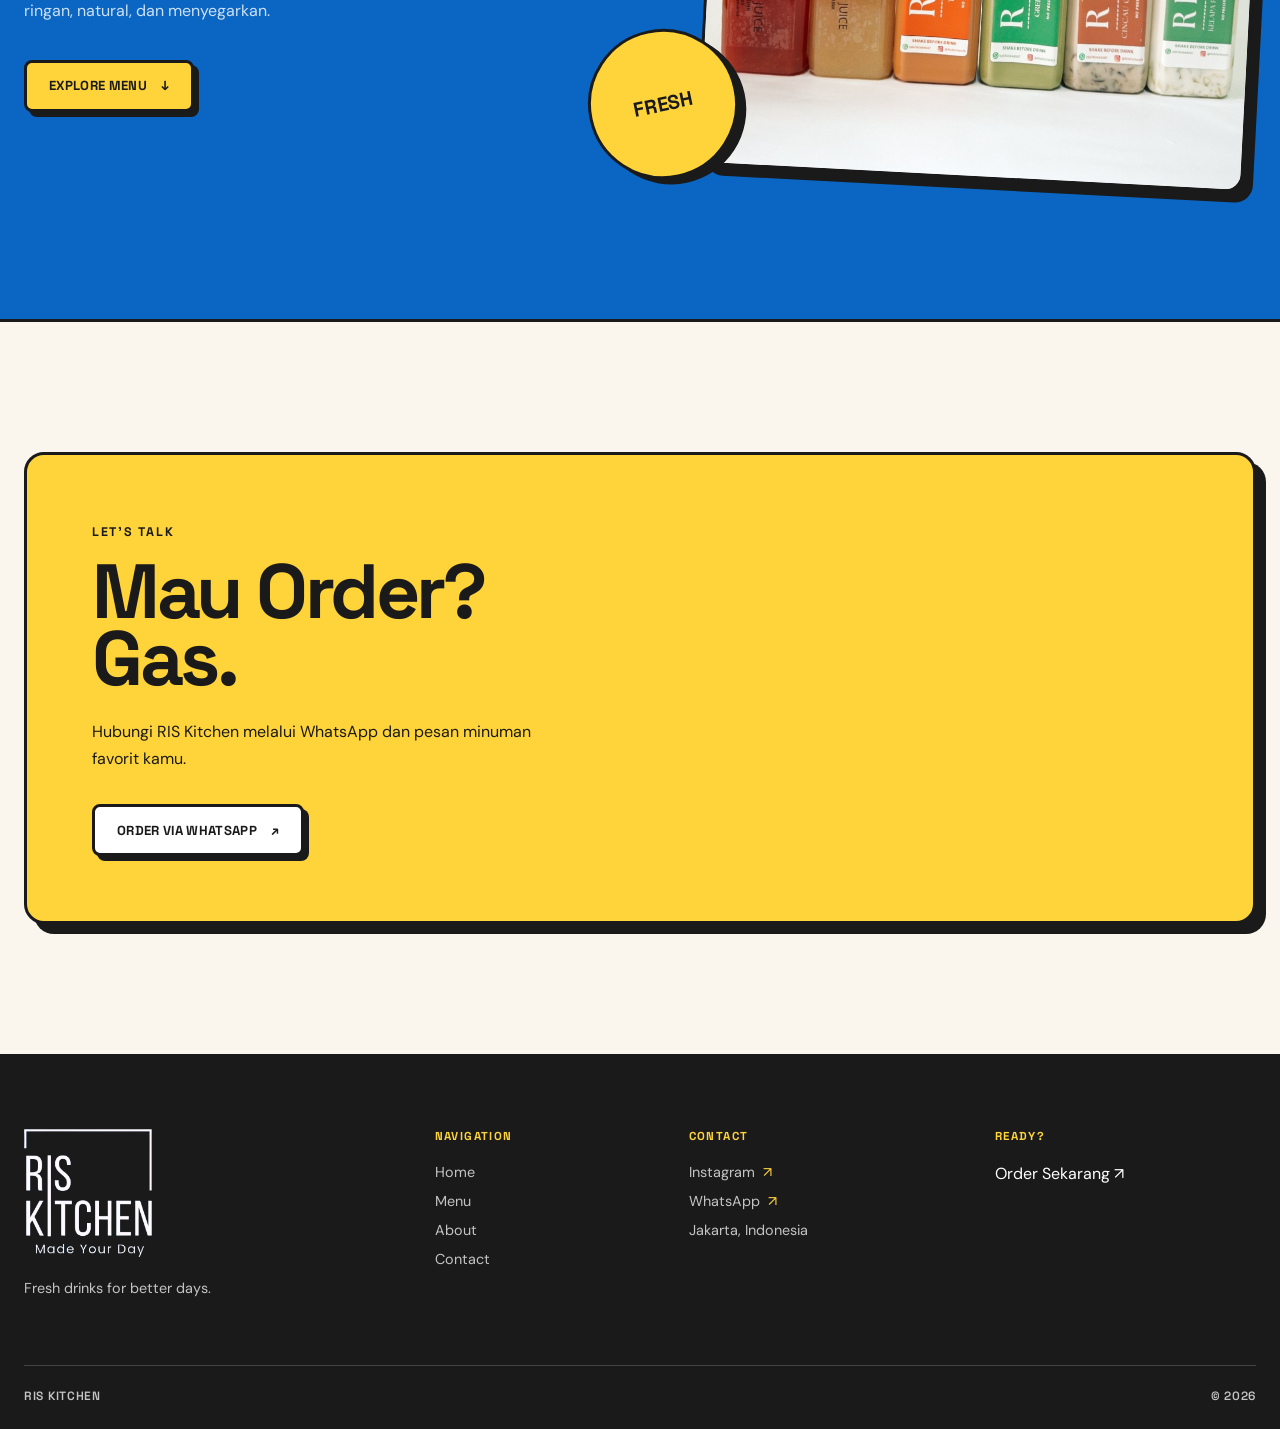
==== commit d2c75cf5: "fix: navigating to index and adding favicon" ====
--- a/index.html
+++ b/index.html
@@ -4,7 +4,7 @@
 <head>
 <meta charset="utf-8"/>
 <meta content="width=device-width, initial-scale=1.0" name="viewport"/>
-<title>RIS Kitchen — Fresh Drinks, Good Mood</title>
+<title>RIS Kitchen — Made Your Day</title>
 <meta content="RIS Kitchen menyediakan minuman segar seperti Thai Tea, Green Tea, Cincau Gula Aren, Kelapa Pandan, dan Cold Pressed Juice." name="description"/>
 <!-- Google Fonts -->
 <link href="https://fonts.googleapis.com" rel="preconnect"/>
@@ -12,6 +12,8 @@
 <link href="https://fonts.googleapis.com/css2?family=DM+Sans:wght@400;500;600;700&amp;family=Space+Grotesk:wght@400;500;600;700&amp;family=Syne:wght@600;700;800&amp;display=swap" rel="stylesheet"/>
 <!-- CSS -->
 <link href="style.css" rel="stylesheet"/>
+<!-- Favicon -->
+<link rel="icon" type="image/x-icon" href="/assets/logo.webp">
 </head>
 <body>
 <!-- =========================
--- a/style.css
+++ b/style.css
@@ -20,8 +20,16 @@
     --yellow: #FFD43B;
     --green: #63C132;
     --orange: #F28C28;
+    --red: #E5484D;
 
     --white: #FFFFFF;
+
+    --gray-700: #555555;
+    --gray-500: #8C8C8C;
+    --gray-300: #CCCCCC;
+    --gray-200: #B3B3B3;
+    --gray-on-dark: #C4C4C4;
+    --border-on-dark: #444444;
 
     --border: 3px solid var(--black);
     --shadow: 7px 7px 0 var(--black);
@@ -127,7 +135,7 @@
     font-size: 1rem;
     line-height: 1.7;
 
-    color: #555;
+    color: var(--gray-700);
 }
 
 
@@ -242,6 +250,11 @@
     font-size: 1rem;
 }
 
+.cart-icon {
+    width: 24px;
+    height: auto;
+}
+
 
 /* =========================================================
    MOBILE NAV
@@ -364,7 +377,7 @@
     font-size: 1.08rem;
     line-height: 1.75;
 
-    color: #4D4D4D;
+    color: var(--gray-700);
 }
 
 .hero-actions {
@@ -443,7 +456,7 @@
     padding-right: 28px;
     margin-right: 28px;
 
-    border-right: 2px solid #AAA;
+    border-right: 2px solid var(--gray-200);
 }
 
 .hero-info > div:last-child {
@@ -460,7 +473,7 @@
     margin-top: 5px;
 
     font-size: 0.76rem;
-    color: #666;
+    color: var(--gray-700);
 
     text-transform: uppercase;
     letter-spacing: 0.08em;
@@ -683,6 +696,8 @@
 .featured-image {
     position: relative;
 
+    display: block;
+
     min-height: 520px;
 
     overflow: hidden;
@@ -690,6 +705,8 @@
     border-right: var(--border);
 
     background: var(--white);
+
+    cursor: pointer;
 }
 
 .featured-image img {
@@ -911,7 +928,7 @@
 .product-card-content p {
     margin-top: 9px;
 
-    color: #666;
+    color: var(--gray-700);
 
     font-size: 0.87rem;
     line-height: 1.5;
@@ -934,7 +951,7 @@
     font-weight: 800;
 }
 
-.product-view-button {
+.product-add-button {
     display: inline-flex;
     align-items: center;
     justify-content: center;
@@ -945,6 +962,7 @@
     border-radius: 6px;
 
     background: var(--yellow);
+    color: var(--black);
 
     font-family: var(--font-nav);
     font-size: 0.72rem;
@@ -953,13 +971,15 @@
     text-transform: uppercase;
 
     box-shadow: 3px 3px 0 var(--black);
+    cursor: pointer;
 
     transition:
         transform 0.15s ease,
-        box-shadow 0.15s ease;
-}
-
-.product-view-button:hover {
+        box-shadow 0.15s ease,
+        background 0.15s ease;
+}
+
+.product-add-button:hover {
     transform: translate(2px, 2px);
     box-shadow: 1px 1px 0 var(--black);
 }
@@ -1080,7 +1100,7 @@
 
     margin-top: 28px;
 
-    color: #555;
+    color: var(--gray-700);
 
     font-size: 1rem;
     line-height: 1.8;
@@ -1101,7 +1121,7 @@
 
     padding: 22px 18px 0 0;
 
-    border-right: 2px solid #AAA;
+    border-right: 2px solid var(--gray-200);
 }
 
 .about-point:not(:first-child) {
@@ -1310,15 +1330,15 @@
 .contact-button {
     margin-top: 32px;
 
-    background: var(--black);
-    color: var(--white);
-
-    box-shadow: 5px 5px 0 var(--brand-blue);
+    background: var(--white);
+    color: var(--black);
+
+    box-shadow: 5px 5px 0 var(--black);
 }
 
 .contact-button:hover {
     transform: translate(3px, 3px);
-    box-shadow: 2px 2px 0 var(--brand-blue);
+    box-shadow: 2px 2px 0 var(--black);
 }
 
 .contact-decoration {
@@ -1401,7 +1421,7 @@
 
     margin-top: 20px;
 
-    color: #AFAFAF;
+    color: var(--gray-on-dark);
 
     font-size: 0.9rem;
     line-height: 1.6;
@@ -1433,7 +1453,7 @@
 .footer-contact > span:not(.footer-title) {
     margin-bottom: 11px;
 
-    color: #D3D3D3;
+    color: var(--gray-on-dark);
 
     font-size: 0.9rem;
 
@@ -1474,9 +1494,9 @@
 
     padding-top: 22px;
 
-    border-top: 1px solid #444;
-
-    color: #999;
+    border-top: 1px solid var(--border-on-dark);
+
+    color: var(--gray-on-dark);
 
     font-family: var(--font-nav);
     font-size: 0.75rem;
@@ -1544,7 +1564,7 @@
 
     margin-top: 25px;
 
-    color: #555;
+    color: var(--gray-700);
 
     font-size: 1rem;
     line-height: 1.8;
@@ -1651,6 +1671,13 @@
    16. RESPONSIVE — MOBILE
 ========================================================= */
 
+/* Penampung tombol cart & sandwich agar sejajar secara default */
+.nav-actions-mobile {
+    display: flex;
+    align-items: center;
+    gap: 12px;
+}
+
 @media (max-width: 760px) {
 
     .container {
@@ -1658,7 +1685,6 @@
     }
 
     /* NAV */
-
     .navbar {
         box-shadow: 0 4px 0 var(--brand-blue);
     }
@@ -1672,9 +1698,13 @@
         height: auto;
     }
 
-    .nav-menu,
+    .nav-menu {
+        display: none !important;
+    }
+
     .nav-order {
-        display: none;
+        display: inline-flex !important;
+        padding: 10px 14px;
     }
 
     .mobile-menu-button {
@@ -1682,10 +1712,10 @@
     }
 
     .mobile-menu {
-        padding: 10px 14px 22px;
-
+        display: none;
+        width: 100%;
+        padding: 10px 24px 22px;
         border-top: 3px solid var(--black);
-
         background: var(--white);
     }
 
@@ -1696,31 +1726,21 @@
 
     .mobile-menu a {
         padding: 15px 5px;
-
-        border-bottom: 1px solid #CCC;
-
+        border-bottom: 1px solid var(--gray-300);
         font-family: var(--font-nav);
         font-size: 0.85rem;
         font-weight: 700;
-
         text-transform: uppercase;
+        margin-top: 0;
+        background: transparent;
+        border-radius: 0;
+        box-shadow: none;
+        text-align: left;
     }
 
     .mobile-menu a:last-child {
-        margin-top: 10px;
-
-        padding: 14px;
-
-        border: 3px solid var(--black);
-        border-radius: 7px;
-
-        background: var(--yellow);
-
-        text-align: center;
-
-        box-shadow: 4px 4px 0 var(--black);
-    }
-
+        border-bottom: none;
+    }
 
     /* HERO */
 
@@ -1943,7 +1963,7 @@
         padding: 17px 0;
 
         border-right: 0;
-        border-bottom: 1px solid #AAA;
+        border-bottom: 1px solid var(--gray-200);
     }
 
     .about-point:last-child {
@@ -2676,14 +2696,22 @@
     align-items: center;
 }
 
-.featured-order-button {
+.featured-add-button {
     background: var(--yellow);
     color: var(--black);
     box-shadow: 5px 5px 0 var(--black);
-}
-
-.featured-order-button:hover {
+    cursor: pointer;
+}
+
+.featured-add-button:hover {
     box-shadow: 2px 2px 0 var(--black);
+}
+
+.featured-add-button.is-added,
+.product-add-button.is-added,
+.product-detail-actions .primary-button.is-added {
+    background: var(--green);
+    color: var(--black);
 }
 
 body.modal-open {
@@ -2746,7 +2774,7 @@
 
 .order-modal-dialog p {
     margin-top: 14px;
-    color: #555;
+    color: var(--gray-700);
 }
 
 .order-modal-close {
@@ -2934,7 +2962,7 @@
         padding-top: 17px;
     }
 
-    .product-view-button {
+    .product-add-button {
         width: 100%;
         min-height: 42px;
     }
@@ -3005,7 +3033,7 @@
         font-size: 0.7rem;
     }
 
-    .product-view-button {
+    .product-add-button {
         padding: 9px 8px;
         font-size: 0.64rem;
     }
@@ -3208,7 +3236,7 @@
 .about-point {
     min-height: 88px;
     padding: 16px 18px 14px 0;
-    border-right: 2px solid #AAA;
+    border-right: 2px solid var(--gray-200);
 }
 
 .about-point:not(:first-child) {
@@ -3232,9 +3260,9 @@
     align-items: center;
     justify-content: space-between;
     gap: 20px;
-    margin-top: 25px;
+    margin-top: 2px;
     padding-top: 16px;
-    border-top: 2px dashed #999;
+    border-top: 2px dashed var(--gray-200);
     font-family: var(--font-nav);
     font-size: 0.66rem;
     font-weight: 800;
@@ -3242,7 +3270,7 @@
 }
 
 .about-signature span:last-child {
-    color: #666;
+    color: var(--gray-700);
     text-align: right;
 }
 
@@ -3318,7 +3346,7 @@
     .about-point:not(:first-child) {
         min-height: 72px;
         padding: 12px 8px 10px;
-        border-right: 1px solid #AAA;
+        border-right: 1px solid var(--gray-200);
         border-bottom: 0;
     }
 
@@ -3343,7 +3371,7 @@
     }
 
     .about-signature {
-        margin-top: 18px;
+        margin-top: 2px;
         padding-top: 12px;
         gap: 5px;
         font-size: 0.55rem;
@@ -3411,3 +3439,332 @@
         max-width: none;
     }
 }
+
+
+/* =========================================================
+   22. CART SYSTEM
+========================================================= */
+
+/* -- Cart badge on nav "Order Sekarang" triggers -- */
+
+.nav-order,
+.mobile-menu a[data-order] {
+    position: relative;
+}
+
+.cart-badge {
+    display: none;
+    align-items: center;
+    justify-content: center;
+
+    min-width: 20px;
+    height: 20px;
+    padding: 0 5px;
+
+    border: 2px solid var(--black);
+    border-radius: 999px;
+
+    background: var(--red);
+    color: var(--white);
+
+    font-family: var(--font-nav);
+    font-size: 0.68rem;
+    font-weight: 800;
+    line-height: 1;
+}
+
+.nav-order .cart-badge {
+    position: absolute;
+    top: -10px;
+    right: -10px;
+}
+
+.mobile-menu a[data-order] .cart-badge {
+    margin-left: 10px;
+}
+
+.cart-badge.is-visible {
+    display: inline-flex;
+}
+
+/* -- Add-to-cart feedback state -- */
+
+.product-add-button.is-added,
+.featured-add-button.is-added,
+.product-detail-actions .primary-button.is-added {
+    background: var(--green);
+    color: var(--black);
+}
+
+/* -- Cart drawer -- */
+
+.cart-drawer {
+    position: fixed;
+    inset: 0;
+    z-index: 3100;
+}
+
+.cart-drawer[hidden] {
+    display: none;
+}
+
+.cart-drawer-overlay {
+    position: absolute;
+    inset: 0;
+    background: rgba(26, 26, 26, 0.68);
+    opacity: 0;
+    transition: opacity 0.18s ease;
+}
+
+.cart-drawer-panel {
+    position: absolute;
+    top: 0;
+    right: 0;
+    z-index: 1;
+
+    width: min(100%, 420px);
+    height: 100%;
+
+    display: flex;
+    flex-direction: column;
+
+    padding: 28px 26px;
+
+    border-left: var(--border);
+    background: var(--cream);
+    box-shadow: -10px 0 0 rgba(26, 26, 26, 0.06);
+
+    opacity: 0;
+    transform: translateX(24px);
+    transition:
+        opacity 0.2s ease,
+        transform 0.2s ease;
+}
+
+.cart-drawer.is-open .cart-drawer-overlay {
+    opacity: 1;
+}
+
+.cart-drawer.is-open .cart-drawer-panel {
+    opacity: 1;
+    transform: translateX(0);
+}
+
+.cart-drawer-header {
+    display: flex;
+    align-items: center;
+    justify-content: space-between;
+
+    padding-bottom: 18px;
+    margin-bottom: 18px;
+
+    border-bottom: 3px solid var(--black);
+}
+
+.cart-drawer-header h2 {
+    font-family: var(--font-display);
+    font-size: 1.6rem;
+    letter-spacing: -0.03em;
+}
+
+.cart-drawer-close {
+    width: 40px;
+    height: 40px;
+    display: grid;
+    place-items: center;
+
+    border: 3px solid var(--black);
+    border-radius: 7px;
+    background: var(--white);
+
+    font-size: 1.35rem;
+    line-height: 1;
+    cursor: pointer;
+
+    box-shadow: 3px 3px 0 var(--black);
+}
+
+.cart-drawer-close:hover,
+.cart-drawer-close:focus-visible {
+    background: var(--yellow);
+}
+
+.cart-drawer-body {
+    flex: 1 1 auto;
+    overflow-y: auto;
+
+    display: flex;
+    flex-direction: column;
+    gap: 16px;
+
+    padding-right: 4px;
+}
+
+.cart-item {
+    display: grid;
+    grid-template-columns: 72px 1fr auto;
+    gap: 14px;
+
+    padding-bottom: 16px;
+    border-bottom: 2px solid var(--gray-300);
+}
+
+.cart-item-image {
+    width: 72px;
+    height: 72px;
+
+    object-fit: cover;
+
+    border: 2px solid var(--black);
+    border-radius: 10px;
+}
+
+.cart-item-info h4 {
+    font-family: var(--font-display);
+    font-size: 1rem;
+    line-height: 1.2;
+}
+
+.cart-item-unit-price {
+    display: block;
+    margin-top: 4px;
+
+    color: var(--gray-700);
+    font-size: 0.78rem;
+}
+
+.cart-item-qty {
+    display: inline-flex;
+    align-items: center;
+    gap: 10px;
+
+    margin-top: 10px;
+}
+
+.cart-qty-button {
+    width: 28px;
+    height: 28px;
+
+    display: grid;
+    place-items: center;
+
+    border: 2px solid var(--black);
+    border-radius: 6px;
+    background: var(--white);
+
+    font-family: var(--font-nav);
+    font-size: 0.95rem;
+    font-weight: 800;
+    line-height: 1;
+    cursor: pointer;
+
+    transition: background 0.15s ease;
+}
+
+.cart-qty-button:hover,
+.cart-qty-button:focus-visible {
+    background: var(--yellow);
+}
+
+.cart-item-qty-value {
+    min-width: 18px;
+    text-align: center;
+
+    font-family: var(--font-nav);
+    font-weight: 700;
+}
+
+.cart-item-side {
+    display: flex;
+    flex-direction: column;
+    align-items: flex-end;
+    justify-content: space-between;
+}
+
+.cart-item-line-total {
+    font-family: var(--font-nav);
+    font-weight: 800;
+    font-size: 0.92rem;
+    text-align: right;
+}
+
+.cart-item-trash {
+    width: 32px;
+    height: 32px;
+
+    display: grid;
+    place-items: center;
+
+    border: 2px solid var(--black);
+    border-radius: 6px;
+    background: var(--white);
+
+    cursor: pointer;
+
+    transition: background 0.15s ease;
+}
+
+.cart-item-trash:hover,
+.cart-item-trash:focus-visible {
+    background: var(--red);
+}
+
+.cart-empty {
+    flex: 1 1 auto;
+
+    display: flex;
+    flex-direction: column;
+    align-items: flex-start;
+    justify-content: center;
+    gap: 18px;
+
+    color: var(--gray-700);
+}
+
+.cart-drawer-footer {
+    padding-top: 18px;
+    margin-top: 12px;
+
+    border-top: 3px solid var(--black);
+}
+
+.cart-drawer-footer[hidden] {
+    display: none;
+}
+
+.cart-drawer-total {
+    display: flex;
+    align-items: center;
+    justify-content: space-between;
+
+    margin-bottom: 14px;
+
+    font-family: var(--font-nav);
+}
+
+.cart-drawer-total strong {
+    font-size: 1.3rem;
+}
+
+[data-add-to-cart] {
+    cursor: pointer;
+}
+
+.cart-drawer-order {
+    width: 100%;
+    background: var(--yellow);
+    box-shadow: 5px 5px 0 var(--black);
+    cursor: pointer;
+}
+
+.cart-drawer-order:hover {
+    transform: translate(3px, 3px);
+    box-shadow: 2px 2px 0 var(--black);
+}
+
+@media (max-width: 480px) {
+    .cart-drawer-panel {
+        width: 100%;
+        padding: 22px 18px;
+    }
+}
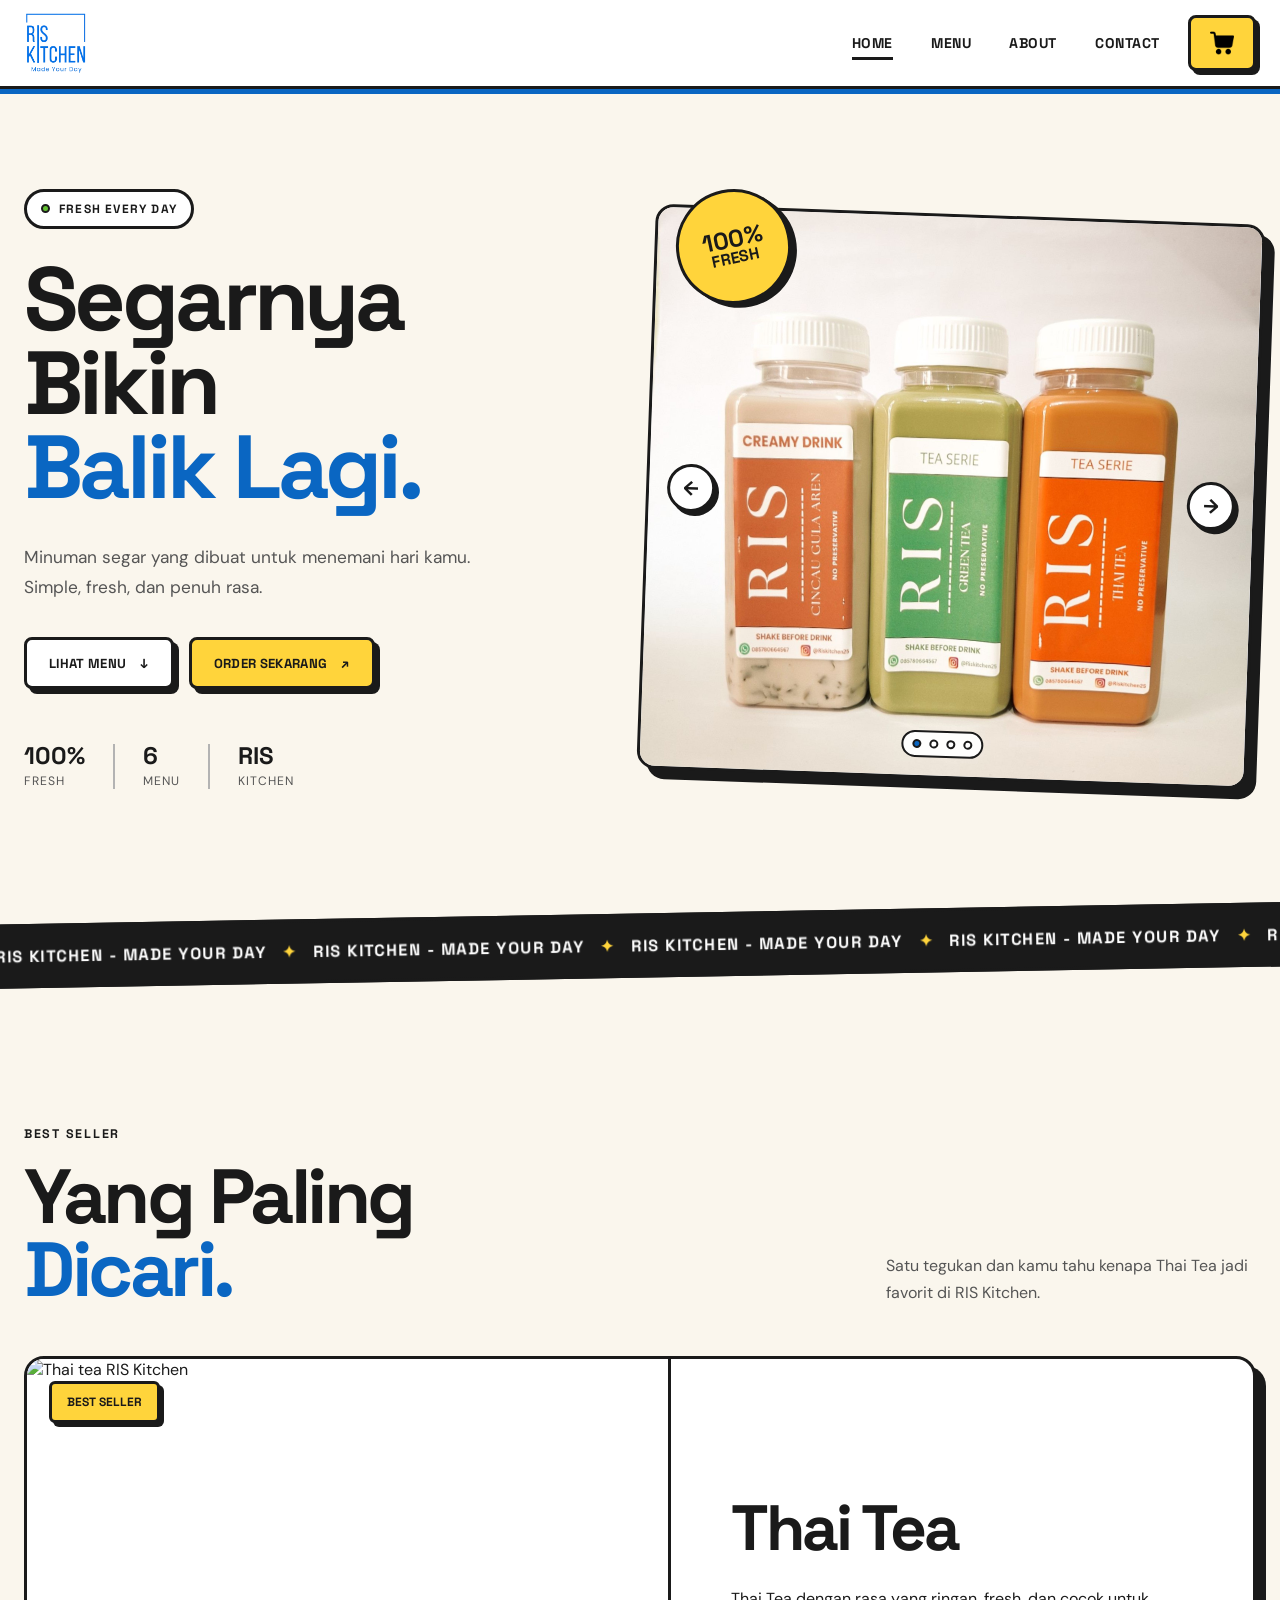
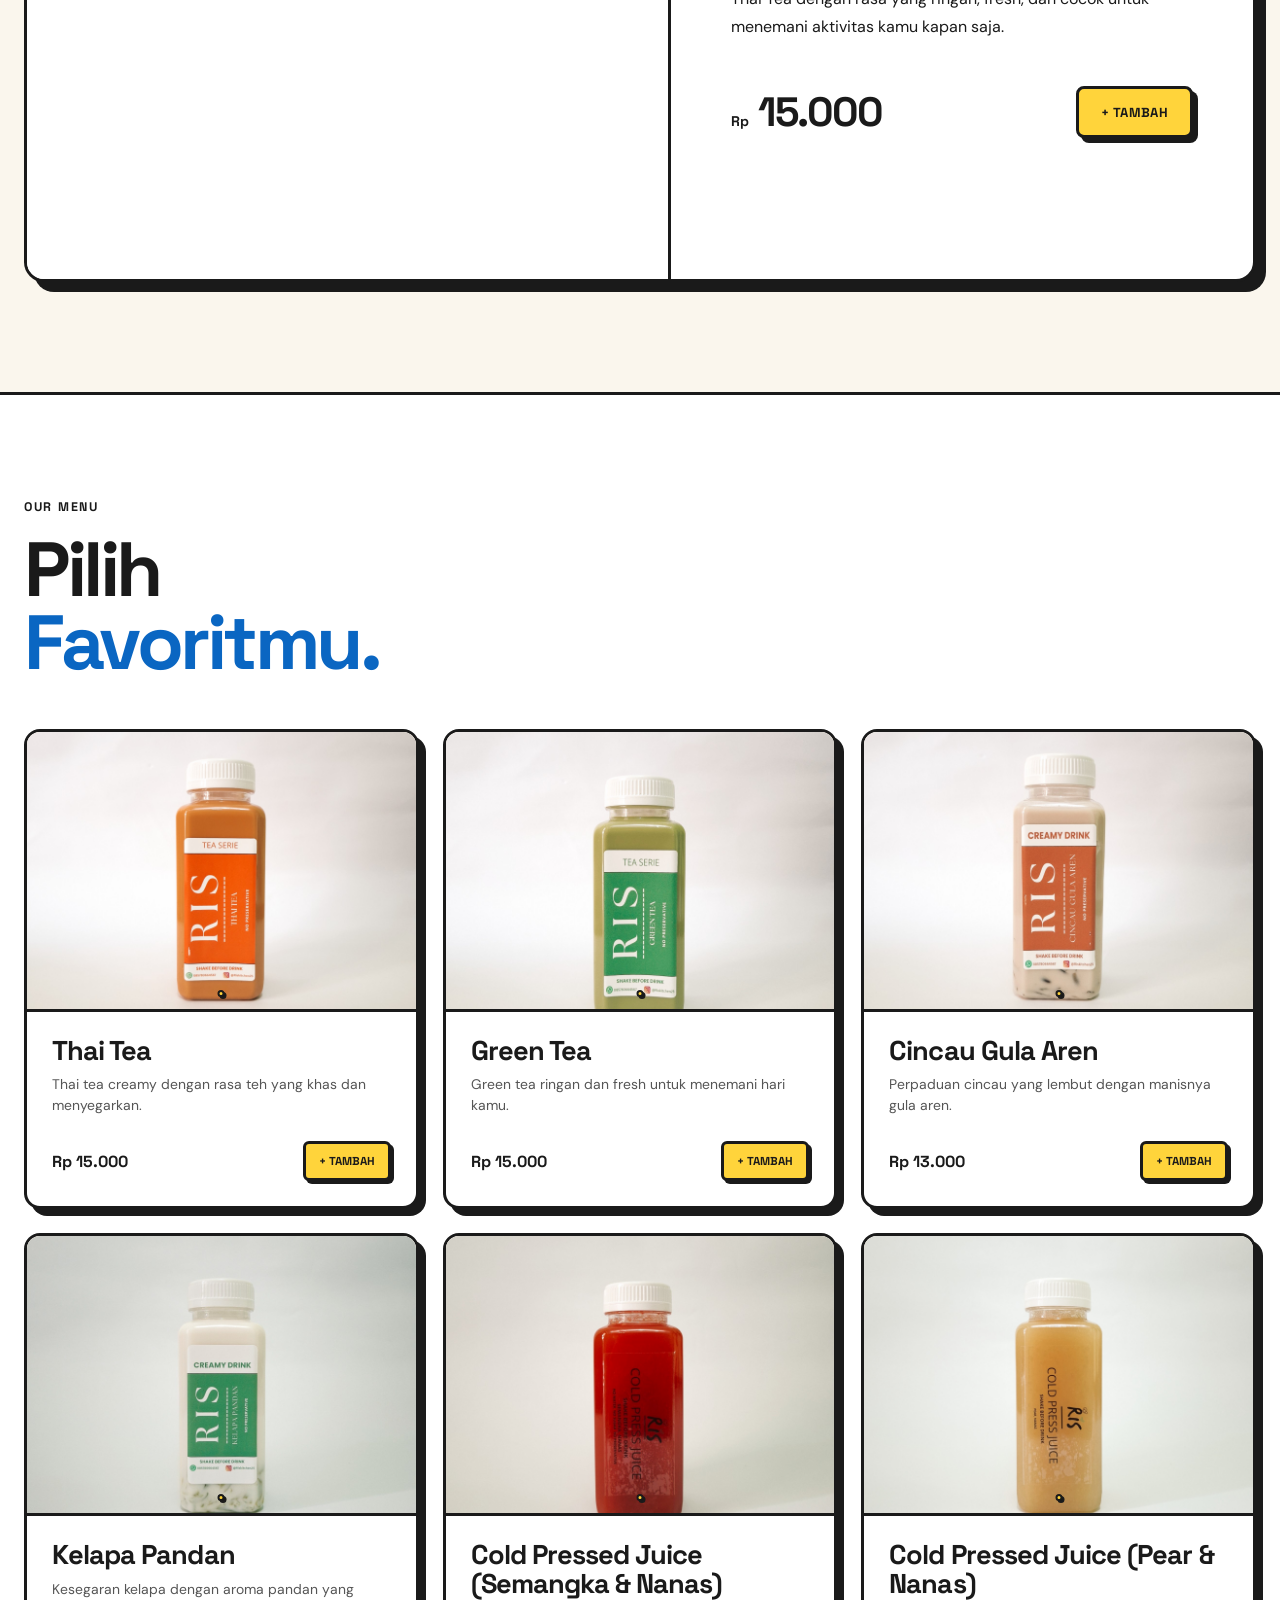
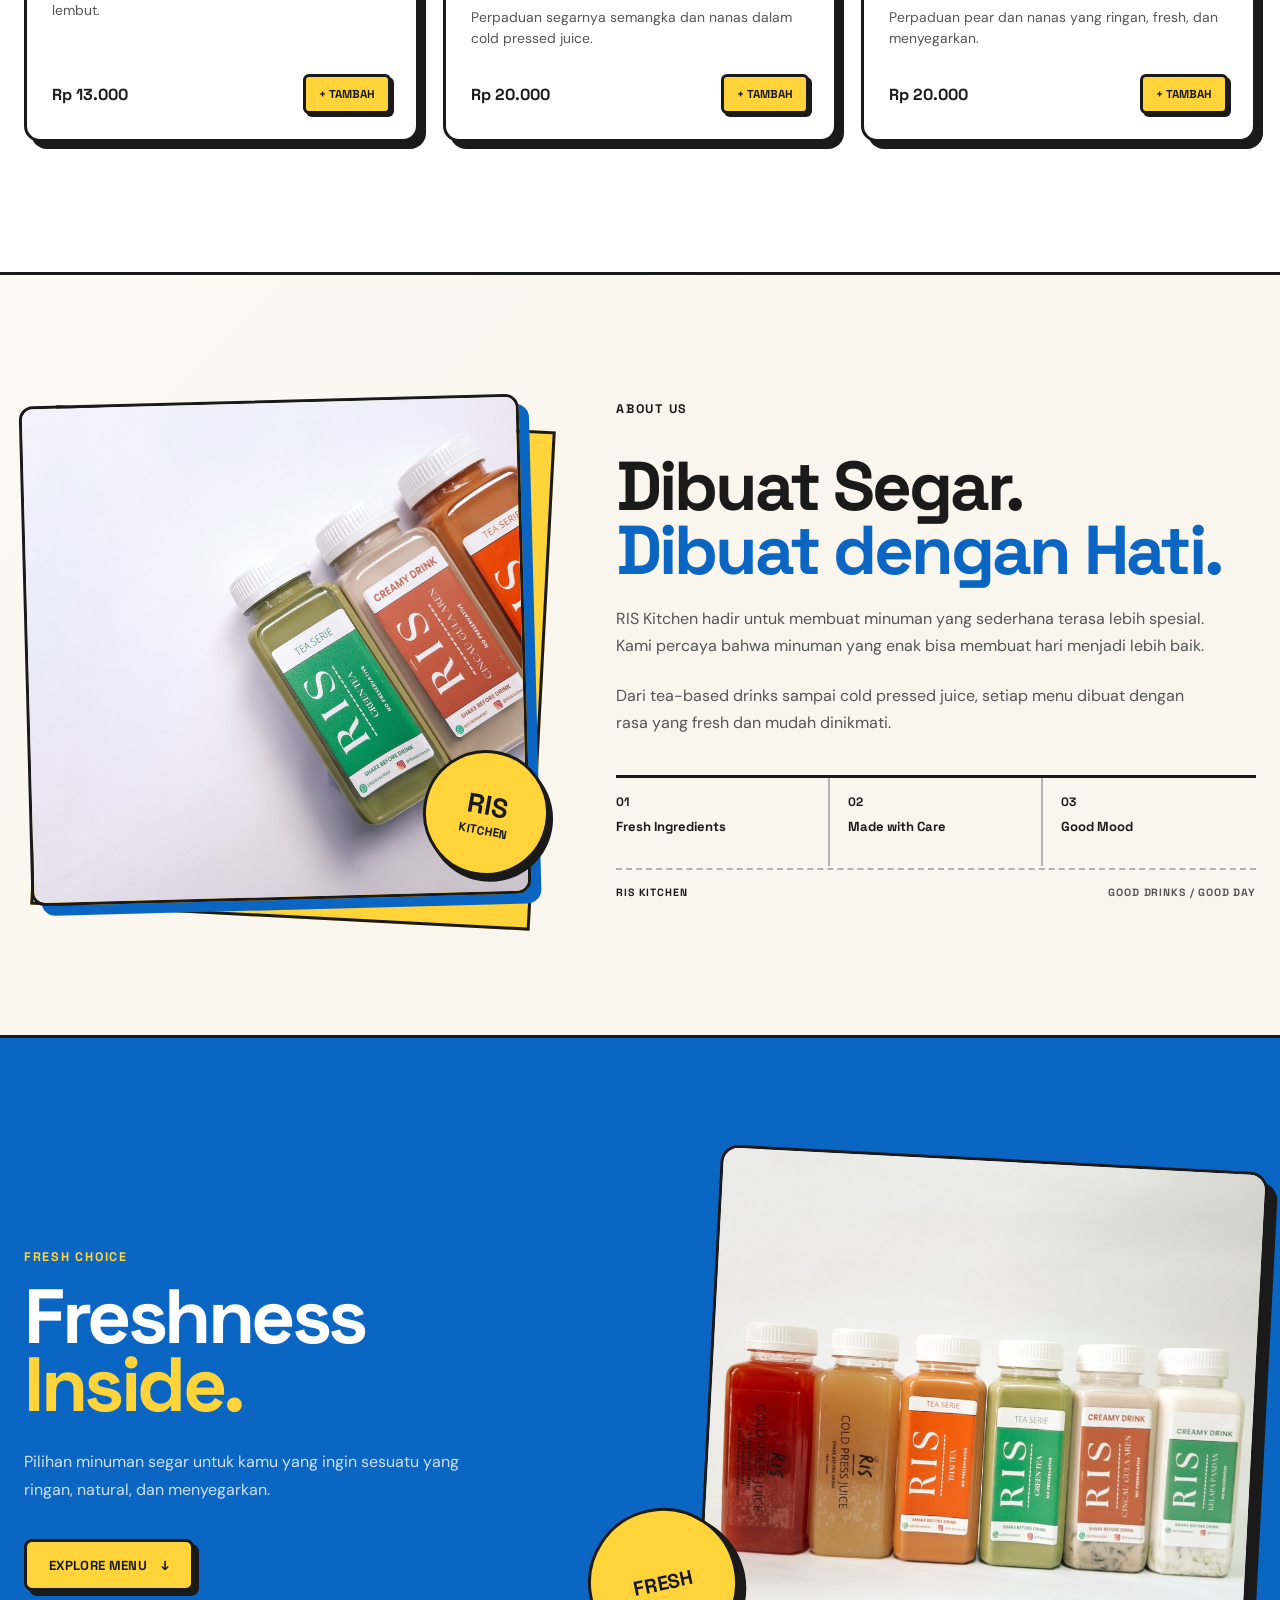
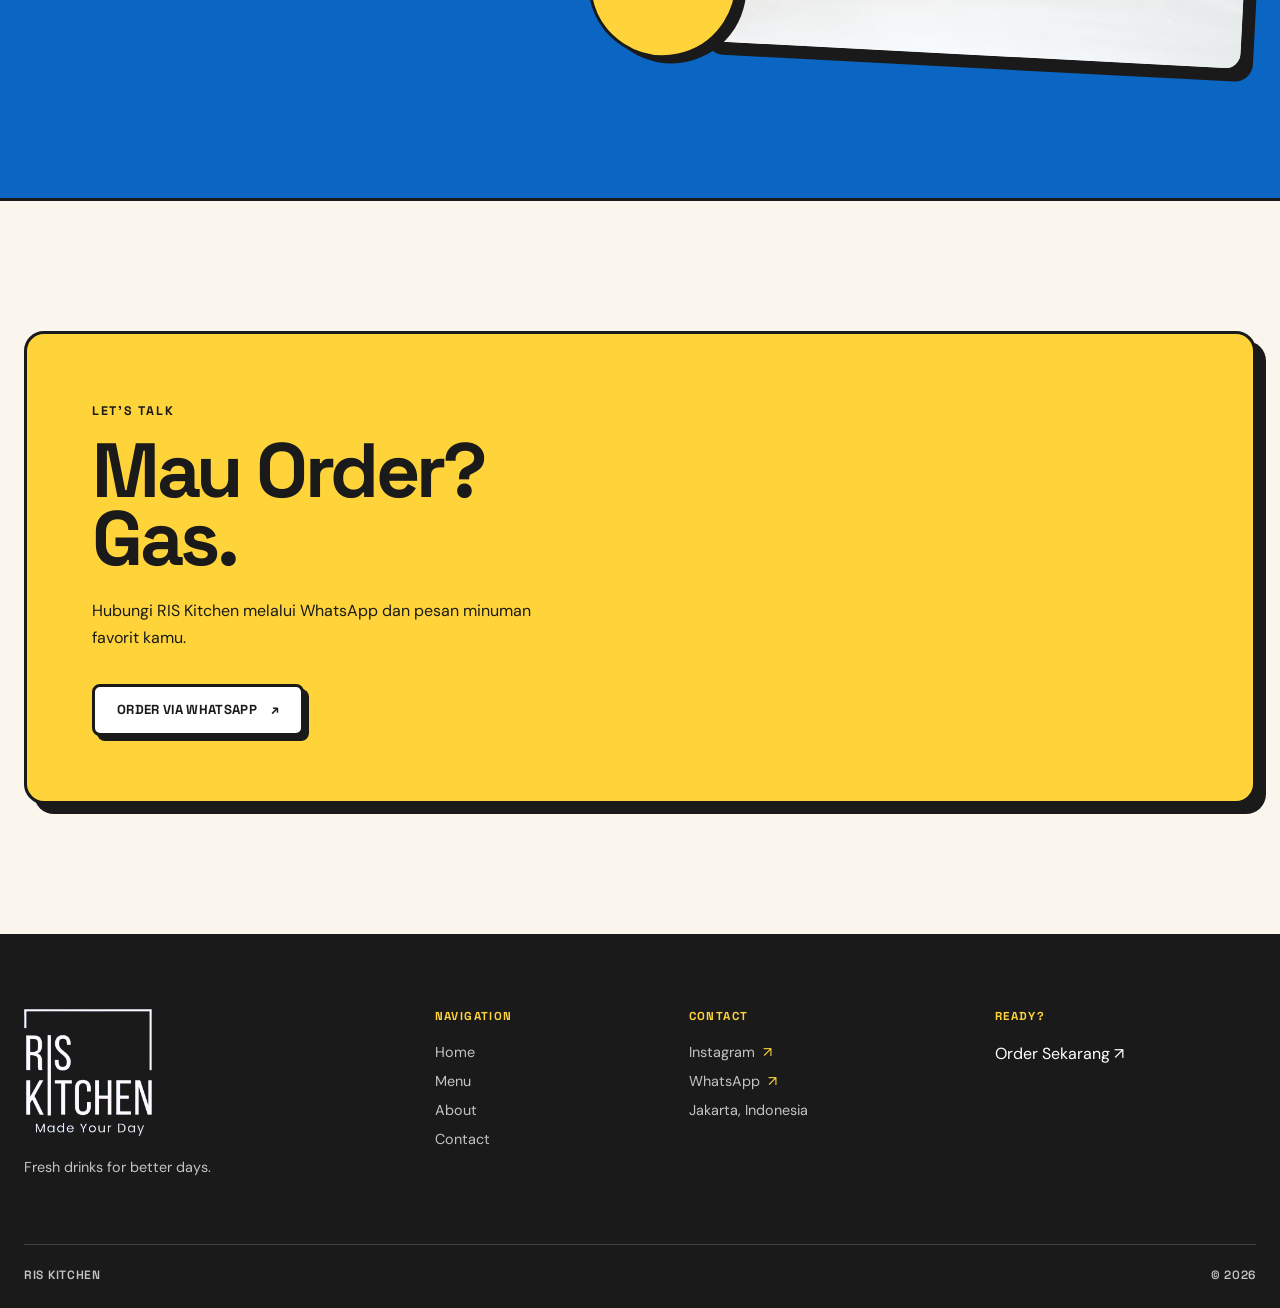
==== commit e63a79f2: "Best seller" ====
--- a/index.html
+++ b/index.html
@@ -157,28 +157,28 @@
 </h2>
 </div>
 <p>
-                        Satu tegukan dan kamu tahu kenapa Green Tea
+                        Satu tegukan dan kamu tahu kenapa Thai Tea
                         jadi favorit di RIS Kitchen.
                     </p>
 </div>
 <div class="featured-card">
-<a class="featured-image" href="green-tea.html" aria-label="Lihat detail Green Tea">
-<img alt="Green Tea RIS Kitchen" src="assets/Green Tea 2.jpg"/>
+<a class="featured-image" href="thai-tea.html" aria-label="Lihat detail Thai Tea">
+<img alt="Thai tea RIS Kitchen" src="assets/Thai Tea 2.jpg"/>
 <div class="featured-tag">
                             BEST SELLER
                         </div>
 </a>
 <div class="featured-content">
-<h3>Green Tea</h3>
-<p>
-                            Green tea dengan rasa yang ringan,
+<h3>Thai Tea</h3>
+<p>
+                            Thai Tea dengan rasa yang ringan,
                             fresh, dan cocok untuk menemani aktivitas
                             kamu kapan saja.
                         </p>
 <div class="featured-bottom">
-<div class="featured-price" aria-label="Harga Green Tea Rp 15.000"><span class="featured-price-currency">Rp</span><strong>15.000</strong></div>
+<div class="featured-price" aria-label="Harga Thai Tea Rp 15.000"><span class="featured-price-currency">Rp</span><strong>15.000</strong></div>
 <div class="featured-actions">
-<button class="black-button featured-add-button" type="button" data-add-to-cart="green-tea">
+<button class="black-button featured-add-button" type="button" data-add-to-cart="thai-tea">
                                     + Tambah
                                 </button>
 </div>
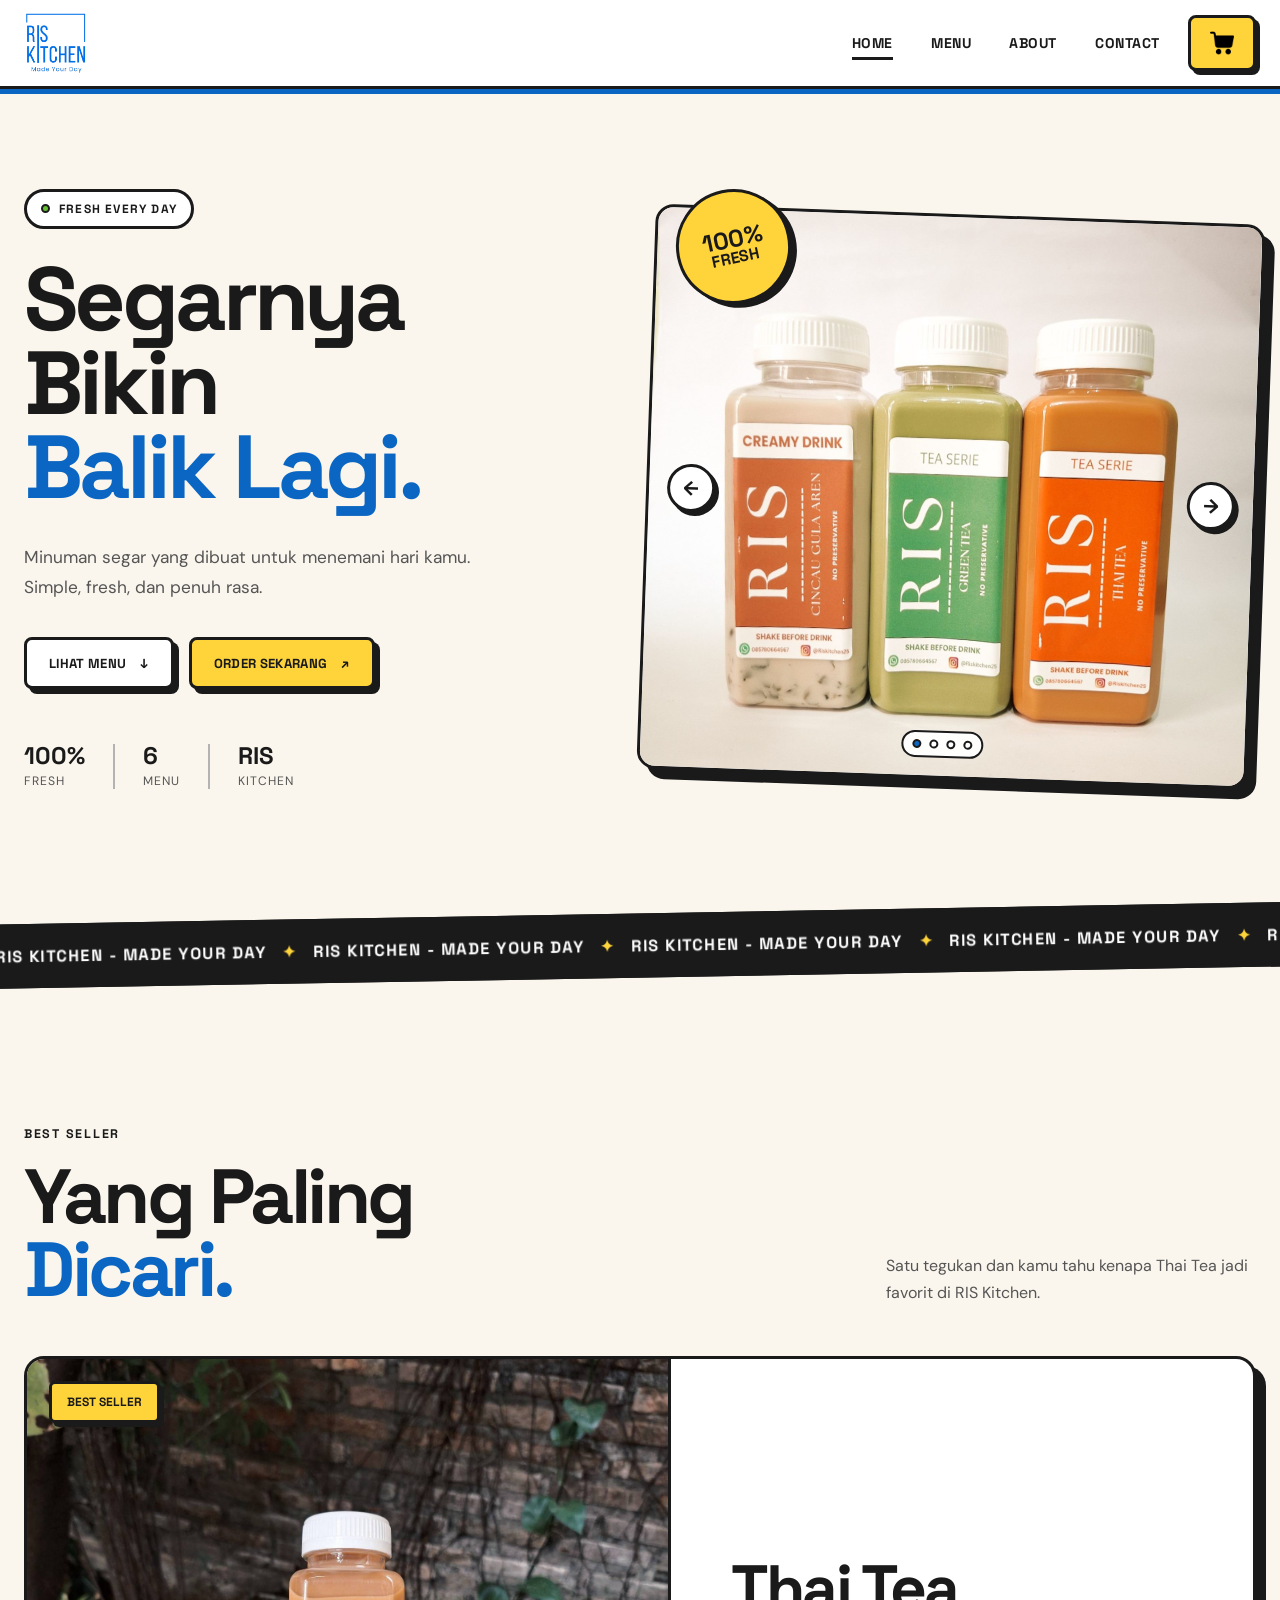
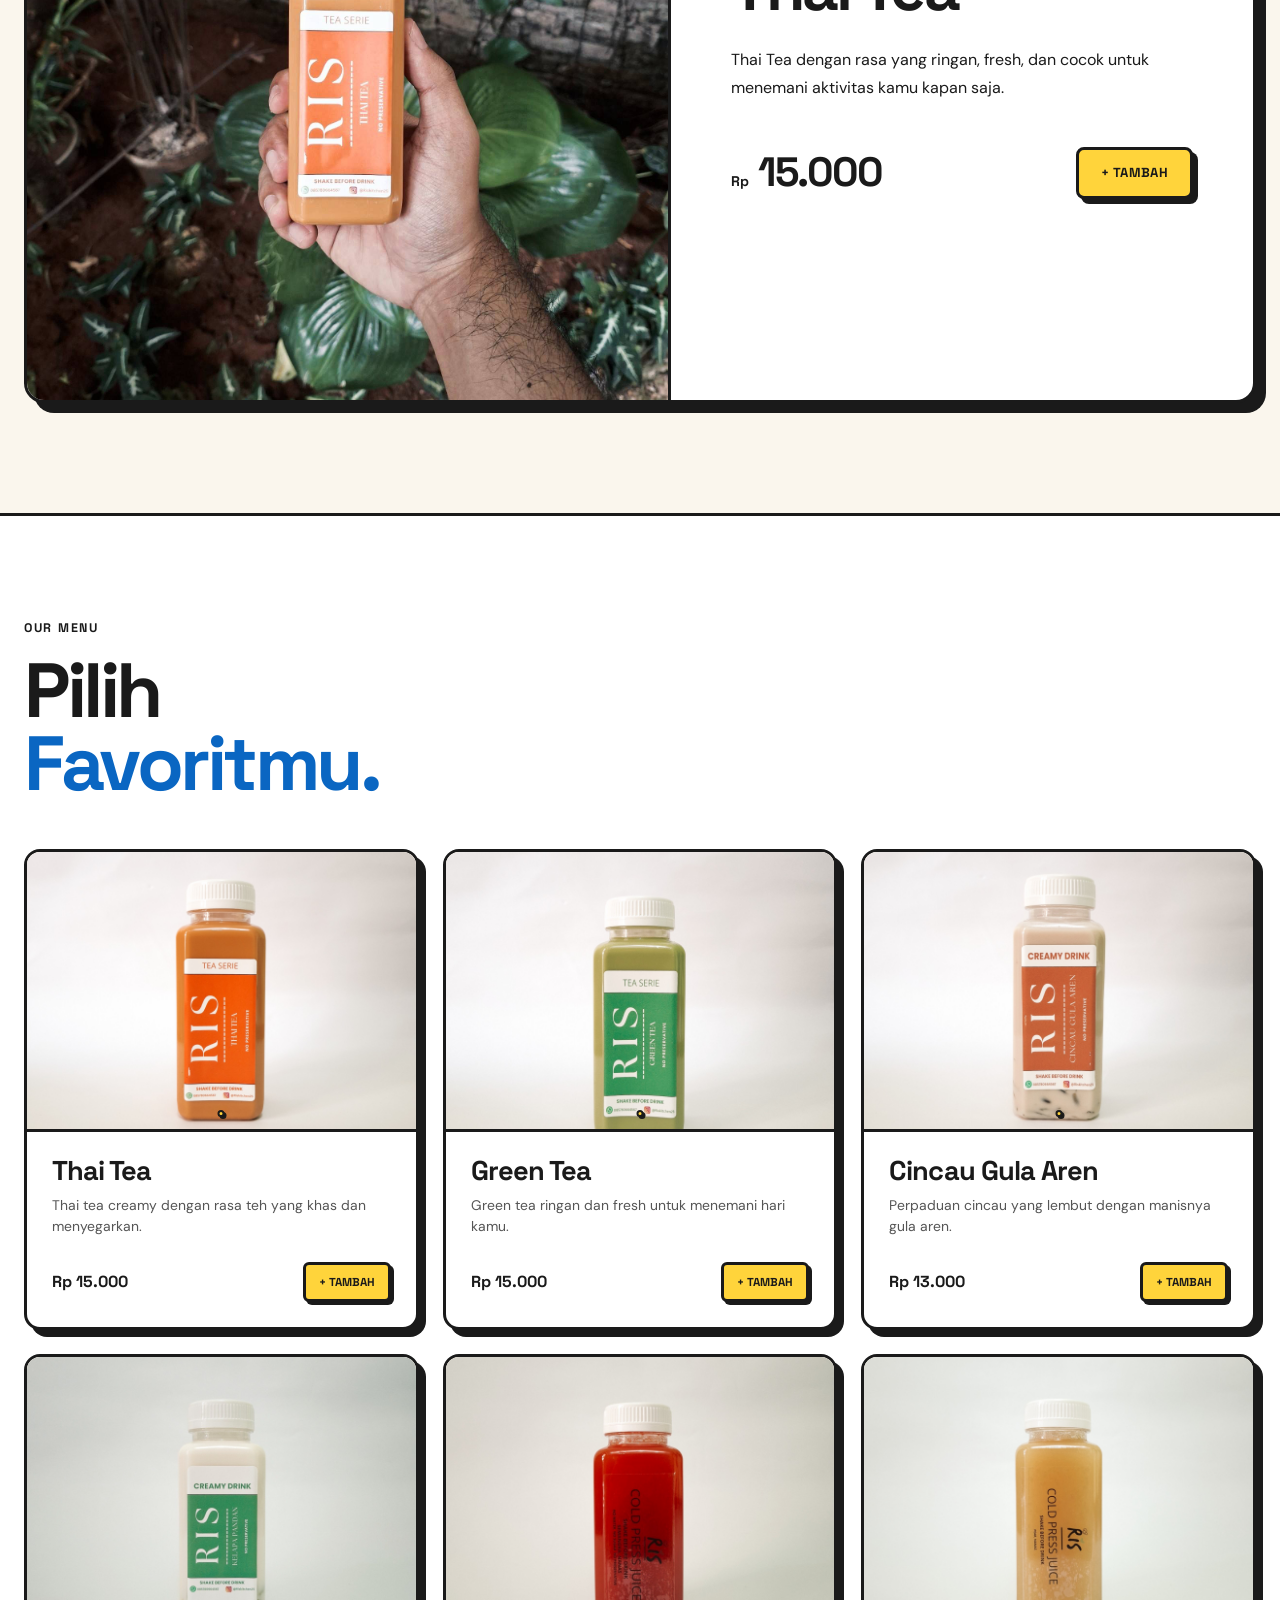
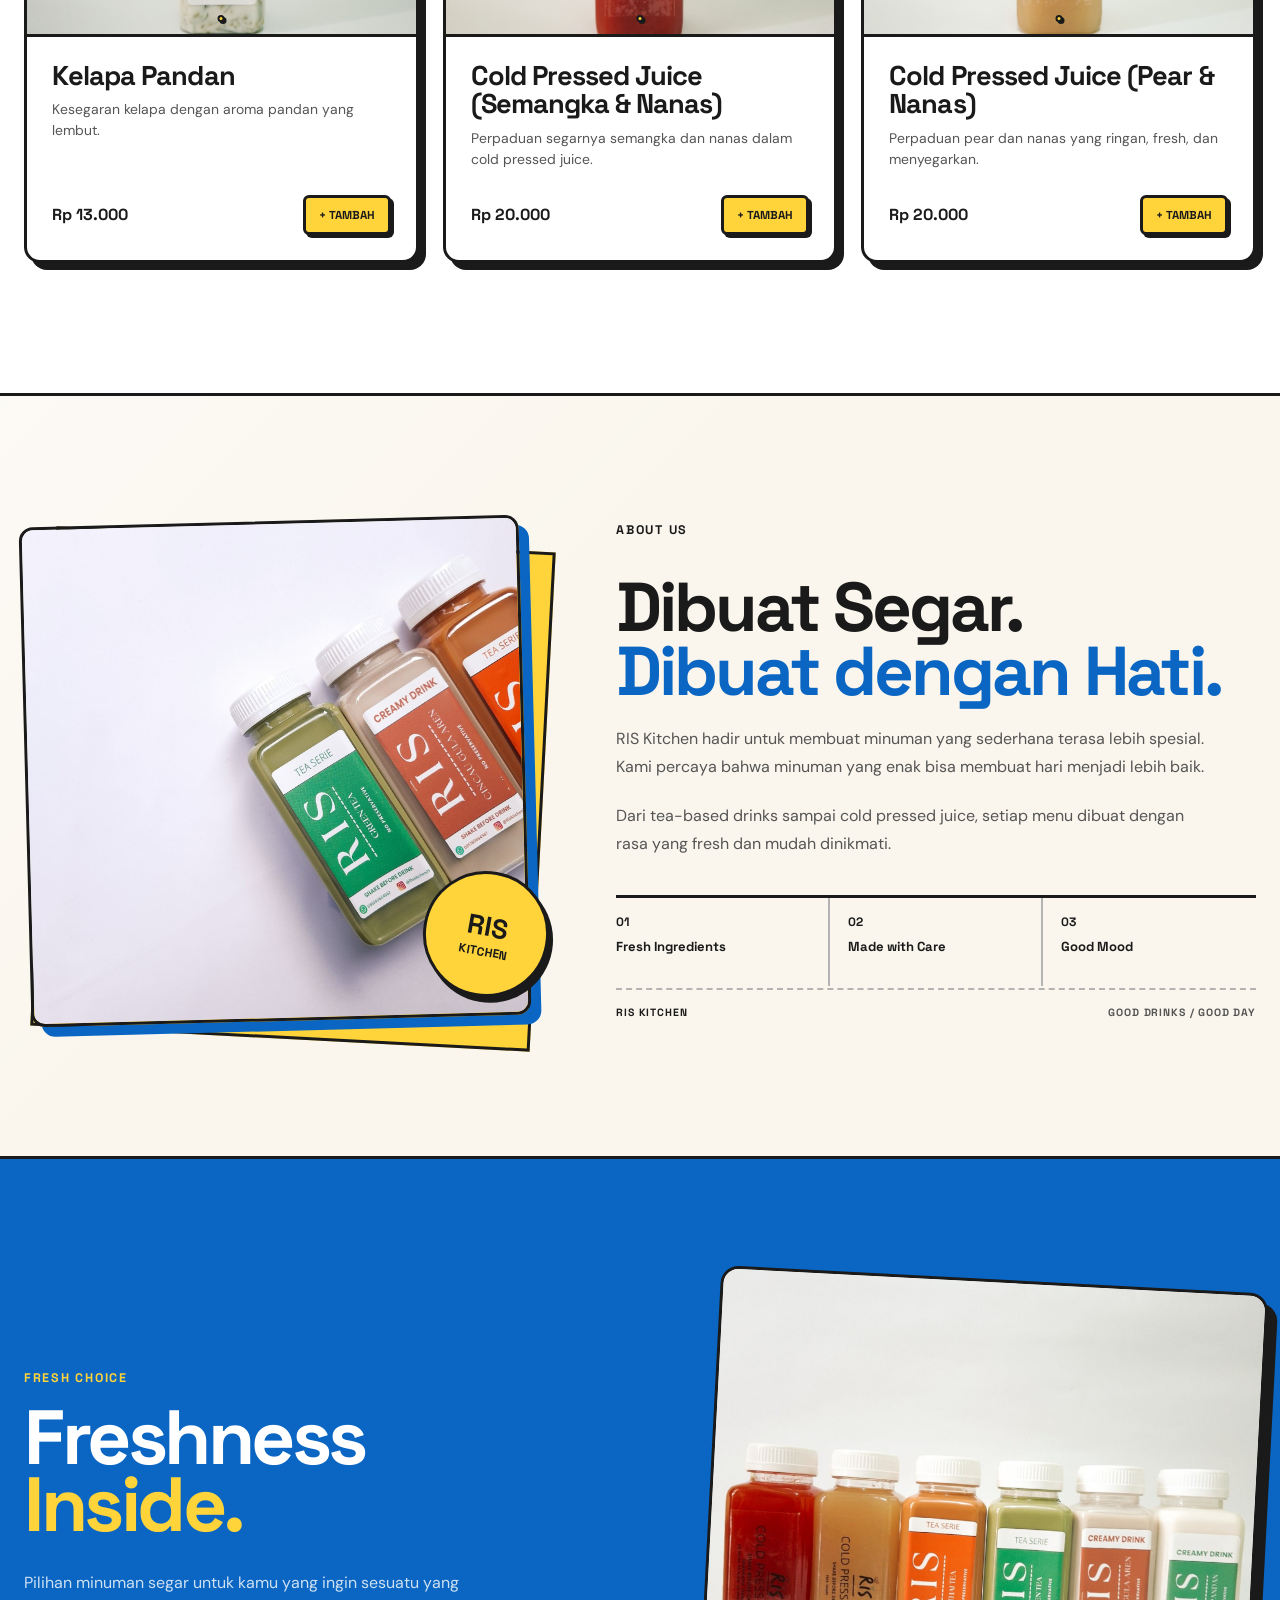
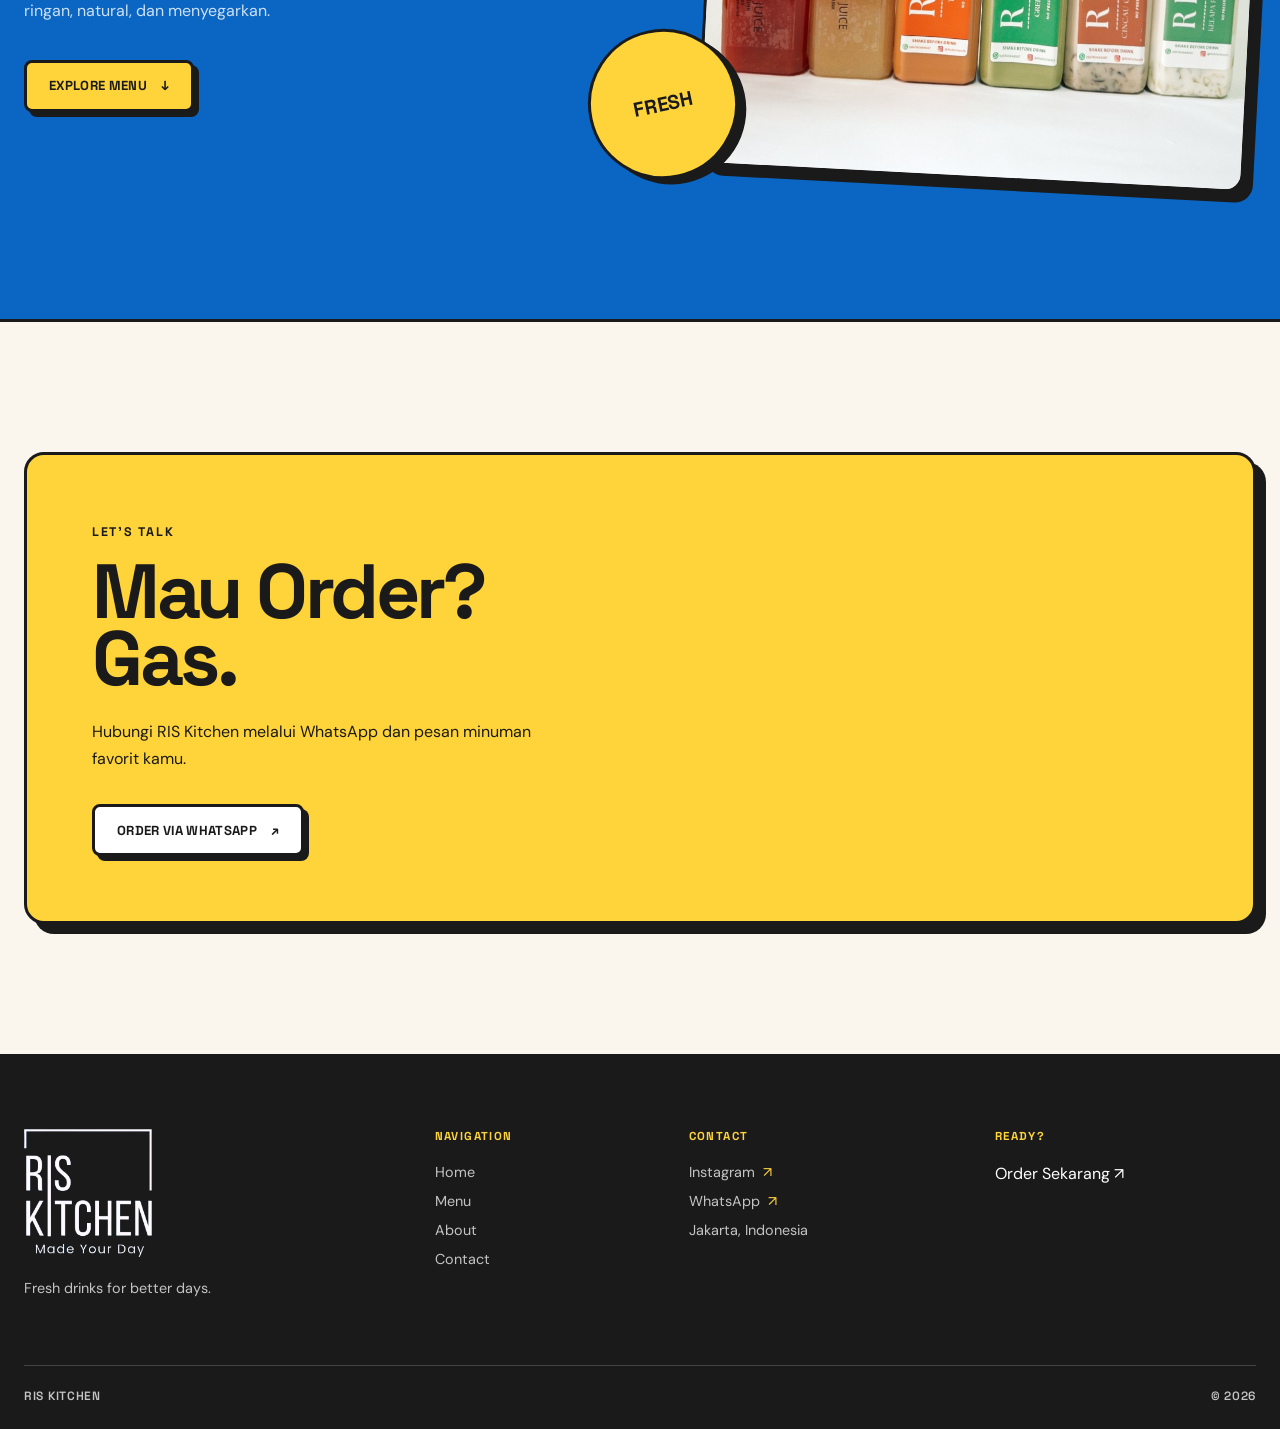
==== commit c8590fe9: "Best seller poto" ====
--- a/index.html
+++ b/index.html
@@ -163,7 +163,7 @@
 </div>
 <div class="featured-card">
 <a class="featured-image" href="thai-tea.html" aria-label="Lihat detail Thai Tea">
-<img alt="Thai tea RIS Kitchen" src="assets/Thai Tea 2.jpg"/>
+<img alt="Thai tea RIS Kitchen" src="assets/Thai tea 2.jpg"/>
 <div class="featured-tag">
                             BEST SELLER
                         </div>
